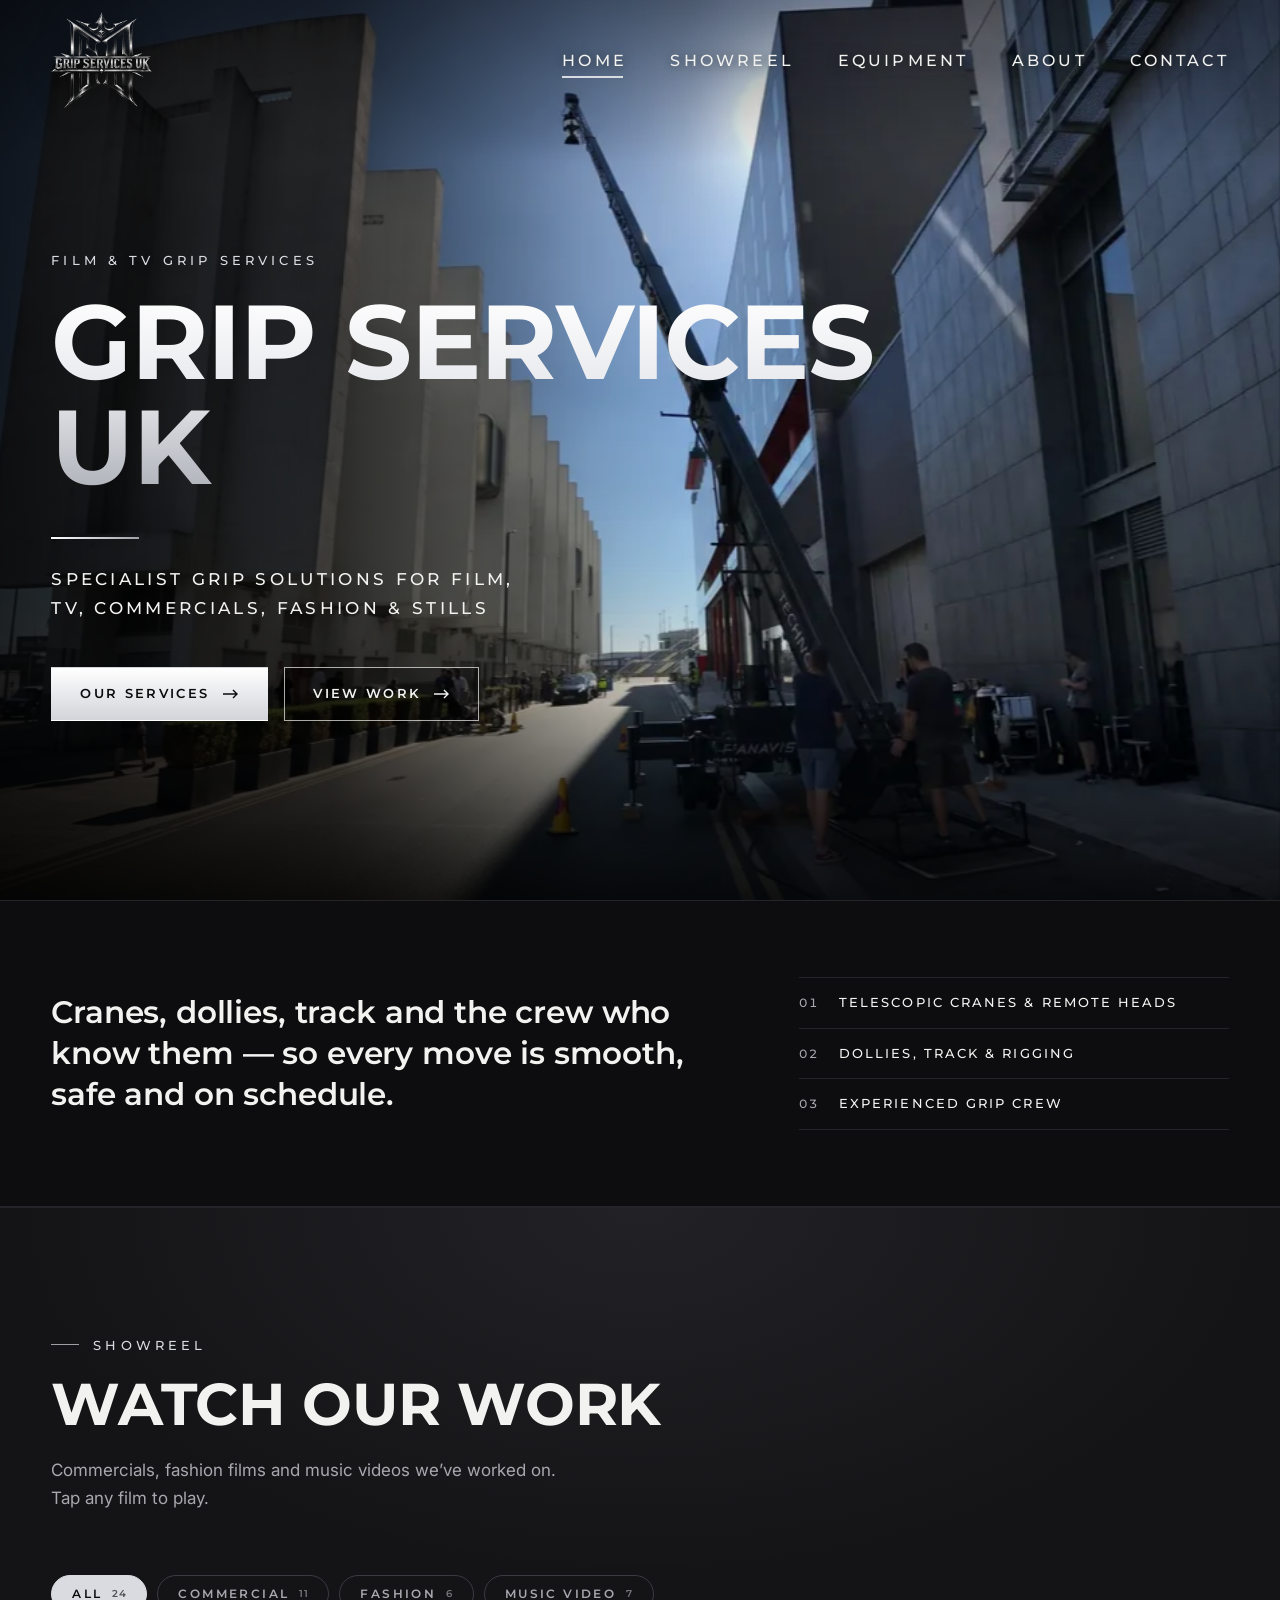
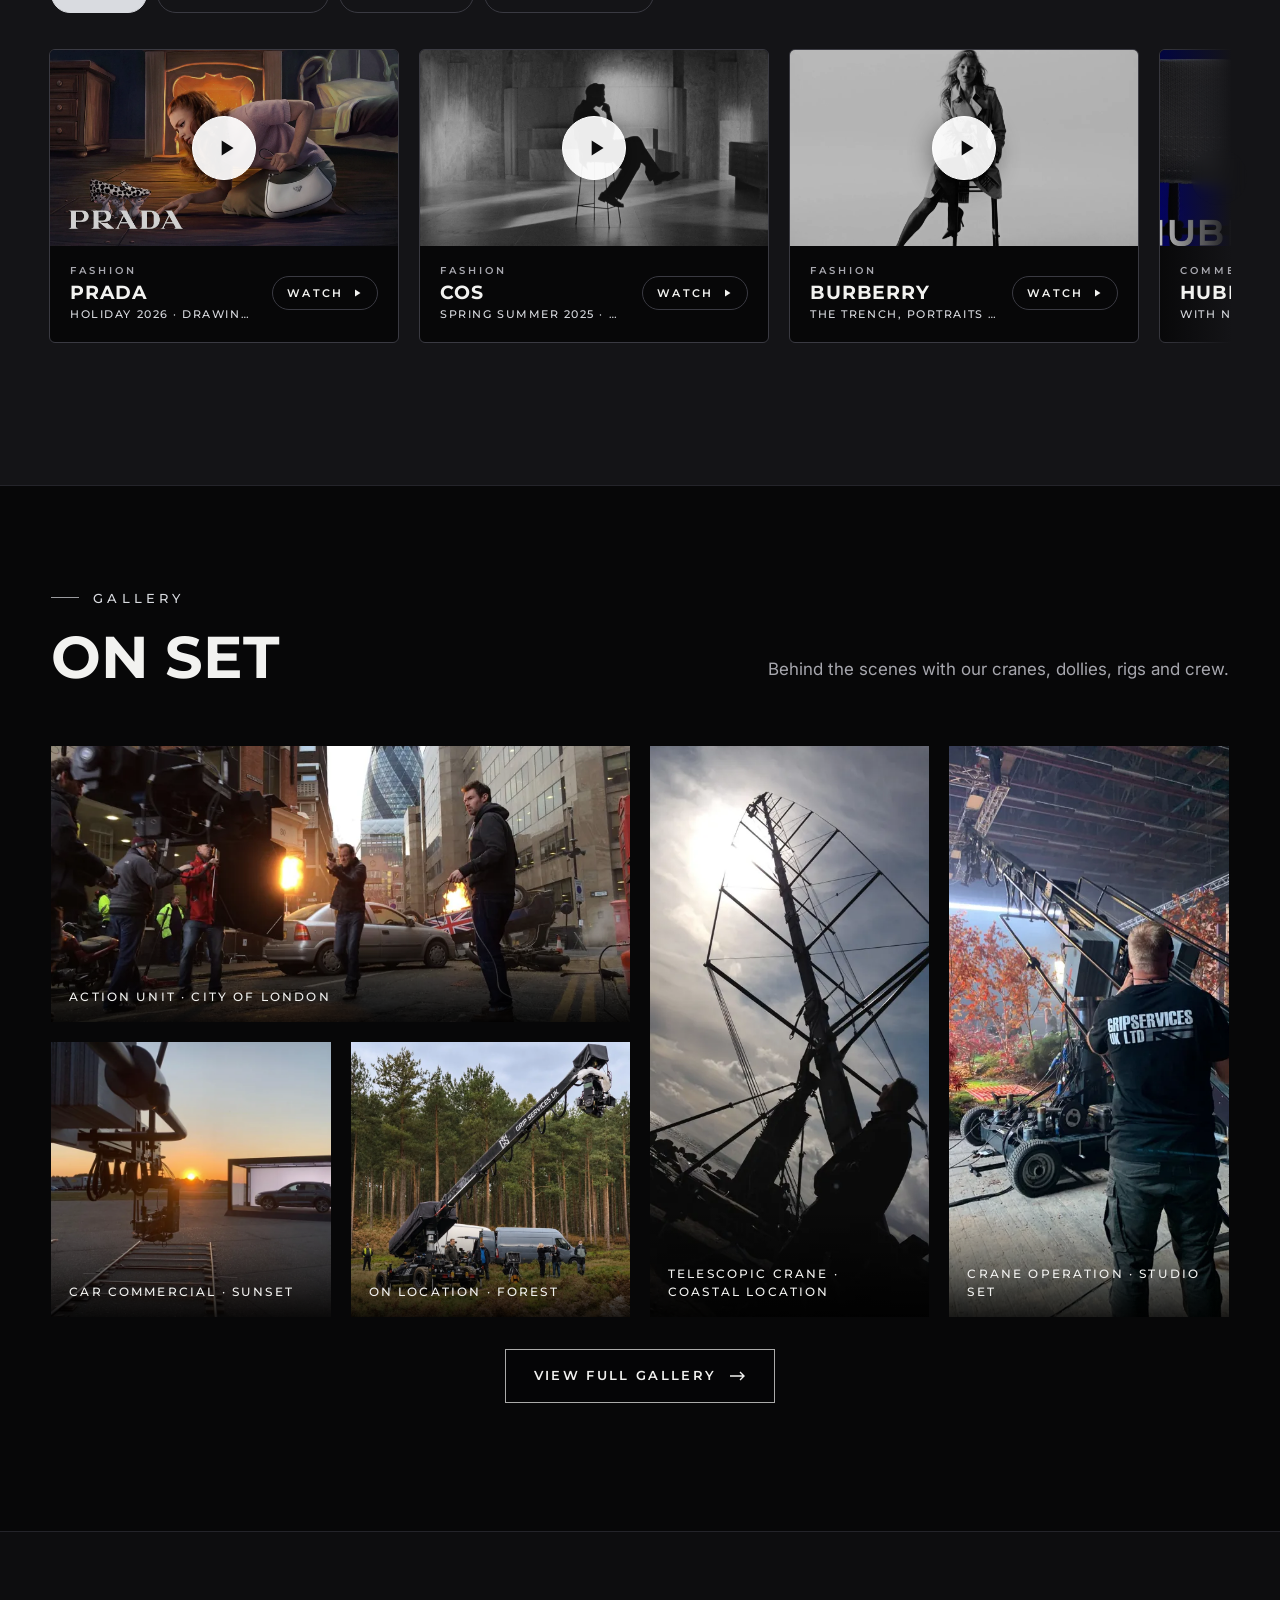
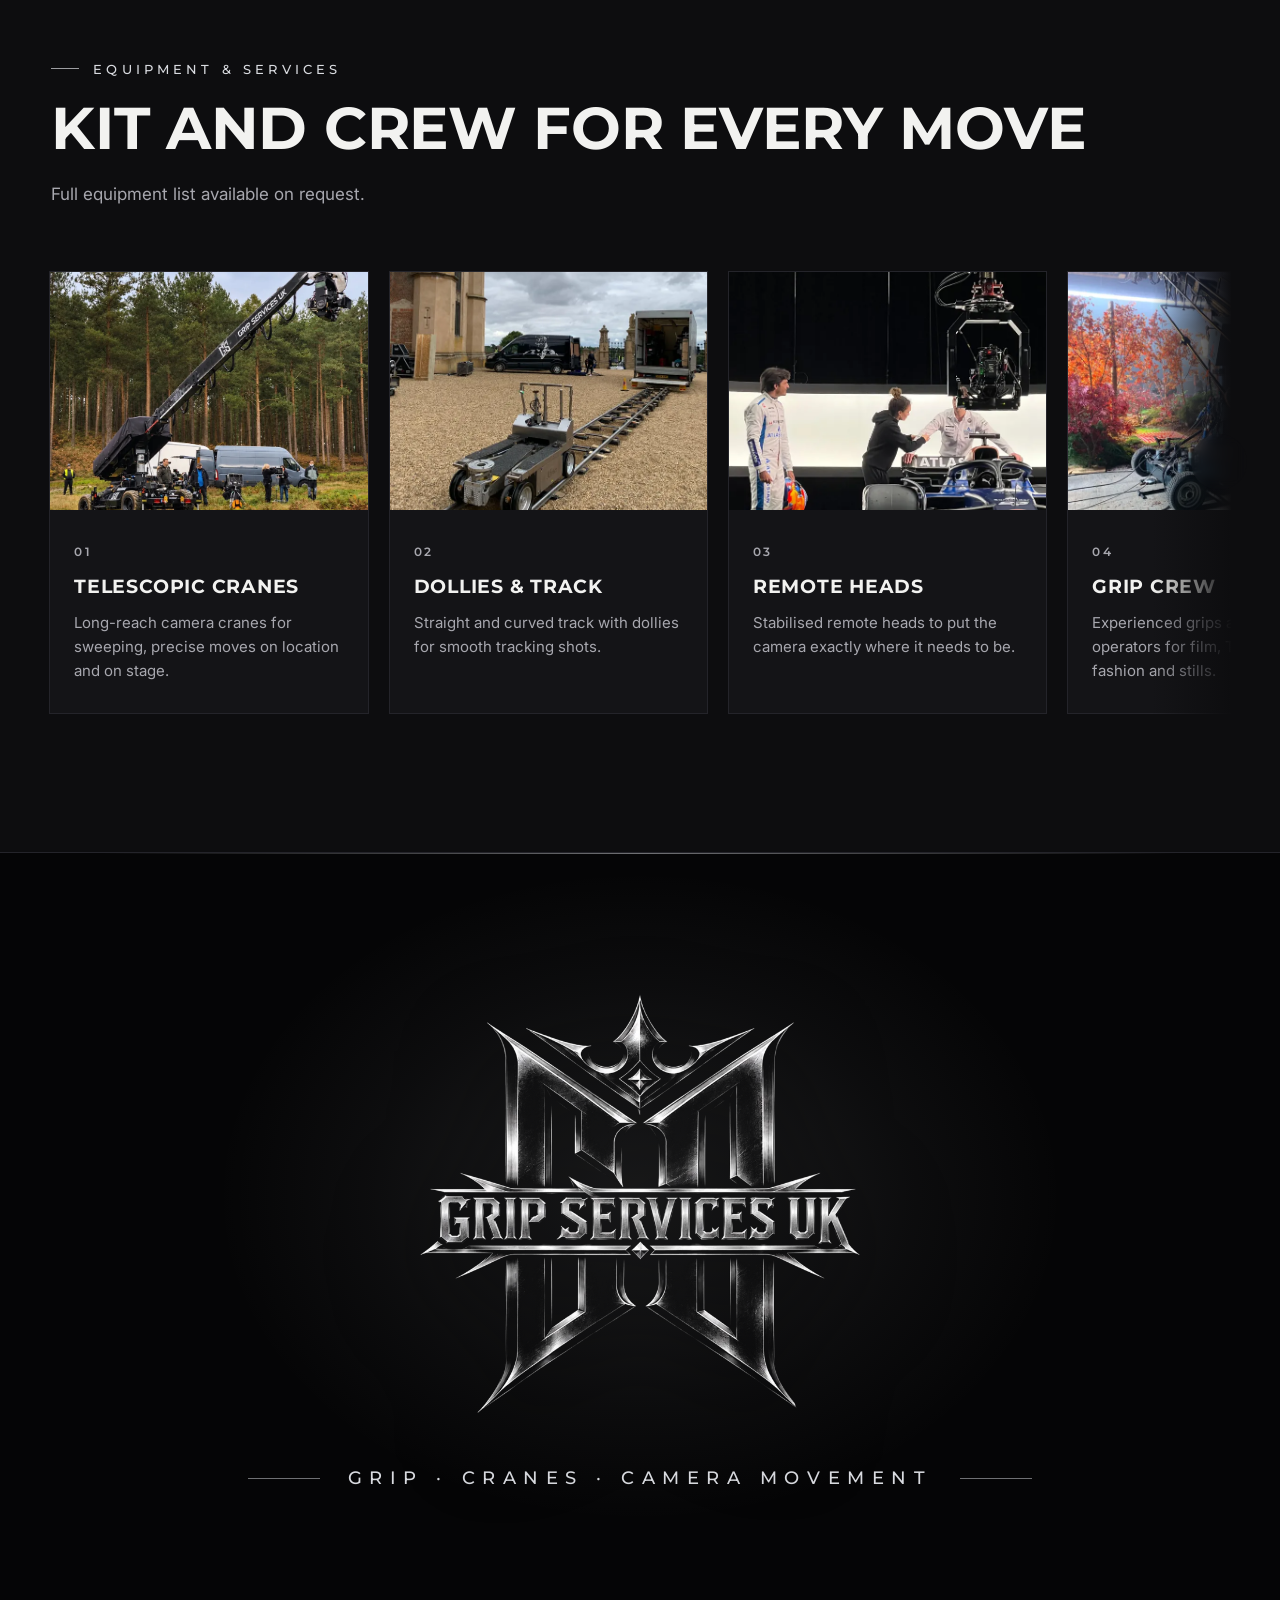
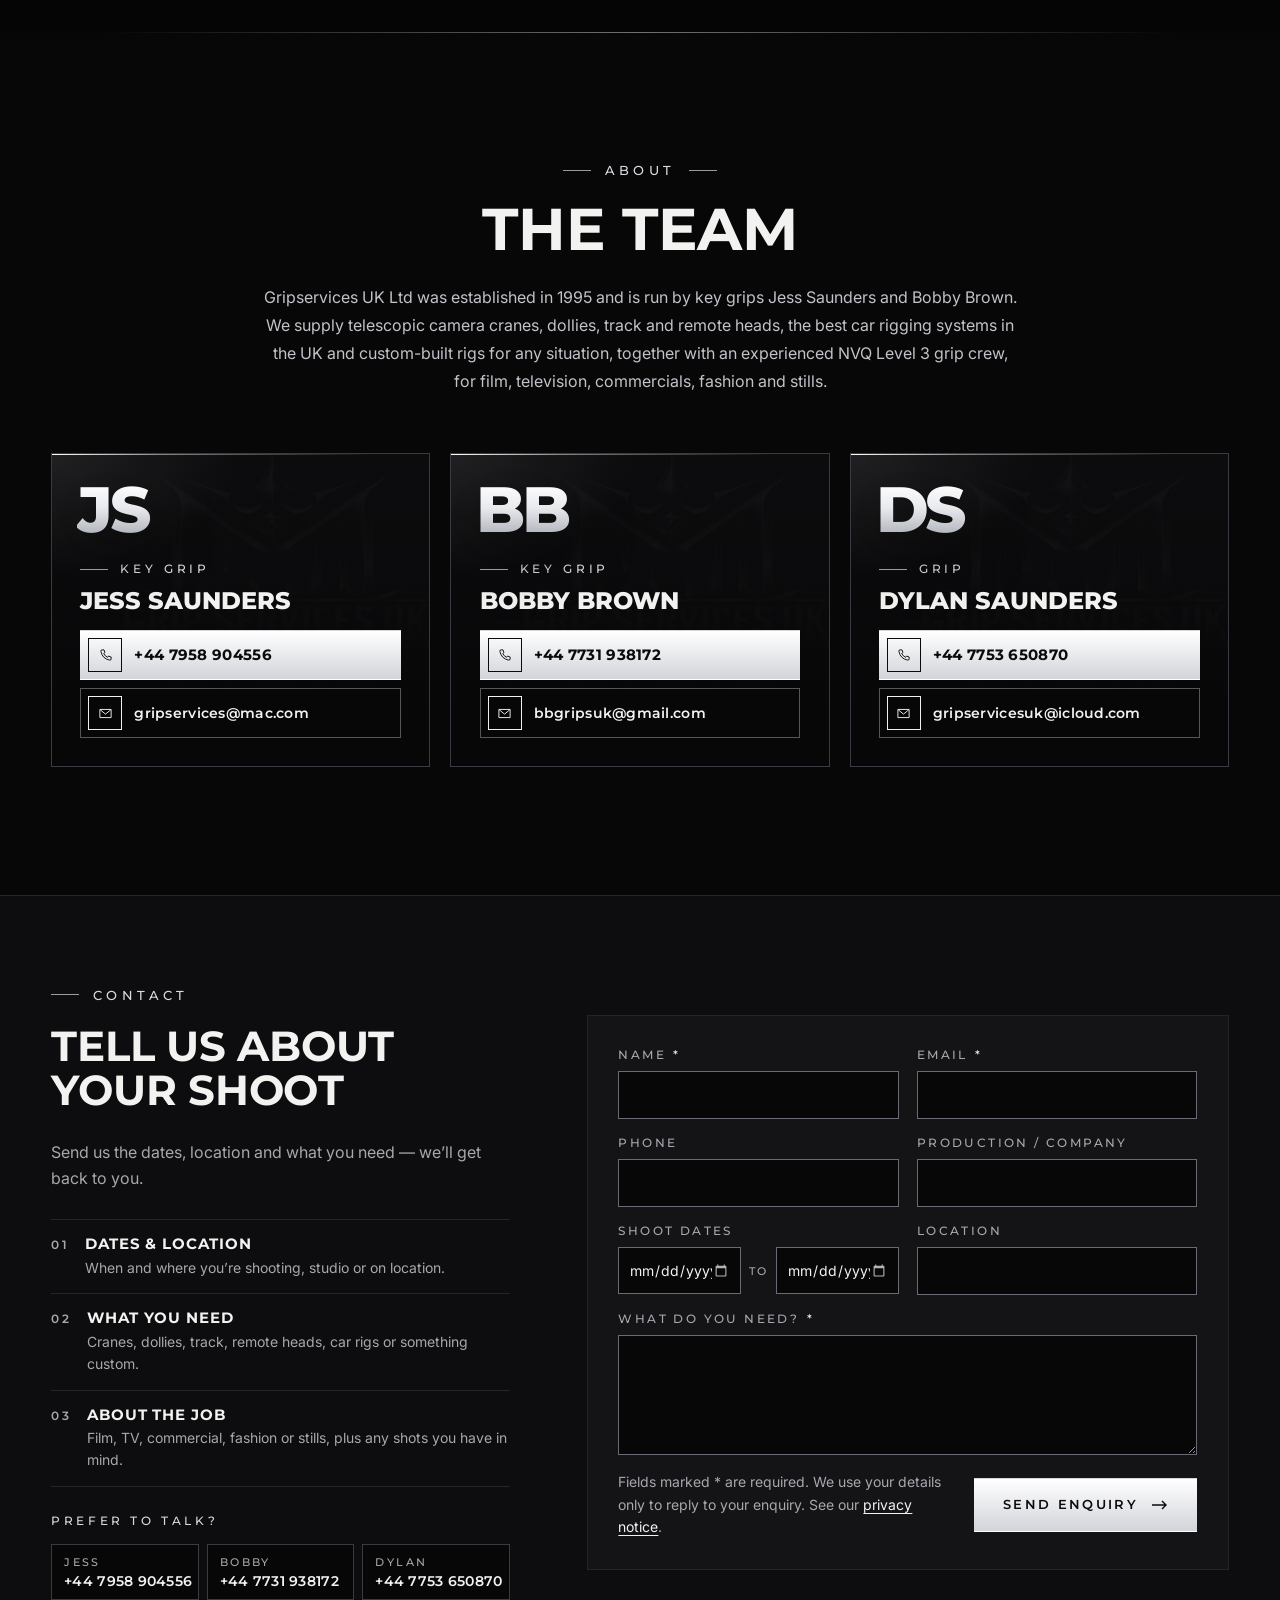
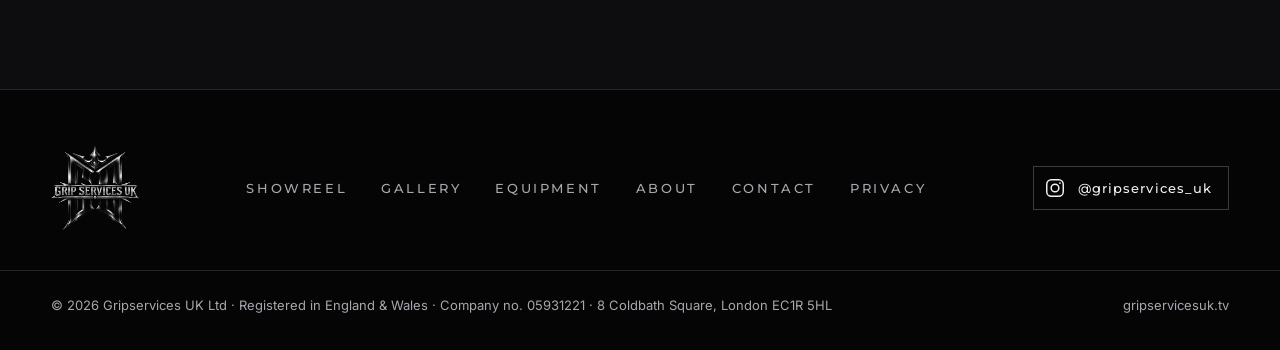
==== index.html @ 129cb18e "Showreel: add Williams F1, Westlife, Five, Supergrass Co-Authored-By: Claude Opus 5.5 <noreply@anthr" ====
<!doctype html>
<html lang="en-GB">
<head>
<meta charset="utf-8">
<meta name="viewport" content="width=device-width, initial-scale=1">
<title>Grip Services UK | Camera Cranes, Dollies &amp; Grip Crew for Film and TV</title>
<meta name="description" content="Grip Services UK (Gripservices UK Ltd), established 1995: telescopic camera cranes, dollies, track, remote heads, car rigging and custom rigs with an NVQ Level 3 grip crew for film, TV, commercials, fashion and stills.">
<link rel="canonical" href="https://gripservicesuk.tv/">
<meta name="robots" content="index, follow">
<meta name="theme-color" content="#070708">

<meta property="og:type" content="website">
<meta property="og:site_name" content="Grip Services UK">
<meta property="og:locale" content="en_GB">
<meta property="og:title" content="Grip Services UK | Camera Cranes, Dollies &amp; Grip Crew">
<meta property="og:description" content="Specialist grip solutions for film, TV, commercials, fashion &amp; stills.">
<meta property="og:url" content="https://gripservicesuk.tv/">
<meta property="og:image" content="https://gripservicesuk.tv/assets/img/og-image.jpg">
<meta name="twitter:card" content="summary_large_image">

<link rel="icon" type="image/png" sizes="32x32" href="/assets/img/icon-32.png">
<link rel="apple-touch-icon" href="/assets/img/icon-180.png">

<link rel="preconnect" href="https://fonts.googleapis.com">
<link rel="preconnect" href="https://fonts.gstatic.com" crossorigin>
<link href="https://fonts.googleapis.com/css2?family=Montserrat:wght@500;600;700;800&family=Inter:wght@400;500&display=swap" rel="stylesheet">
<link rel="stylesheet" href="/assets/css/style.css?v=20261118a">

<script type="application/ld+json">
{
  "@context": "https://schema.org",
  "@type": "ProfessionalService",
  "@id": "https://gripservicesuk.tv/#business",
  "name": "Grip Services UK",
  "legalName": "Gripservices UK Ltd",
  "alternateName": ["Gripservices UK", "Grip Services UK Ltd"],
  "url": "https://gripservicesuk.tv/",
  "logo": "https://gripservicesuk.tv/assets/img/icon-512.png",
  "image": "https://gripservicesuk.tv/assets/img/og-image.jpg",
  "description": "Established in 1995. Telescopic camera cranes, dollies, track, remote heads, car rigging and custom-built rigs, with an NVQ Level 3 grip crew, for film, television, commercials, fashion and stills.",
  "foundingDate": "1995",
  "email": "gripservices@mac.com",
  "telephone": "+447958904556",
  "address": { "@type": "PostalAddress", "streetAddress": "8 Coldbath Square", "addressLocality": "London", "postalCode": "EC1R 5HL", "addressCountry": "GB" },
  "areaServed": { "@type": "Country", "name": "United Kingdom" },
  "knowsAbout": ["Film grip", "Camera cranes", "Telescopic cranes", "Camera dollies", "Dolly track", "Remote heads", "Key grip"],
  "sameAs": ["https://www.instagram.com/gripservices_uk/"],
  "employee": [
    { "@type": "Person", "name": "Jess Saunders", "jobTitle": "Key grip", "telephone": "+447958904556", "email": "gripservices@mac.com" },
    { "@type": "Person", "name": "Bobby Brown", "jobTitle": "Key grip", "telephone": "+447731938172", "email": "bbgripsuk@gmail.com" },
    { "@type": "Person", "name": "Dylan Saunders", "jobTitle": "Grip", "telephone": "+447753650870", "email": "gripservicesuk@icloud.com" }
  ]
}
</script>
</head>
<body>

<a class="skip" href="#main">Skip to content</a>

<header class="site-header" id="top">
  <div class="wrap header-inner">
    <a class="brand" href="#home" aria-label="Grip Services UK — home">
      <img src="/assets/img/logo-320.webp" width="84" height="80" alt="Grip Services UK logo">
    </a>
    <button class="nav-toggle" type="button" aria-expanded="false" aria-controls="site-nav" aria-label="Open menu">
      <span></span><span></span><span></span>
    </button>
    <nav class="site-nav" id="site-nav" aria-label="Main">
      <a href="#home" class="is-active" aria-current="true">Home</a>
      <a href="#showreel">Showreel</a>
      <a href="#equipment">Equipment</a>
      <a href="#about">About</a>
      <a href="#contact">Contact</a>
    </nav>
  </div>
</header>

<main id="main">

  <!-- HERO -->
  <section class="hero" id="home">
    <picture class="hero-media">
      <source media="(max-width: 700px)" srcset="/assets/img/crane-street-sm.webp">
      <source media="(max-width: 1300px)" srcset="/assets/img/crane-street-wide-sm.webp">
      <img src="/assets/img/crane-street-wide.webp" alt="Telescopic camera crane set up on a city street" width="2400" height="1340" fetchpriority="high">
    </picture>
    <div class="hero-shade" aria-hidden="true"></div>
    <div class="wrap hero-content">
      <p class="eyebrow">Film &amp; TV grip services</p>
      <h1>Grip Services <br>UK</h1>
      <span class="rule" aria-hidden="true"></span>
      <p class="hero-sub">Specialist grip solutions for film, TV, commercials, fashion &amp; stills</p>
      <div class="actions">
        <a class="btn btn-solid" href="#equipment">Our services <svg viewBox="0 0 16 10" aria-hidden="true"><path d="M0 5h14M10 1l4 4-4 4"/></svg></a>
        <a class="btn btn-line" href="#showreel">View work <svg viewBox="0 0 16 10" aria-hidden="true"><path d="M0 5h14M10 1l4 4-4 4"/></svg></a>
      </div>
    </div>
  </section>

  <!-- INTRO -->
  <section class="intro">
    <div class="wrap intro-inner">
      <p class="intro-lead">Cranes, dollies, track and the crew who know them — so every move is smooth, safe and on schedule.</p>
      <ul class="intro-points">
        <li><span>01</span>Telescopic cranes &amp; remote heads</li>
        <li><span>02</span>Dollies, track &amp; rigging</li>
        <li><span>03</span>Experienced grip crew</li>
      </ul>
    </div>
  </section>

  <!-- SHOWREEL (videos) -->
  <section class="section showreel" id="showreel">
    <div class="wrap">
      <div class="section-head split">
        <div>
          <p class="eyebrow">Showreel</p>
          <h2>Watch our work</h2>
        </div>
        <p class="muted">Commercials, fashion films and music videos we’ve worked on. Tap any film to play.</p>
      </div>

      <!-- VIDEO WORK: one <button class="work-item"> per YouTube video, in any order.
           data-cat = commercial | fashion | music (sets which tab it shows under; a tab with no videos is hidden).
           data-yt = YouTube ID (the part after youtu.be/). Thumbnail: https://i.ytimg.com/vi/ID/maxresdefault.jpg
           saved as 1280x720 .webp in /assets/img/work/. Keep the small work-cat-tag text in line with data-cat. -->
      <div class="work-tabs" role="tablist" aria-label="Filter videos">
        <button type="button" role="tab" aria-selected="true" data-filter="all">All <span class="n"></span></button>
        <button type="button" role="tab" aria-selected="false" data-filter="commercial">Commercial <span class="n"></span></button>
        <button type="button" role="tab" aria-selected="false" data-filter="fashion">Fashion <span class="n"></span></button>
        <button type="button" role="tab" aria-selected="false" data-filter="music">Music video <span class="n"></span></button>
      </div>
      <div class="carousel work-carousel" data-carousel>
      <div class="carousel-nav" hidden>
        <button class="carousel-btn" type="button" data-dir="-1" aria-label="Previous videos"><svg viewBox="0 0 16 16" aria-hidden="true"><path d="M10 3 5 8l5 5"/></svg></button>
        <button class="carousel-btn" type="button" data-dir="1" aria-label="More videos"><svg viewBox="0 0 16 16" aria-hidden="true"><path d="m6 3 5 5-5 5"/></svg></button>
      </div>
      <div class="cards work-grid work-grid-tabs" tabindex="0" aria-label="Videos">
        <button class="work-item" type="button" data-cat="fashion" data-yt="jTiRRC-I1So" aria-label="Play: Prada, Holiday 2026 · Drawing Prada">
          <span class="work-thumb"><img src="/assets/img/work/prada-holiday-2026.webp" alt="" loading="lazy" width="1280" height="720"><span class="work-play" aria-hidden="true"><svg viewBox="0 0 24 24"><path d="M8 5v14l11-7z"/></svg></span></span>
          <span class="work-meta"><span class="work-cat-tag">Fashion</span><span class="work-client">Prada</span><span class="work-title">Holiday 2026 · Drawing Prada</span><span class="work-watch" aria-hidden="true">Watch <svg viewBox="0 0 24 24"><path d="M8 5v14l11-7z"/></svg></span></span>
        </button>
        <button class="work-item" type="button" data-cat="fashion" data-yt="bSE3TYKSnmc" aria-label="Play: COS Spring Summer 2025 with Adrien Brody">
          <span class="work-thumb"><img src="/assets/img/work/cos-ss25.webp" alt="" loading="lazy" width="1280" height="720"><span class="work-play" aria-hidden="true"><svg viewBox="0 0 24 24"><path d="M8 5v14l11-7z"/></svg></span></span>
          <span class="work-meta"><span class="work-cat-tag">Fashion</span><span class="work-client">COS</span><span class="work-title">Spring Summer 2025 · with Adrien Brody</span><span class="work-watch" aria-hidden="true">Watch <svg viewBox="0 0 24 24"><path d="M8 5v14l11-7z"/></svg></span></span>
        </button>
        <button class="work-item" type="button" data-cat="fashion" data-yt="Z9XfKGj6HPg" aria-label="Play: Burberry, The Trench, Portraits of an Icon">
          <span class="work-thumb"><img src="/assets/img/work/burberry-trench.webp" alt="" loading="lazy" width="1280" height="720"><span class="work-play" aria-hidden="true"><svg viewBox="0 0 24 24"><path d="M8 5v14l11-7z"/></svg></span></span>
          <span class="work-meta"><span class="work-cat-tag">Fashion</span><span class="work-client">Burberry</span><span class="work-title">The Trench, Portraits of an Icon</span><span class="work-watch" aria-hidden="true">Watch <svg viewBox="0 0 24 24"><path d="M8 5v14l11-7z"/></svg></span></span>
        </button>
        <button class="work-item" type="button" data-cat="commercial" data-yt="bgBDmvWV8uM" aria-label="Play: Hublot, with Novak Djokovic">
          <span class="work-thumb"><img src="/assets/img/work/hublot-djokovic.webp" alt="" loading="lazy" width="1280" height="720"><span class="work-play" aria-hidden="true"><svg viewBox="0 0 24 24"><path d="M8 5v14l11-7z"/></svg></span></span>
          <span class="work-meta"><span class="work-cat-tag">Commercial</span><span class="work-client">Hublot</span><span class="work-title">with Novak Djokovic</span><span class="work-watch" aria-hidden="true">Watch <svg viewBox="0 0 24 24"><path d="M8 5v14l11-7z"/></svg></span></span>
        </button>
        <button class="work-item" type="button" data-cat="commercial" data-yt="u5wRBoVRy_c" aria-label="Play: Audi, Future is an attitude · with Stella McCartney">
          <span class="work-thumb"><img src="/assets/img/work/audi-stella-mccartney.webp" alt="" loading="lazy" width="1280" height="720"><span class="work-play" aria-hidden="true"><svg viewBox="0 0 24 24"><path d="M8 5v14l11-7z"/></svg></span></span>
          <span class="work-meta"><span class="work-cat-tag">Commercial</span><span class="work-client">Audi</span><span class="work-title">Future is an attitude · with Stella McCartney</span><span class="work-watch" aria-hidden="true">Watch <svg viewBox="0 0 24 24"><path d="M8 5v14l11-7z"/></svg></span></span>
        </button>
        <button class="work-item" type="button" data-cat="commercial" data-yt="TVCoSiMNfsg" aria-label="Play: Williams F1, FW47 livery reveal">
          <span class="work-thumb"><img src="/assets/img/work/williams-f1-fw47.webp" alt="" loading="lazy" width="1280" height="720"><span class="work-play" aria-hidden="true"><svg viewBox="0 0 24 24"><path d="M8 5v14l11-7z"/></svg></span></span>
          <span class="work-meta"><span class="work-cat-tag">Commercial</span><span class="work-client">Williams F1</span><span class="work-title">FW47 livery reveal</span><span class="work-watch" aria-hidden="true">Watch <svg viewBox="0 0 24 24"><path d="M8 5v14l11-7z"/></svg></span></span>
        </button>
        <button class="work-item" type="button" data-cat="music" data-yt="23g5HBOg3Ic" aria-label="Play: Ed Sheeran, Celestial · with Pokémon">
          <span class="work-thumb"><img src="/assets/img/work/ed-sheeran-celestial.webp" alt="" loading="lazy" width="1280" height="720"><span class="work-play" aria-hidden="true"><svg viewBox="0 0 24 24"><path d="M8 5v14l11-7z"/></svg></span></span>
          <span class="work-meta"><span class="work-cat-tag">Music video</span><span class="work-client">Ed Sheeran</span><span class="work-title">Celestial · with Pokémon</span><span class="work-watch" aria-hidden="true">Watch <svg viewBox="0 0 24 24"><path d="M8 5v14l11-7z"/></svg></span></span>
        </button>
        <button class="work-item" type="button" data-cat="commercial" data-yt="XqGmVnqs5oI" aria-label="Play: John Smith’s, Showstopper">
          <span class="work-thumb"><img src="/assets/img/work/john-smiths-showstopper.webp" alt="" loading="lazy" width="1280" height="720"><span class="work-play" aria-hidden="true"><svg viewBox="0 0 24 24"><path d="M8 5v14l11-7z"/></svg></span></span>
          <span class="work-meta"><span class="work-cat-tag">Commercial</span><span class="work-client">John Smith’s</span><span class="work-title">Showstopper</span><span class="work-watch" aria-hidden="true">Watch <svg viewBox="0 0 24 24"><path d="M8 5v14l11-7z"/></svg></span></span>
        </button>
        <button class="work-item" type="button" data-cat="music" data-yt="PXatLOWjr-k" aria-label="Play: Travis, Why Does It Always Rain On Me?">
          <span class="work-thumb"><img src="/assets/img/work/travis-rain.webp" alt="" loading="lazy" width="1280" height="720"><span class="work-play" aria-hidden="true"><svg viewBox="0 0 24 24"><path d="M8 5v14l11-7z"/></svg></span></span>
          <span class="work-meta"><span class="work-cat-tag">Music video</span><span class="work-client">Travis</span><span class="work-title">Why Does It Always Rain On Me?</span><span class="work-watch" aria-hidden="true">Watch <svg viewBox="0 0 24 24"><path d="M8 5v14l11-7z"/></svg></span></span>
        </button>
        <button class="work-item" type="button" data-cat="commercial" data-yt="g8XCBBa_usM" aria-label="Play: O2, Unwrap the magic of Christmas">
          <span class="work-thumb"><img src="/assets/img/work/o2-christmas.webp" alt="" loading="lazy" width="1280" height="720"><span class="work-play" aria-hidden="true"><svg viewBox="0 0 24 24"><path d="M8 5v14l11-7z"/></svg></span></span>
          <span class="work-meta"><span class="work-cat-tag">Commercial</span><span class="work-client">O2</span><span class="work-title">Unwrap the magic of Christmas</span><span class="work-watch" aria-hidden="true">Watch <svg viewBox="0 0 24 24"><path d="M8 5v14l11-7z"/></svg></span></span>
        </button>
        <button class="work-item" type="button" data-cat="fashion" data-yt="x01GwK1XZl4" aria-label="Play: Gucci, The Exquisite Gucci Campaign">
          <span class="work-thumb"><img src="/assets/img/work/gucci-exquisite.webp" alt="" loading="lazy" width="1280" height="720"><span class="work-play" aria-hidden="true"><svg viewBox="0 0 24 24"><path d="M8 5v14l11-7z"/></svg></span></span>
          <span class="work-meta"><span class="work-cat-tag">Fashion</span><span class="work-client">Gucci</span><span class="work-title">The Exquisite Gucci Campaign</span><span class="work-watch" aria-hidden="true">Watch <svg viewBox="0 0 24 24"><path d="M8 5v14l11-7z"/></svg></span></span>
        </button>
        <button class="work-item" type="button" data-cat="commercial" data-yt="Hbib-A6NpW8" aria-label="Play: Virgin Atlantic, Your airline’s either got it or it hasn’t">
          <span class="work-thumb"><img src="/assets/img/work/virgin-atlantic-2011.webp" alt="" loading="lazy" width="1280" height="720"><span class="work-play" aria-hidden="true"><svg viewBox="0 0 24 24"><path d="M8 5v14l11-7z"/></svg></span></span>
          <span class="work-meta"><span class="work-cat-tag">Commercial</span><span class="work-client">Virgin Atlantic</span><span class="work-title">Got it or it hasn’t · 2011</span><span class="work-watch" aria-hidden="true">Watch <svg viewBox="0 0 24 24"><path d="M8 5v14l11-7z"/></svg></span></span>
        </button>
        <button class="work-item" type="button" data-cat="music" data-yt="zKEWdRPRf3I" aria-label="Play: Fatboy Slim, Sunset (Bird of Prey)">
          <span class="work-thumb"><img src="/assets/img/work/fatboy-slim-sunset.webp" alt="" loading="lazy" width="1280" height="720"><span class="work-play" aria-hidden="true"><svg viewBox="0 0 24 24"><path d="M8 5v14l11-7z"/></svg></span></span>
          <span class="work-meta"><span class="work-cat-tag">Music video</span><span class="work-client">Fatboy Slim</span><span class="work-title">Sunset (Bird of Prey)</span><span class="work-watch" aria-hidden="true">Watch <svg viewBox="0 0 24 24"><path d="M8 5v14l11-7z"/></svg></span></span>
        </button>
        <button class="work-item" type="button" data-cat="commercial" data-yt="gIqwUV-qOiU" aria-label="Play: Virgin Atlantic, Still red hot · 25 years">
          <span class="work-thumb"><img src="/assets/img/work/virgin-atlantic-25.webp" alt="" loading="lazy" width="1280" height="720"><span class="work-play" aria-hidden="true"><svg viewBox="0 0 24 24"><path d="M8 5v14l11-7z"/></svg></span></span>
          <span class="work-meta"><span class="work-cat-tag">Commercial</span><span class="work-client">Virgin Atlantic</span><span class="work-title">Still red hot · 25 years</span><span class="work-watch" aria-hidden="true">Watch <svg viewBox="0 0 24 24"><path d="M8 5v14l11-7z"/></svg></span></span>
        </button>
        <button class="work-item" type="button" data-cat="music" data-yt="YdJc7-ZEuT0" aria-label="Play: Liam Gallagher, Wall of Glass">
          <span class="work-thumb"><img src="/assets/img/work/liam-gallagher-wall-of-glass.webp" alt="" loading="lazy" width="1280" height="720"><span class="work-play" aria-hidden="true"><svg viewBox="0 0 24 24"><path d="M8 5v14l11-7z"/></svg></span></span>
          <span class="work-meta"><span class="work-cat-tag">Music video</span><span class="work-client">Liam Gallagher</span><span class="work-title">Wall of Glass</span><span class="work-watch" aria-hidden="true">Watch <svg viewBox="0 0 24 24"><path d="M8 5v14l11-7z"/></svg></span></span>
        </button>
        <button class="work-item" type="button" data-cat="commercial" data-yt="nwYvfGtCcGA" aria-label="Play: Range Rover, Range Rover Sport SVR launch film">
          <span class="work-thumb"><img src="/assets/img/work/range-rover-svr.webp" alt="" loading="lazy" width="1280" height="720"><span class="work-play" aria-hidden="true"><svg viewBox="0 0 24 24"><path d="M8 5v14l11-7z"/></svg></span></span>
          <span class="work-meta"><span class="work-cat-tag">Commercial</span><span class="work-client">Range Rover</span><span class="work-title">Range Rover Sport SVR launch film</span><span class="work-watch" aria-hidden="true">Watch <svg viewBox="0 0 24 24"><path d="M8 5v14l11-7z"/></svg></span></span>
        </button>
        <button class="work-item" type="button" data-cat="fashion" data-yt="ldjSIUs8LCY" aria-label="Play: BOSS, Fall/Winter 2024 · with David Beckham">
          <span class="work-thumb"><img src="/assets/img/work/boss-fw24-beckham.webp" alt="" loading="lazy" width="1280" height="720"><span class="work-play" aria-hidden="true"><svg viewBox="0 0 24 24"><path d="M8 5v14l11-7z"/></svg></span></span>
          <span class="work-meta"><span class="work-cat-tag">Fashion</span><span class="work-client">BOSS</span><span class="work-title">Fall/Winter 2024 · with David Beckham</span><span class="work-watch" aria-hidden="true">Watch <svg viewBox="0 0 24 24"><path d="M8 5v14l11-7z"/></svg></span></span>
        </button>
        <button class="work-item" type="button" data-cat="commercial" data-yt="OAjIKCKULx0" aria-label="Play: Jaguar, XJL · Driver">
          <span class="work-thumb"><img src="/assets/img/work/jaguar-xjl.webp" alt="" loading="lazy" width="1280" height="720"><span class="work-play" aria-hidden="true"><svg viewBox="0 0 24 24"><path d="M8 5v14l11-7z"/></svg></span></span>
          <span class="work-meta"><span class="work-cat-tag">Commercial</span><span class="work-client">Jaguar</span><span class="work-title">XJL · Driver</span><span class="work-watch" aria-hidden="true">Watch <svg viewBox="0 0 24 24"><path d="M8 5v14l11-7z"/></svg></span></span>
        </button>
        <button class="work-item" type="button" data-cat="music" data-yt="Q8w81AAK7to" aria-label="Play: Supergrass, Moving">
          <span class="work-thumb"><img src="/assets/img/work/supergrass-moving.webp" alt="" loading="lazy" width="1280" height="720"><span class="work-play" aria-hidden="true"><svg viewBox="0 0 24 24"><path d="M8 5v14l11-7z"/></svg></span></span>
          <span class="work-meta"><span class="work-cat-tag">Music video</span><span class="work-client">Supergrass</span><span class="work-title">Moving</span><span class="work-watch" aria-hidden="true">Watch <svg viewBox="0 0 24 24"><path d="M8 5v14l11-7z"/></svg></span></span>
        </button>
        <button class="work-item" type="button" data-cat="commercial" data-yt="6KMd5sAOv98" aria-label="Play: Vodafone, The Chase · with Martin Freeman">
          <span class="work-thumb"><img src="/assets/img/work/vodafone-martin-freeman.webp" alt="" loading="lazy" width="1280" height="720"><span class="work-play" aria-hidden="true"><svg viewBox="0 0 24 24"><path d="M8 5v14l11-7z"/></svg></span></span>
          <span class="work-meta"><span class="work-cat-tag">Commercial</span><span class="work-client">Vodafone</span><span class="work-title">The Chase · with Martin Freeman</span><span class="work-watch" aria-hidden="true">Watch <svg viewBox="0 0 24 24"><path d="M8 5v14l11-7z"/></svg></span></span>
        </button>
        <button class="work-item" type="button" data-cat="fashion" data-yt="z1pikpEDIj8" aria-label="Play: H&amp;M, Holiday 2023 · with Milla Jovovich">
          <span class="work-thumb"><img src="/assets/img/work/hm-holiday-2023.webp" alt="" loading="lazy" width="1280" height="720"><span class="work-play" aria-hidden="true"><svg viewBox="0 0 24 24"><path d="M8 5v14l11-7z"/></svg></span></span>
          <span class="work-meta"><span class="work-cat-tag">Fashion</span><span class="work-client">H&amp;M</span><span class="work-title">Holiday 2023 · with Milla Jovovich</span><span class="work-watch" aria-hidden="true">Watch <svg viewBox="0 0 24 24"><path d="M8 5v14l11-7z"/></svg></span></span>
        </button>
        <button class="work-item" type="button" data-cat="music" data-yt="GfvnAzG2YUs" aria-label="Play: Westlife, Mandy">
          <span class="work-thumb"><img src="/assets/img/work/westlife-mandy.webp" alt="" loading="lazy" width="1280" height="720"><span class="work-play" aria-hidden="true"><svg viewBox="0 0 24 24"><path d="M8 5v14l11-7z"/></svg></span></span>
          <span class="work-meta"><span class="work-cat-tag">Music video</span><span class="work-client">Westlife</span><span class="work-title">Mandy</span><span class="work-watch" aria-hidden="true">Watch <svg viewBox="0 0 24 24"><path d="M8 5v14l11-7z"/></svg></span></span>
        </button>
        <button class="work-item" type="button" data-cat="music" data-yt="IMlXFE6u1jw" aria-label="Play: Five, If Ya Gettin’ Down">
          <span class="work-thumb"><img src="/assets/img/work/five-if-ya-gettin-down.webp" alt="" loading="lazy" width="1280" height="720"><span class="work-play" aria-hidden="true"><svg viewBox="0 0 24 24"><path d="M8 5v14l11-7z"/></svg></span></span>
          <span class="work-meta"><span class="work-cat-tag">Music video</span><span class="work-client">Five</span><span class="work-title">If Ya Gettin’ Down</span><span class="work-watch" aria-hidden="true">Watch <svg viewBox="0 0 24 24"><path d="M8 5v14l11-7z"/></svg></span></span>
        </button>
        <button class="work-item" type="button" data-cat="commercial" data-yt="-Jadj9IB9xw" aria-label="Play: ITV, Drama vs Reality · The Phone Call">
          <span class="work-thumb"><img src="/assets/img/work/itv-drama-vs-reality.webp" alt="" loading="lazy" width="1280" height="720"><span class="work-play" aria-hidden="true"><svg viewBox="0 0 24 24"><path d="M8 5v14l11-7z"/></svg></span></span>
          <span class="work-meta"><span class="work-cat-tag">Commercial</span><span class="work-client">ITV</span><span class="work-title">Drama vs Reality · The Phone Call</span><span class="work-watch" aria-hidden="true">Watch <svg viewBox="0 0 24 24"><path d="M8 5v14l11-7z"/></svg></span></span>
        </button>
      </div>
      </div>
    </div>
  </section>

  <!-- ON SET (photos) -->
  <section class="section onset" id="on-set">
    <div class="wrap">
      <div class="section-head split">
        <div>
          <p class="eyebrow">Gallery</p>
          <h2>On set</h2>
        </div>
        <p class="muted">Behind the scenes with our cranes, dollies, rigs and crew.</p>
      </div>
      <div class="gallery">
        <figure class="g-wide"><a href="/assets/img/london-action.webp" data-lightbox><img src="/assets/img/london-action-sm.webp" alt="Action sequence being filmed on a City of London street" loading="lazy" width="900" height="675"></a><figcaption>Action unit · City of London</figcaption></figure>
        <figure class="g-tall"><a href="/assets/img/crane-beach.webp" data-lightbox><img src="/assets/img/crane-beach-sm.webp" alt="Telescopic crane being rigged on a beach" loading="lazy" width="675" height="900"></a><figcaption>Telescopic crane · coastal location</figcaption></figure>
        <figure class="g-tall"><a href="/assets/img/crew-studio.webp" data-lightbox><img src="/assets/img/crew-studio-sm.webp" alt="Grip Services UK crew member operating a crane on a studio set" loading="lazy" width="675" height="900"></a><figcaption>Crane operation · studio set</figcaption></figure>
        <figure><a href="/assets/img/sunset-commercial.webp" data-lightbox><img src="/assets/img/sunset-commercial-sm.webp" alt="Remote head over dolly track at sunset on a car commercial" loading="lazy" width="900" height="675"></a><figcaption>Car commercial · sunset</figcaption></figure>
        <figure><a href="/assets/img/crane-forest.webp" data-lightbox><img src="/assets/img/crane-forest-sm.webp" alt="Grip Services UK crane on location in a forest" loading="lazy" width="842" height="900"></a><figcaption>On location · forest</figcaption></figure>
      </div>
      <div class="gallery-more"><a class="btn btn-line" href="/gallery">View full gallery <svg viewBox="0 0 16 10" aria-hidden="true"><path d="M0 5h14M10 1l4 4-4 4"/></svg></a></div>
    </div>
  </section>

  <!-- EQUIPMENT -->
  <section class="section section-alt" id="equipment">
    <div class="wrap">
      <div class="section-head split">
        <div>
          <p class="eyebrow">Equipment &amp; services</p>
          <h2>Kit and crew for every move</h2>
        </div>
        <p class="muted">Full equipment list available on request.</p>
      </div>
      <div class="carousel" data-carousel>
      <div class="carousel-nav" hidden>
        <button class="carousel-btn" type="button" data-dir="-1" aria-label="Previous items"><svg viewBox="0 0 16 16" aria-hidden="true"><path d="M10 3 5 8l5 5"/></svg></button>
        <button class="carousel-btn" type="button" data-dir="1" aria-label="More items"><svg viewBox="0 0 16 16" aria-hidden="true"><path d="m6 3 5 5-5 5"/></svg></button>
      </div>
      <div class="cards" tabindex="0" aria-label="Equipment and services">
        <article class="card">
          <div class="card-media"><img src="/assets/img/crane-forest-sm.webp" alt="" loading="lazy" width="842" height="900"></div>
          <div class="card-body"><span class="num">01</span><h3>Telescopic cranes</h3><p>Long-reach camera cranes for sweeping, precise moves on location and on stage.</p></div>
        </article>
        <article class="card">
          <div class="card-media"><img src="/assets/img/dolly-track-sm.webp" alt="Camera dolly on track at a stately home location" loading="lazy" width="675" height="900" style="object-position: 50% 78%;"></div>
          <div class="card-body"><span class="num">02</span><h3>Dollies &amp; track</h3><p>Straight and curved track with dollies for smooth tracking shots.</p></div>
        </article>
        <article class="card">
          <div class="card-media"><img src="/assets/img/remote-head-sm.webp" alt="Stabilised remote head with cinema camera on a studio shoot" loading="lazy" width="675" height="900" style="object-position: 80% 22%;"></div>
          <div class="card-body"><span class="num">03</span><h3>Remote heads</h3><p>Stabilised remote heads to put the camera exactly where it needs to be.</p></div>
        </article>
        <article class="card">
          <div class="card-media"><img src="/assets/img/crew-studio-sm.webp" alt="" loading="lazy" width="675" height="900"></div>
          <div class="card-body"><span class="num">04</span><h3>Grip crew</h3><p>Experienced grips and crane operators for film, TV, commercials, fashion and stills.</p></div>
        </article>
        <article class="card">
          <div class="card-media"><video src="/assets/video/custom-rig.mp4" autoplay muted loop playsinline preload="metadata" aria-hidden="true"></video><button class="video-open" type="button" data-video="/assets/video/custom-rig.mp4" aria-label="Play custom-built rigging video"><span><svg viewBox="0 0 24 24" aria-hidden="true"><path d="M8 5v14l11-7z"/></svg></span></button></div>
          <div class="card-body"><span class="num">05</span><h3>Custom-built rigging</h3><p>Bespoke rigs designed and built for any situation, on stage or on location.</p></div>
        </article>
      </div>
      </div>
    </div>
  </section>

  <!-- CREST -->
  <section class="crest" aria-label="Grip Services UK">
    <img src="/assets/img/logo-720.webp" alt="Grip Services UK logo" width="757" height="720" loading="lazy">
    <p>Grip · Cranes · Camera movement</p>
  </section>

  <!-- ABOUT -->
  <section class="section" id="about">
    <div class="wrap">
      <div class="section-head split">
        <div>
          <p class="eyebrow">About</p>
          <h2>The team</h2>
        </div>
        <p class="muted about-text">Gripservices UK Ltd was established in 1995 and is run by key grips Jess Saunders and Bobby Brown. We supply telescopic camera cranes, dollies, track and remote heads, the best car rigging systems in the UK and custom-built rigs for any situation, together with an experienced NVQ Level 3 grip crew, for film, television, commercials, fashion and stills.</p>
      </div>
      <div class="team">
        <!-- PORTRAIT SWAP: when a real portrait is available, change the <img> src inside .member-media
             to the portrait (e.g. /assets/img/jess-saunders.webp, ideally 900x1100 or larger) and add the
             class "has-portrait" to the <article>. That hides the monogram and shows the photo in full. -->
        <article class="member">
          <div class="member-media" aria-hidden="true"><img src="/assets/img/logo-720.webp" alt="" loading="lazy" width="757" height="720"></div>
          <p class="monogram" aria-hidden="true">JS</p>
          <div class="member-body">
            <p class="role">Key grip</p>
            <h3>Jess Saunders</h3>
            <div class="member-actions">
              <a class="reach reach-solid" href="tel:+447958904556"><span class="reach-icon"><svg viewBox="0 0 24 24" aria-hidden="true" focusable="false"><path d="M6.6 3h3l1.5 4.2-2 1.5a12.5 12.5 0 0 0 6.2 6.2l1.5-2 4.2 1.5v3a2 2 0 0 1-2.2 2A17.6 17.6 0 0 1 4.6 5.2 2 2 0 0 1 6.6 3z"/></svg></span><span class="reach-text"><span class="reach-label">Call</span><span class="reach-value">+44 7958 904556</span></span></a>
              <a class="reach" href="mailto:gripservices@mac.com"><span class="reach-icon"><svg viewBox="0 0 24 24" aria-hidden="true" focusable="false"><rect x="3" y="5.5" width="18" height="13"/><path d="M3.5 6l8.5 7 8.5-7"/></svg></span><span class="reach-text"><span class="reach-label">Email</span><span class="reach-value">gripservices@mac.com</span></span></a>
            </div>
          </div>
        </article>
        <!-- PORTRAIT SWAP: as above (e.g. /assets/img/bobby-brown.webp + class "has-portrait"). -->
        <article class="member">
          <div class="member-media" aria-hidden="true"><img src="/assets/img/logo-720.webp" alt="" loading="lazy" width="757" height="720"></div>
          <p class="monogram" aria-hidden="true">BB</p>
          <div class="member-body">
            <p class="role">Key grip</p>
            <h3>Bobby Brown</h3>
            <div class="member-actions">
              <a class="reach reach-solid" href="tel:+447731938172"><span class="reach-icon"><svg viewBox="0 0 24 24" aria-hidden="true" focusable="false"><path d="M6.6 3h3l1.5 4.2-2 1.5a12.5 12.5 0 0 0 6.2 6.2l1.5-2 4.2 1.5v3a2 2 0 0 1-2.2 2A17.6 17.6 0 0 1 4.6 5.2 2 2 0 0 1 6.6 3z"/></svg></span><span class="reach-text"><span class="reach-label">Call</span><span class="reach-value">+44 7731 938172</span></span></a>
              <a class="reach" href="mailto:bbgripsuk@gmail.com"><span class="reach-icon"><svg viewBox="0 0 24 24" aria-hidden="true" focusable="false"><rect x="3" y="5.5" width="18" height="13"/><path d="M3.5 6l8.5 7 8.5-7"/></svg></span><span class="reach-text"><span class="reach-label">Email</span><span class="reach-value">bbgripsuk@gmail.com</span></span></a>
            </div>
          </div>
        </article>
        <!-- PORTRAIT SWAP: as above (e.g. /assets/img/dylan-saunders.webp + class "has-portrait"). -->
        <article class="member">
          <div class="member-media" aria-hidden="true"><img src="/assets/img/logo-720.webp" alt="" loading="lazy" width="757" height="720"></div>
          <p class="monogram" aria-hidden="true">DS</p>
          <div class="member-body">
            <p class="role">Grip</p>
            <h3>Dylan Saunders</h3>
            <div class="member-actions">
              <a class="reach reach-solid" href="tel:+447753650870"><span class="reach-icon"><svg viewBox="0 0 24 24" aria-hidden="true" focusable="false"><path d="M6.6 3h3l1.5 4.2-2 1.5a12.5 12.5 0 0 0 6.2 6.2l1.5-2 4.2 1.5v3a2 2 0 0 1-2.2 2A17.6 17.6 0 0 1 4.6 5.2 2 2 0 0 1 6.6 3z"/></svg></span><span class="reach-text"><span class="reach-label">Call</span><span class="reach-value">+44 7753 650870</span></span></a>
              <a class="reach" href="mailto:gripservicesuk@icloud.com"><span class="reach-icon"><svg viewBox="0 0 24 24" aria-hidden="true" focusable="false"><rect x="3" y="5.5" width="18" height="13"/><path d="M3.5 6l8.5 7 8.5-7"/></svg></span><span class="reach-text"><span class="reach-label">Email</span><span class="reach-value">gripservicesuk@icloud.com</span></span></a>
            </div>
          </div>
        </article>
      </div>
    </div>
  </section>

  <!-- CONTACT -->
  <section class="section section-alt" id="contact">
    <div class="wrap contact">
      <div class="contact-info">
        <p class="eyebrow">Contact</p>
        <h2>Tell us about your shoot</h2>
        <p class="muted">Send us the dates, location and what you need — we’ll get back to you.</p>
        <ol class="enquiry-steps">
          <li><span>01</span><div><h3>Dates &amp; location</h3><p>When and where you’re shooting, studio or on location.</p></div></li>
          <li><span>02</span><div><h3>What you need</h3><p>Cranes, dollies, track, remote heads, car rigs or something custom.</p></div></li>
          <li><span>03</span><div><h3>About the job</h3><p>Film, TV, commercial, fashion or stills, plus any shots you have in mind.</p></div></li>
        </ol>
        <div class="quick-call">
          <p class="quick-call-title">Prefer to talk?</p>
          <ul>
            <li><span>Jess</span><a href="tel:+447958904556">+44 7958 904556</a></li>
            <li><span>Bobby</span><a href="tel:+447731938172">+44 7731 938172</a></li>
            <li><span>Dylan</span><a href="tel:+447753650870">+44 7753 650870</a></li>
          </ul>
        </div>
      </div>

      <!-- Enquiries are emailed straight to gripservices@mac.com via FormSubmit (formsubmit.co) -->
      <form class="form" name="enquiry" method="POST" action="https://formsubmit.co/gripservices@mac.com">
        <input type="hidden" name="_subject" value="New website enquiry - Grip Services UK">
        <input type="hidden" name="_cc" value="bbgripsuk@gmail.com">
        <input type="hidden" name="_next" value="https://gripservicesuk.tv/thank-you">
        <input type="hidden" name="_template" value="table">
        <input type="hidden" name="_captcha" value="false">
        <p class="hp" aria-hidden="true"><label>Leave this empty <input type="text" name="_honey" tabindex="-1" autocomplete="off"></label></p>
        <div class="field"><label for="f-name">Name <span class="req" aria-hidden="true">*</span></label><input id="f-name" name="name" type="text" autocomplete="name" required></div>
        <div class="field"><label for="f-email">Email <span class="req" aria-hidden="true">*</span></label><input id="f-email" name="email" type="email" autocomplete="email" required></div>
        <div class="field"><label for="f-phone">Phone</label><input id="f-phone" name="phone" type="tel" autocomplete="tel"></div>
        <div class="field"><label for="f-prod">Production / company</label><input id="f-prod" name="production" type="text"></div>
        <fieldset class="field date-range"><legend>Shoot dates</legend><div class="date-pair"><label class="sr-only" for="f-dates-from">Shoot start date</label><input id="f-dates-from" name="shoot_start" type="date"><span class="date-sep" aria-hidden="true">to</span><label class="sr-only" for="f-dates-to">Shoot end date</label><input id="f-dates-to" name="shoot_end" type="date"></div></fieldset>
        <div class="field"><label for="f-loc">Location</label><input id="f-loc" name="location" type="text"></div>
        <div class="field full"><label for="f-msg">What do you need? <span class="req" aria-hidden="true">*</span></label><textarea id="f-msg" name="message" rows="4" required></textarea></div>
        <div class="full form-foot">
          <p class="small muted">Fields marked * are required. We use your details only to reply to your enquiry. See our <a href="/privacy">privacy notice</a>.</p>
          <button class="btn btn-solid" type="submit">Send enquiry <svg viewBox="0 0 16 10" aria-hidden="true"><path d="M0 5h14M10 1l4 4-4 4"/></svg></button>
        </div>
      </form>
    </div>
  </section>

</main>

<footer class="site-footer">
  <div class="wrap footer-inner">
    <a class="brand" href="#home" aria-label="Grip Services UK — back to top"><img src="/assets/img/logo-320.webp" width="84" height="80" alt="Grip Services UK logo"></a>
    <nav aria-label="Footer">
      <a href="#showreel">Showreel</a><a href="/gallery">Gallery</a><a href="#equipment">Equipment</a><a href="#about">About</a><a href="#contact">Contact</a><a href="/privacy">Privacy</a>
    </nav>
    <a class="social" href="https://www.instagram.com/gripservices_uk/" target="_blank" rel="noopener" aria-label="Grip Services UK on Instagram"><svg viewBox="0 0 24 24" aria-hidden="true" focusable="false"><rect x="3" y="3" width="18" height="18" rx="5"/><circle cx="12" cy="12" r="4.2"/><circle cx="17.4" cy="6.6" r="1" class="dot"/></svg><span>@gripservices_uk</span></a>
  </div>
  <div class="wrap legal">
    <p>© <span data-year>2026</span> Gripservices UK Ltd · Registered in England &amp; Wales · Company no. 05931221 · 8 Coldbath Square, London EC1R 5HL</p>
    <p>gripservicesuk.tv</p>
  </div>
</footer>

<div class="lightbox" role="dialog" aria-modal="true" aria-label="Image viewer" hidden>
  <button class="lightbox-close" type="button" aria-label="Close image"><svg viewBox="0 0 18 18" aria-hidden="true"><path d="M2 2l14 14M16 2L2 16"/></svg></button>
  <figure><img alt=""><figcaption></figcaption></figure>
</div>

<div class="video-viewer" role="dialog" aria-modal="true" aria-label="Video" hidden><button class="lightbox-close" type="button" aria-label="Close video">×</button><video controls playsinline></video></div>

<script src="/assets/js/main.js?v=20261118a" defer></script>
</body>
</html>
---- assets/css/style.css ----
/* Grip Services UK — main stylesheet */
:root {
  --bg: #070708;
  --bg-2: #0D0D0F;
  --bg-3: #141417;
  --line: #24242A;
  --line-2: #3A3A42;
  --field: #6A6A75;
  --text: #F2F2F0;
  --muted: #A7A7AE;
  --silver: #D9DBE0;
  --chrome: linear-gradient(180deg, #FFFFFF 0%, #E9EAEE 45%, #A9ACB4 100%);
  --head: 'Montserrat', 'Helvetica Neue', Arial, sans-serif;
  --body: 'Inter', 'Helvetica Neue', Arial, sans-serif;
  --wrap: 1600px;
  --pad: clamp(20px, 4vw, 56px);
  --header-h: 120px;
  --header-h-sm: 80px;
  --ease: cubic-bezier(.22, .61, .36, 1);
}

*, *::before, *::after { box-sizing: border-box; }
html { scroll-padding-top: calc(var(--header-h-sm) + 12px); -webkit-text-size-adjust: 100%; }
body { margin: 0; background: var(--bg); color: var(--text); font: 400 17px/1.65 var(--body); -webkit-font-smoothing: antialiased; -moz-osx-font-smoothing: grayscale; overflow-x: hidden; }
img { display: block; max-width: 100%; height: auto; }
a { color: inherit; }
h1, h2, h3 { font-family: var(--head); margin: 0; line-height: 1.05; }
p { margin: 0; }
::selection { background: var(--silver); color: #0B0B0C; }
.wrap { max-width: var(--wrap); margin: 0 auto; padding: 0 var(--pad); }
.muted { color: var(--muted); }
.small { font-size: 14px; line-height: 1.6; }
.skip { position: absolute; left: -999px; top: 8px; background: #fff; color: #000; padding: 12px 18px; z-index: 200; font: 600 13px var(--head); letter-spacing: .12em; text-transform: uppercase; text-decoration: none; }
.skip:focus { left: 8px; }
:focus-visible { outline: 2px solid #fff; outline-offset: 3px; }

.eyebrow { display: flex; align-items: center; gap: 14px; font: 500 13px/1.4 var(--head); letter-spacing: .32em; text-transform: uppercase; color: var(--silver); margin-bottom: 20px; }
.section-head .eyebrow::before, .contact-info .eyebrow::before { content: ""; width: 28px; height: 1px; background: var(--silver); opacity: .7; }
.rule { display: block; width: 88px; height: 2px; background: linear-gradient(90deg, #fff, #9EA1A9); margin: 34px 0 26px; }

/* ---------- Header ---------- */
.site-header { position: fixed; inset: 0 0 auto 0; z-index: 50; }
/* Background lives on a pseudo-element so the blur never traps the fixed mobile menu */
.site-header::before { content: ""; position: absolute; inset: 0; background: rgba(7,7,8,.86); -webkit-backdrop-filter: blur(12px); backdrop-filter: blur(12px); border-bottom: 1px solid var(--line); opacity: 0; transition: opacity .35s ease; }
.site-header.scrolled::before { opacity: 1; }
.header-inner { position: relative; display: flex; align-items: center; justify-content: space-between; height: var(--header-h); transition: height .35s var(--ease); }
.site-header.scrolled .header-inner { height: var(--header-h-sm); }
.brand { position: relative; z-index: 2; display: block; flex: 0 0 auto; }
.brand img { height: 96px; width: auto; filter: drop-shadow(0 4px 14px rgba(0,0,0,.7)); transition: height .35s var(--ease), opacity .2s ease; }
.brand:hover img { opacity: .88; }
.site-header.scrolled .brand img { height: 66px; }
.site-nav { display: flex; gap: clamp(26px, 3.4vw, 56px); }
.site-nav a { font: 500 16px var(--head); letter-spacing: .2em; text-transform: uppercase; text-decoration: none; color: var(--text); padding: 12px 0; position: relative; text-shadow: 0 1px 12px rgba(0,0,0,.6); }
.site-nav a::after { content: ""; position: absolute; left: 0; right: .24em; bottom: 4px; height: 2px; background: var(--silver); transform: scaleX(0); transform-origin: left; transition: transform .35s var(--ease); }
.site-nav a:hover::after, .site-nav a.is-active::after { transform: scaleX(1); }
.nav-toggle { display: none; background: none; border: 0; width: 48px; height: 48px; padding: 12px; margin-right: -12px; cursor: pointer; }
.nav-toggle span { display: block; height: 2px; background: var(--text); margin: 5px 0; transition: transform .3s var(--ease), opacity .2s ease; }

/* ---------- Buttons ---------- */
.btn { display: inline-flex; align-items: center; justify-content: center; gap: 14px; min-height: 54px; padding: 16px 28px; font: 600 13px/1.2 var(--head); letter-spacing: .18em; text-transform: uppercase; text-decoration: none; border: 1px solid transparent; border-radius: 0; cursor: pointer; transition: background .3s ease, color .3s ease, border-color .3s ease, box-shadow .3s ease; }
.btn svg { width: 16px; height: 10px; flex: 0 0 auto; fill: none; stroke: currentColor; stroke-width: 1.4; transition: transform .3s var(--ease); }
.btn:hover svg, .btn:focus-visible svg { transform: translateX(5px); }
.btn-solid { background: linear-gradient(180deg, #FFFFFF, #D2D4DA); color: #0B0B0C; }
.btn-solid:hover { background: linear-gradient(180deg, #FFFFFF, #F1F2F4); box-shadow: 0 10px 34px rgba(217,219,224,.16); }
.btn-line { border-color: rgba(242,242,240,.7); color: var(--text); background: rgba(0,0,0,.25); }
.btn-line:hover { background: var(--text); border-color: var(--text); color: #0B0B0C; }

/* ---------- Hero ---------- */
.hero { position: relative; min-height: 100vh; min-height: 100svh; display: flex; align-items: center; overflow: hidden; background: #000; }
.hero-media img { position: absolute; top: 0; right: 0; width: 100%; height: 100%; object-fit: cover; object-position: 50% 30%; animation: hero-settle 2.4s var(--ease) both; }
.hero-shade { position: absolute; inset: 0; background:
  linear-gradient(90deg, rgba(0,0,0,.86) 0%, rgba(0,0,0,.66) 26%, rgba(0,0,0,.22) 46%, rgba(0,0,0,0) 64%),
  linear-gradient(180deg, rgba(0,0,0,.4) 0%, rgba(0,0,0,0) 18%, rgba(0,0,0,0) 78%, rgba(0,0,0,.75) 100%); }
.hero-content { position: relative; width: 100%; padding-top: calc(var(--header-h) + 24px); padding-bottom: 72px; }
.hero-content > * { animation: rise .9s var(--ease) both; }
.hero-content > :nth-child(2) { animation-delay: .08s; }
.hero-content > :nth-child(3) { animation-delay: .18s; }
.hero-content > :nth-child(4) { animation-delay: .26s; }
.hero-content > :nth-child(5) { animation-delay: .36s; }
.hero h1 { font-weight: 700; font-size: clamp(46px, 8.2vw, 124px); line-height: 1; letter-spacing: -.01em; text-transform: uppercase; padding-bottom: .04em;
  background: var(--chrome); -webkit-background-clip: text; background-clip: text; color: transparent; -webkit-text-fill-color: transparent; }
.hero-sub { max-width: 480px; font: 500 clamp(14px, 1.3vw, 18px)/1.75 var(--head); letter-spacing: .2em; text-transform: uppercase; color: var(--text); }
.actions { display: flex; flex-wrap: wrap; gap: 16px; margin-top: 44px; }
@keyframes rise { from { opacity: 0; transform: translateY(22px); } to { opacity: 1; transform: none; } }
@keyframes hero-settle { from { opacity: 0; transform: scale(1.05); } to { opacity: 1; transform: none; } }
@keyframes fade { from { opacity: 0; } to { opacity: 1; } }

/* ---------- Intro ---------- */
.intro { border-top: 1px solid var(--line); border-bottom: 1px solid var(--line); background: var(--bg-2); }
.intro-inner { display: flex; flex-wrap: wrap; align-items: center; justify-content: space-between; gap: 36px 72px; padding-top: clamp(48px, 6vw, 76px); padding-bottom: clamp(48px, 6vw, 76px); }
.intro-lead { flex: 1 1 460px; max-width: 720px; font: 600 clamp(22px, 2.4vw, 32px)/1.32 var(--head); letter-spacing: -.005em; }
.intro-points { flex: 0 1 430px; list-style: none; margin: 0; padding: 0; }
.intro-points li { display: flex; gap: 20px; align-items: baseline; padding: 15px 0; border-bottom: 1px solid var(--line); font: 500 13px/1.5 var(--head); letter-spacing: .16em; text-transform: uppercase; }
.intro-points li:first-child { border-top: 1px solid var(--line); }
.intro-points span { color: var(--muted); font-size: 12px; font-variant-numeric: tabular-nums; }

/* ---------- Sections ---------- */
.section { padding: clamp(80px, 10vw, 148px) 0; }
.section-alt { background: var(--bg-2); border-top: 1px solid var(--line); border-bottom: 1px solid var(--line); }
.section-head { margin-bottom: clamp(36px, 4.5vw, 64px); }
.section-head.split { display: flex; flex-wrap: wrap; justify-content: space-between; align-items: flex-end; gap: 20px 48px; }
.section-head.split > .muted { max-width: 520px; padding-bottom: 6px; }
.section h2 { font-weight: 700; font-size: clamp(34px, 4.6vw, 64px); text-transform: uppercase; letter-spacing: -.005em; }

/* ---------- Showreel ---------- */
.reel { position: relative; aspect-ratio: 21 / 9; overflow: hidden; background: #000; margin-bottom: 20px; }
.reel::after { content: ""; position: absolute; inset: 0; background: linear-gradient(180deg, rgba(0,0,0,.15) 0%, rgba(0,0,0,0) 45%, rgba(0,0,0,.8) 100%); pointer-events: none; }
.reel img { width: 100%; height: 100%; object-fit: cover; object-position: center 60%; transition: transform 1.6s var(--ease); }
.reel:hover img { transform: scale(1.025); }
.reel-play { position: absolute; z-index: 2; left: 50%; top: 50%; transform: translate(-50%, -50%); width: 96px; height: 96px; border-radius: 50%; border: 1px solid rgba(255,255,255,.85); background: rgba(0,0,0,.4); cursor: pointer; display: grid; place-items: center; transition: background .3s ease, transform .3s var(--ease); }
.reel-play[hidden] { display: none; }
.reel-play:hover { background: #fff; transform: translate(-50%, -50%) scale(1.06); }
.reel-play svg { width: 30px; height: 30px; fill: #fff; margin-left: 4px; transition: fill .3s ease; }
.reel-play:hover svg { fill: #000; }
.reel-label { position: absolute; z-index: 1; left: clamp(18px, 2.4vw, 32px); bottom: clamp(16px, 2vw, 26px); font: 600 13px var(--head); letter-spacing: .24em; text-transform: uppercase; }
.reel-soon { color: var(--silver); font-weight: 500; }
.reel iframe { position: absolute; z-index: 3; inset: 0; width: 100%; height: 100%; border: 0; }

.gallery { display: grid; grid-template-columns: repeat(4, minmax(0, 1fr)); grid-auto-rows: clamp(220px, 21.5vw, 300px); gap: 20px; }
.gallery figure { margin: 0; position: relative; overflow: hidden; background: var(--bg-3); }
.gallery .g-wide { grid-column: span 2; }
.gallery .g-tall { grid-row: span 2; }
.gallery a { display: block; height: 100%; cursor: zoom-in; }
.gallery a:focus-visible { outline-offset: -4px; }
.gallery img { width: 100%; height: 100%; object-fit: cover; transition: transform 1.2s var(--ease), filter .5s ease; filter: saturate(.92); }
.gallery figure:hover img, .gallery a:focus-visible img { transform: scale(1.045); filter: saturate(1.05); }
.gallery figcaption { position: absolute; left: 0; right: 0; bottom: 0; padding: 56px 18px 16px; background: linear-gradient(180deg, transparent, rgba(0,0,0,.86)); font: 500 12px/1.5 var(--head); letter-spacing: .18em; text-transform: uppercase; pointer-events: none; }
.gallery figure::after { content: ""; position: absolute; inset: 0; border: 1px solid rgba(255,255,255,0); transition: border-color .4s ease; pointer-events: none; }
.gallery figure:hover::after { border-color: rgba(255,255,255,.35); }

/* ---------- Equipment ---------- */
.cards { display: grid; grid-template-columns: repeat(4, minmax(0, 1fr)); gap: 20px; }
.card { display: flex; flex-direction: column; background: var(--bg-3); border: 1px solid var(--line); transition: border-color .35s ease, transform .45s var(--ease), box-shadow .45s ease; }
.card:hover { border-color: #55555F; transform: translateY(-4px); box-shadow: 0 24px 48px rgba(0,0,0,.5); }
.card-media { overflow: hidden; aspect-ratio: 4 / 3; background: #000; }
.card-media img { width: 100%; height: 100%; object-fit: cover; transition: transform 1.2s var(--ease); }
.card:hover .card-media img { transform: scale(1.05); }
.card-body { padding: 26px 24px 30px; }
.card .num { font: 600 12px var(--head); letter-spacing: .2em; color: var(--muted); }
.card h3 { font-size: 19px; font-weight: 700; text-transform: uppercase; letter-spacing: .04em; line-height: 1.2; margin: 12px 0 12px; }
.card p { color: var(--muted); font-size: 15px; line-height: 1.6; }

/* ---------- Crest ---------- */
.crest { position: relative; overflow: hidden; padding: clamp(88px, 11vw, 160px) var(--pad); text-align: center; background:
  radial-gradient(46% 58% at 50% 44%, rgba(217,219,224,.13) 0%, rgba(217,219,224,.04) 46%, rgba(217,219,224,0) 72%),
  #050506; }
.crest::before, .crest::after { content: ""; position: absolute; left: 0; right: 0; height: 1px; background: linear-gradient(90deg, rgba(217,219,224,0) 8%, rgba(217,219,224,.5) 50%, rgba(217,219,224,0) 92%); }
.crest::before { top: 0; }
.crest::after { bottom: 0; }
.crest img { width: min(440px, 72vw); margin: 0 auto; filter: drop-shadow(0 28px 50px rgba(0,0,0,.85)); }
.crest p { display: flex; align-items: center; justify-content: center; gap: 28px; margin-top: clamp(32px, 4vw, 52px); font: 500 clamp(12px, 1.4vw, 18px)/1.6 var(--head); letter-spacing: .42em; text-transform: uppercase; color: var(--silver); }
.crest p::before, .crest p::after { content: ""; flex: 0 1 72px; height: 1px; background: var(--silver); opacity: .5; }

/* ---------- Team ---------- */
.team { display: grid; grid-template-columns: repeat(2, minmax(0, 1fr)); gap: 20px; }
.member { position: relative; isolation: isolate; overflow: hidden; display: flex; flex-direction: column; justify-content: space-between; gap: 40px; min-height: clamp(480px, 40vw, 620px); padding: clamp(26px, 3vw, 46px); background: var(--bg-3); border: 1px solid var(--line-2); transition: border-color .35s ease, transform .45s var(--ease), box-shadow .45s ease; }
.member:hover, .member:focus-within { border-color: #7A7A86; transform: translateY(-6px); box-shadow: 0 30px 60px rgba(0,0,0,.6); }
.member-media { position: absolute; inset: 0; z-index: -2; }
.member-media img { width: 100%; height: 100%; object-fit: cover; filter: grayscale(1) contrast(1.08); opacity: .5; transition: transform 1.6s var(--ease), opacity .5s ease; }
.member:hover .member-media img { transform: scale(1.05); opacity: .62; }
.member::before { content: ""; position: absolute; inset: 0; z-index: -1; background:
  radial-gradient(70% 55% at 0% 0%, rgba(217,219,224,.10) 0%, rgba(217,219,224,0) 70%),
  linear-gradient(180deg, rgba(7,7,8,.62) 0%, rgba(7,7,8,.74) 42%, rgba(7,7,8,.95) 74%, #070708 100%); }
.member::after { content: ""; position: absolute; left: 0; right: 0; top: 0; height: 1px; background: linear-gradient(90deg, #fff 0%, rgba(217,219,224,.55) 30%, rgba(217,219,224,0) 85%); }
.monogram { font: 800 clamp(112px, 15vw, 232px)/.8 var(--head); letter-spacing: -.055em; margin-left: -.05em; padding-bottom: .04em; -webkit-user-select: none; user-select: none;
  background: var(--chrome); -webkit-background-clip: text; background-clip: text; color: transparent; -webkit-text-fill-color: transparent; filter: drop-shadow(0 18px 30px rgba(0,0,0,.6)); }
.member h3 { font-size: clamp(30px, 3.5vw, 52px); font-weight: 800; text-transform: uppercase; letter-spacing: 0; line-height: 1; }
.role { display: flex; align-items: center; gap: 12px; color: var(--silver); font: 500 12px/1.4 var(--head); letter-spacing: .32em; text-transform: uppercase; }
.member .role { margin-bottom: 16px; }
.member .role::before { content: ""; width: 28px; height: 1px; background: var(--silver); opacity: .7; }
.member-actions { display: flex; flex-wrap: wrap; gap: 12px; margin-top: clamp(26px, 2.6vw, 38px); }
.reach { flex: 1 1 auto; display: flex; align-items: center; gap: 14px; min-height: 68px; padding: 12px 16px 12px 12px; text-decoration: none; color: var(--text); border: 1px solid rgba(217,219,224,.38); background: rgba(7,7,8,.6); transition: background .3s ease, color .3s ease, border-color .3s ease, box-shadow .3s ease; }
.reach-icon { flex: 0 0 auto; display: grid; place-items: center; width: 42px; height: 42px; border: 1px solid currentColor; }
.reach-icon svg, .direct-icon svg { width: 18px; height: 18px; fill: none; stroke: currentColor; stroke-width: 1.5; stroke-linejoin: round; }
.reach-text { display: flex; flex-direction: column; gap: 3px; min-width: 0; }
.reach-label { font: 500 11px/1.3 var(--head); letter-spacing: .28em; text-transform: uppercase; color: var(--muted); transition: color .3s ease; }
.reach-value { font: 600 16px/1.3 var(--head); letter-spacing: .01em; white-space: nowrap; }
.reach-solid { background: linear-gradient(180deg, #FFFFFF, #D2D4DA); border-color: transparent; color: #0B0B0C; }
.reach-solid .reach-label { color: #3A3A42; }
.reach-solid .reach-value { font-size: 18px; font-weight: 700; }
.reach:hover { background: var(--text); border-color: var(--text); color: #0B0B0C; }
.reach:hover .reach-label { color: #3A3A42; }
.reach-solid:hover { background: linear-gradient(180deg, #FFFFFF, #F1F2F4); box-shadow: 0 10px 34px rgba(217,219,224,.2); }
/* Real portrait mode: add class "has-portrait" to .member once a photo is in .member-media */
.member.has-portrait .monogram { visibility: hidden; }
.member.has-portrait .member-media img { filter: none; opacity: 1; object-position: 50% 20%; }
.member.has-portrait::before { background: linear-gradient(180deg, rgba(7,7,8,.1) 0%, rgba(7,7,8,.25) 40%, rgba(7,7,8,.92) 76%, #070708 100%); }

/* ---------- Contact ---------- */
.contact { display: grid; grid-template-columns: minmax(0, 5fr) minmax(0, 7fr); gap: 64px clamp(40px, 6vw, 96px); align-items: start; }
.contact-info h2 { margin-bottom: 26px; }
.contact-info > .muted { max-width: 460px; font-size: 18px; }
.direct { display: grid; gap: 16px; margin-top: clamp(40px, 4vw, 56px); padding-top: clamp(40px, 4vw, 56px); border-top: 1px solid var(--line); }
@media (min-width: 640px) and (max-width: 1100px) { .direct { grid-template-columns: repeat(2, minmax(0, 1fr)); } }
.direct-card { position: relative; padding: 26px 28px 12px; border: 1px solid var(--line-2); background: linear-gradient(155deg, #17171B 0%, var(--bg) 100%); transition: border-color .35s ease; }
.direct-card::before { content: ""; position: absolute; left: -1px; top: -1px; width: 96px; height: 1px; background: linear-gradient(90deg, #fff, rgba(217,219,224,0)); }
.direct-card:hover, .direct-card:focus-within { border-color: #6A6A75; }
.direct-head { display: flex; align-items: center; gap: 18px; }
.direct-mono { flex: 0 0 auto; display: grid; place-items: center; width: 58px; height: 58px; border: 1px solid var(--line-2); background: var(--bg); font: 800 21px/1 var(--head); letter-spacing: -.02em; color: var(--silver); }
.direct-card h3 { font-size: clamp(20px, 1.7vw, 24px); font-weight: 700; text-transform: uppercase; letter-spacing: .04em; line-height: 1.15; }
.direct-card .role { margin-top: 8px; color: var(--muted); letter-spacing: .26em; }
.direct-links { list-style: none; margin: 22px 0 0; padding: 0; }
.direct-links li { border-top: 1px solid var(--line); }
.direct-link { display: flex; align-items: center; gap: 16px; min-height: 60px; padding: 10px 0; text-decoration: none; color: var(--text); }
.direct-icon { flex: 0 0 auto; display: grid; place-items: center; width: 38px; height: 38px; border: 1px solid var(--line-2); color: var(--silver); transition: background .3s ease, color .3s ease, border-color .3s ease; }
.direct-value { flex: 1 1 auto; min-width: 0; font-size: 16px; color: var(--silver); overflow-wrap: anywhere; transition: color .3s ease; }
.direct-tel .direct-value { font: 700 clamp(21px, 1.9vw, 27px)/1.2 var(--head); letter-spacing: .02em; color: var(--text); font-variant-numeric: tabular-nums; }
.direct-link .go { flex: 0 0 auto; width: 16px; height: 10px; fill: none; stroke: var(--muted); stroke-width: 1.4; transition: transform .3s var(--ease), stroke .3s ease; }
.direct-link:hover .direct-icon, .direct-link:focus-visible .direct-icon { background: var(--text); border-color: var(--text); color: #0B0B0C; }
.direct-link:hover .direct-value { color: #fff; }
.direct-link:hover .go, .direct-link:focus-visible .go { transform: translateX(5px); stroke: #fff; }
@media (min-width: 1101px) { .form { position: sticky; top: calc(var(--header-h-sm) + 28px); } .form .field textarea { min-height: 200px; } }
.form { display: grid; grid-template-columns: repeat(2, minmax(0, 1fr)); gap: 22px 20px; align-content: start; padding: clamp(24px, 3vw, 40px); background: var(--bg-3); border: 1px solid var(--line); }
.form .full { grid-column: 1 / -1; }
.field { display: flex; flex-direction: column; gap: 9px; min-width: 0; }
.field label { font: 500 12px var(--head); letter-spacing: .2em; text-transform: uppercase; color: var(--muted); }
.field .req { color: var(--text); margin-left: 2px; }
.field input, .field textarea { width: 100%; background: var(--bg); border: 1px solid var(--field); color: var(--text); font: 400 16px/1.5 var(--body); padding: 13px 16px; border-radius: 0; -webkit-appearance: none; appearance: none; resize: vertical; transition: border-color .2s ease, box-shadow .2s ease; }
.field textarea { min-height: 140px; }
.field input:hover, .field textarea:hover { border-color: var(--muted); }
.field input:focus, .field textarea:focus { outline: none; border-color: #fff; box-shadow: 0 0 0 1px #fff; }
.field input:-webkit-autofill { -webkit-text-fill-color: var(--text); box-shadow: 0 0 0 100px var(--bg) inset; caret-color: var(--text); }
.hp { position: absolute; left: -9999px; }
.form a { color: var(--text); text-underline-offset: 3px; }
.form-foot { display: flex; flex-wrap: wrap; align-items: center; justify-content: space-between; gap: 18px 28px; }
.form-foot p { flex: 1 1 260px; max-width: 380px; }

/* ---------- Footer ---------- */
.site-footer { background: #050506; border-top: 1px solid var(--line); padding: 56px 0 34px; }
main > .section-alt:last-child { border-bottom: 0; }
.footer-inner { display: flex; flex-wrap: wrap; justify-content: space-between; align-items: center; gap: 28px; }
.site-footer .brand img { height: 84px; filter: none; }
.footer-inner nav { display: flex; flex-wrap: wrap; gap: 6px 34px; }
.footer-inner nav a { font: 500 13px var(--head); letter-spacing: .2em; text-transform: uppercase; text-decoration: none; color: var(--muted); padding: 8px 0; transition: color .25s ease; }
.footer-inner nav a:hover { color: var(--text); }
.legal { display: flex; flex-wrap: wrap; justify-content: space-between; gap: 8px 24px; margin-top: 40px; padding-top: 24px; border-top: 1px solid var(--line); color: var(--muted); font-size: 13px; line-height: 1.6; }

/* ---------- Lightbox ---------- */
.lightbox { position: fixed; inset: 0; z-index: 100; background: rgba(0,0,0,.95); display: grid; place-items: center; padding: 72px 24px 32px; cursor: zoom-out; animation: fade .3s ease both; }
.lightbox[hidden] { display: none; }
.lightbox figure { margin: 0; display: grid; justify-items: center; gap: 16px; max-width: 100%; }
.lightbox img { max-width: 100%; max-height: calc(100vh - 170px); max-height: calc(100svh - 170px); width: auto; cursor: default; box-shadow: 0 30px 80px rgba(0,0,0,.8); animation: rise .45s var(--ease) both; }
.lightbox figcaption { font: 500 12px/1.5 var(--head); letter-spacing: .2em; text-transform: uppercase; color: var(--silver); text-align: center; cursor: default; }
.lightbox-close { position: absolute; top: 14px; right: 16px; width: 52px; height: 52px; display: grid; place-items: center; background: rgba(255,255,255,.06); border: 1px solid rgba(255,255,255,.35); border-radius: 50%; color: #fff; cursor: pointer; transition: background .25s ease, color .25s ease; }
.lightbox-close:hover { background: #fff; color: #000; }
.lightbox-close svg { width: 18px; height: 18px; fill: none; stroke: currentColor; stroke-width: 1.6; }

/* ---------- Scroll reveal (classes are added by main.js, so content shows without JS) ---------- */
.reveal { opacity: 0; transform: translateY(26px); }
.reveal.is-in { opacity: 1; transform: none; transition: opacity .9s var(--ease) var(--d, 0s), transform .9s var(--ease) var(--d, 0s); }

/* ---------- Simple pages ---------- */
.page { min-height: 100vh; min-height: 100svh; padding: calc(var(--header-h-sm) + clamp(56px, 8vw, 96px)) 0 clamp(72px, 9vw, 120px); }
.page .wrap { max-width: 860px; }
.page h1 { font-size: clamp(34px, 4.6vw, 60px); font-weight: 700; text-transform: uppercase; margin-bottom: 30px; }
.page h2 { font-size: 18px; font-weight: 700; letter-spacing: .08em; text-transform: uppercase; line-height: 1.3; margin: 44px 0 12px; padding-top: 28px; border-top: 1px solid var(--line); }
.page p, .page li { color: var(--muted); max-width: 720px; }
.page p strong { color: var(--text); font-weight: 500; }
.page a { color: var(--text); text-underline-offset: 3px; }
.page .updated { margin-top: 48px; font-size: 14px; }
.site-header .btn { min-height: 46px; padding: 12px 20px; text-decoration: none; }

.notice { position: relative; min-height: 100vh; min-height: 100svh; display: grid; place-items: center; text-align: center; padding: 64px var(--pad); background:
  radial-gradient(50% 46% at 50% 34%, rgba(217,219,224,.12) 0%, rgba(217,219,224,.03) 50%, rgba(217,219,224,0) 75%), #050506; }
.notice-inner { display: grid; justify-items: center; animation: rise .9s var(--ease) both; }
.notice img { width: min(250px, 58vw); filter: drop-shadow(0 24px 44px rgba(0,0,0,.85)); }
.notice .eyebrow { margin: 40px 0 16px; }
.notice h1 { font-size: clamp(32px, 4.6vw, 56px); font-weight: 700; text-transform: uppercase; background: var(--chrome); -webkit-background-clip: text; background-clip: text; color: transparent; -webkit-text-fill-color: transparent; padding-bottom: .05em; }
.notice .rule { margin: 26px 0 22px; width: 64px; }
.notice p.muted { max-width: 440px; margin-bottom: 38px; }

/* ---------- Responsive ---------- */
@media (max-width: 1100px) {
  .cards { grid-template-columns: repeat(2, minmax(0, 1fr)); }
  .contact { grid-template-columns: 1fr; }
}
@media (max-width: 900px) {
  :root { --header-h: 96px; }
  .brand img { height: 76px; }
  .gallery { grid-template-columns: repeat(2, minmax(0, 1fr)); grid-auto-rows: clamp(180px, 34vw, 280px); gap: 16px; }
  .team { grid-template-columns: 1fr; }
  .member { min-height: 0; }
  .hero { align-items: flex-end; }
  .hero-media img { width: 100%; top: 56px; height: calc(100% - 56px); object-position: 45% top; }
  .hero-shade { background:
    linear-gradient(180deg, #000 0%, #000 56px, rgba(0,0,0,.25) 150px, rgba(0,0,0,.2) 36%, rgba(0,0,0,.82) 62%, #000 100%); }
  .hero-content { padding-bottom: 56px; }
}
@media (max-width: 760px) {
  :root { --header-h: 84px; --header-h-sm: 68px; }
  .brand img { height: 66px; }
  .site-header.scrolled .brand img { height: 52px; }
  .nav-toggle { display: block; position: relative; z-index: 2; }
  .site-nav { position: fixed; inset: 0; z-index: 1; background: rgba(5,5,6,.98); flex-direction: column; align-items: center; justify-content: center; gap: 14px; opacity: 0; visibility: hidden; transition: opacity .3s ease, visibility 0s linear .3s; }
  .site-nav a { font-size: 18px; padding: 14px 6px; text-shadow: none; }
  .nav-open { overflow: hidden; }
  .nav-open .site-nav { opacity: 1; visibility: visible; transition: opacity .3s ease, visibility 0s; }
  .nav-open .nav-toggle span:nth-child(1) { transform: translateY(7px) rotate(45deg); }
  .nav-open .nav-toggle span:nth-child(2) { opacity: 0; }
  .nav-open .nav-toggle span:nth-child(3) { transform: translateY(-7px) rotate(-45deg); }
  .rule { margin: 26px 0 22px; }
  .actions { margin-top: 34px; }
  .crest p { letter-spacing: .26em; gap: 0; }
  .crest p::before, .crest p::after { display: none; }
  .site-footer .brand img { height: 72px; }
  .site-header .btn { letter-spacing: .14em; padding: 10px 16px; }
}
@media (max-width: 560px) {
  body { font-size: 16px; }
  .eyebrow { font-size: 12px; letter-spacing: .28em; }
  .gallery { grid-template-columns: 1fr; grid-auto-rows: auto; }
  .gallery .g-wide { grid-column: auto; }
  .gallery .g-tall { grid-row: auto; }
  .gallery figure { aspect-ratio: 4 / 3; }
  .gallery figure.g-tall { aspect-ratio: 4 / 5; }
  .reel { aspect-ratio: 4 / 3; }
  .cards { grid-template-columns: 1fr; }
  .card-media { aspect-ratio: 16 / 10; }
  .actions .btn, .form .btn, .notice .btn { width: 100%; }
  .form { grid-template-columns: 1fr; }
  .member { padding: 26px 20px 20px; gap: 32px; }
  .direct-card { padding: 22px 20px 8px; }
  .direct-link { gap: 14px; }
  .contact-info > .muted { font-size: 17px; }
  .footer-inner nav { gap: 2px 26px; }
}
@media (prefers-reduced-motion: no-preference) {
  html { scroll-behavior: smooth; }
}
@media (prefers-reduced-motion: reduce) {
  *, *::before, *::after { transition: none !important; animation: none !important; }
  .reveal { opacity: 1; transform: none; }
}
@media (max-width: 380px) {
  .reach-value { white-space: normal; overflow-wrap: anywhere; }
  .reach-solid .reach-value { font-size: 17px; }
}

/* ---------- Equipment carousel ---------- */
.carousel { position: relative; }
.carousel .cards { display: flex; gap: 20px; overflow-x: auto; scroll-snap-type: x mandatory; scroll-behavior: smooth; padding: 8px 2px 10px; margin: -8px -2px 0; scrollbar-width: none; overscroll-behavior-x: contain; }
.carousel .cards::-webkit-scrollbar { display: none; }
.carousel .cards:focus-visible { outline: 2px solid var(--silver); outline-offset: 4px; }
.carousel .card { flex: 0 0 calc((100% - 60px) / 4); scroll-snap-align: start; min-width: 0; }
.card-media video { width: 100%; height: 100%; object-fit: cover; display: block; background: #000; }
.carousel-nav { display: flex; justify-content: flex-end; gap: 10px; margin: -24px 0 20px; }
.carousel-nav[hidden] { display: none; }
.carousel-btn { width: 48px; height: 48px; border-radius: 50%; border: 1px solid rgba(217,219,224,.45); background: rgba(255,255,255,.02); color: var(--text); display: grid; place-items: center; cursor: pointer; transition: background .25s ease, color .25s ease, border-color .25s ease, opacity .25s ease; }
.carousel-btn svg { width: 16px; height: 16px; fill: none; stroke: currentColor; stroke-width: 1.6; }
.carousel-btn:hover:not(:disabled) { background: var(--text); color: #0B0B0C; border-color: var(--text); }
.carousel-btn:disabled { opacity: .3; cursor: default; }
@media (max-width: 1100px) { .carousel .card { flex-basis: calc((100% - 40px) / 3); } }
@media (max-width: 900px) { .carousel .card { flex-basis: calc((100% - 20px) / 2); } }
@media (max-width: 560px) { .carousel .card { flex-basis: 84%; } .carousel-nav { margin-top: 0; } }
@media (prefers-reduced-motion: reduce) { .carousel .cards { scroll-behavior: auto; } }

/* Team cards without portraits: logo watermark instead of a photo */
.member:not(.has-portrait) .member-media img { object-fit: contain; object-position: 105% 50%; filter: grayscale(1); opacity: .09; }
.member:not(.has-portrait):hover .member-media img { opacity: .14; transform: scale(1.03); }

/* ---------- Carousel v2: side arrows + peek ---------- */
.carousel .card { flex-basis: calc((100% - 60px) / 3.5); }
.carousel-nav { position: absolute; inset: 0; margin: 0; pointer-events: none; display: block; }
.carousel-nav[hidden] { display: none; }
.carousel-btn { position: absolute; top: calc(var(--media-h, 220px) / 2 - 28px); width: 56px; height: 56px; pointer-events: auto; background: rgba(7,7,8,.78); border-color: rgba(217,219,224,.6); backdrop-filter: blur(6px); box-shadow: 0 10px 30px rgba(0,0,0,.6); z-index: 3; }
.carousel-btn[data-dir="-1"] { left: -18px; }
.carousel-btn[data-dir="1"] { right: -18px; }
.carousel-btn:disabled { opacity: 0; pointer-events: none; }
.carousel-btn svg { width: 18px; height: 18px; }
.carousel::after { content: ""; position: absolute; top: 0; right: 0; bottom: 10px; width: 80px; background: linear-gradient(90deg, rgba(14,14,16,0), var(--bg-2)); pointer-events: none; opacity: var(--fade-end, 1); transition: opacity .3s ease; }
@media (max-width: 1100px) { .carousel .card { flex-basis: calc((100% - 40px) / 2.5); } }
@media (max-width: 760px) { .carousel .card { flex-basis: 80%; } .carousel-btn { width: 46px; height: 46px; top: calc(var(--media-h, 200px) / 2 - 23px); } .carousel-btn[data-dir="-1"] { left: 4px; } .carousel-btn[data-dir="1"] { right: 4px; } .carousel::after { width: 40px; } }

/* Video card: play badge + full-screen viewer */
.card-media { position: relative; }
.video-open { position: absolute; inset: 0; display: grid; place-items: center; background: linear-gradient(180deg, rgba(0,0,0,0) 40%, rgba(0,0,0,.35)); border: 0; padding: 0; cursor: pointer; color: #fff; }
.video-open span { width: 64px; height: 64px; border-radius: 50%; border: 1px solid rgba(255,255,255,.85); background: rgba(0,0,0,.45); display: grid; place-items: center; transition: background .25s ease, transform .3s var(--ease); }
.video-open svg { width: 22px; height: 22px; fill: currentColor; margin-left: 3px; }
.video-open:hover span { background: rgba(255,255,255,.92); color: #0B0B0C; transform: scale(1.06); }
.video-viewer { position: fixed; inset: 0; z-index: 110; background: rgba(0,0,0,.95); display: grid; place-items: center; padding: 64px 20px 24px; }
.video-viewer[hidden] { display: none; }
.video-viewer video { width: min(1200px, 100%); max-height: calc(100vh - 110px); background: #000; box-shadow: 0 30px 80px rgba(0,0,0,.8); }
.video-viewer .lightbox-close { position: absolute; top: 14px; right: 18px; }

/* Three team members */
.team { grid-template-columns: repeat(3, minmax(0, 1fr)); }
.member { min-height: clamp(440px, 34vw, 560px); }
.team .reach { flex: 1 1 100%; }
@media (max-width: 1100px) { .team { grid-template-columns: repeat(2, minmax(0, 1fr)); } }
@media (max-width: 700px) { .team { grid-template-columns: 1fr; } }

/* ---------- Team cards: compact ---------- */
.member { min-height: 0; gap: 22px; justify-content: flex-start; padding: clamp(24px, 2.2vw, 32px); }
.monogram { font-size: clamp(56px, 5vw, 78px); line-height: .85; }
.member h3 { font-size: clamp(22px, 1.9vw, 28px); font-weight: 800; }
.member .role { margin-bottom: 10px; }
.member-actions { margin-top: 18px; gap: 8px; }
.team .reach { min-height: 48px; padding: 7px 14px 7px 7px; gap: 12px; }
.team .reach-icon { width: 34px; height: 34px; }
.team .reach-icon svg { width: 15px; height: 15px; }
.team .reach-label { display: none; }
.team .reach-value, .team .reach-solid .reach-value { font: 600 14px/1.3 var(--head); letter-spacing: .02em; overflow: hidden; text-overflow: ellipsis; }
.team .reach-solid .reach-value { font-weight: 700; font-size: 15px; }
.member:not(.has-portrait) .member-media img { object-position: 115% 50%; opacity: .07; }
.member:hover, .member:focus-within { transform: translateY(-4px); }

/* ---------- Contact: guidance + quick call ---------- */
.enquiry-steps { list-style: none; margin: clamp(36px, 4vw, 52px) 0 0; padding: 0; border-top: 1px solid var(--line); }
.enquiry-steps li { display: flex; gap: 20px; padding: 22px 0; border-bottom: 1px solid var(--line); }
.enquiry-steps li > span { flex: 0 0 auto; font: 600 12px/1.9 var(--head); letter-spacing: .2em; color: var(--muted); }
.enquiry-steps h3 { font-size: 17px; font-weight: 700; text-transform: uppercase; letter-spacing: .06em; line-height: 1.3; }
.enquiry-steps p { margin-top: 6px; color: var(--muted); font-size: 15px; line-height: 1.6; }
.quick-call { margin-top: clamp(32px, 3.4vw, 44px); }
.quick-call-title { font: 500 12px/1.4 var(--head); letter-spacing: .3em; text-transform: uppercase; color: var(--silver); margin-bottom: 14px; }
.quick-call ul { list-style: none; margin: 0; padding: 0; display: flex; flex-wrap: wrap; gap: 10px; }
.quick-call li { display: flex; align-items: center; gap: 10px; padding: 10px 14px; border: 1px solid var(--line-2); background: var(--bg); }
.quick-call li span { font: 500 11px var(--head); letter-spacing: .22em; text-transform: uppercase; color: var(--muted); }
.quick-call a { font: 600 15px var(--head); letter-spacing: .02em; color: var(--text); text-decoration: none; white-space: nowrap; }
.quick-call li:hover { border-color: #6A6A75; }
.quick-call a:hover { color: #fff; }
@media (max-width: 560px) { .quick-call ul { flex-direction: column; } .quick-call li { justify-content: space-between; min-height: 52px; } }
.quick-call ul { flex-direction: column; gap: 8px; max-width: 380px; }
.quick-call li { justify-content: space-between; min-height: 50px; }

/* ---------- Contact: fit on one screen ---------- */
#contact { padding-top: clamp(64px, 7vw, 104px); padding-bottom: clamp(64px, 7vw, 104px); }
#contact .contact { align-items: center; }
#contact h2 { font-size: clamp(32px, 3.3vw, 50px); }
#contact .contact-info > .muted { margin-top: 14px; font-size: 16px; }
#contact .enquiry-steps { margin-top: 28px; }
#contact .enquiry-steps li { padding: 14px 0; gap: 16px; }
#contact .enquiry-steps h3 { font-size: 15px; }
#contact .enquiry-steps p { margin-top: 3px; font-size: 14px; }
#contact .quick-call { margin-top: 26px; }
#contact .quick-call ul { max-width: none; flex-direction: row; flex-wrap: wrap; gap: 8px; }
#contact .quick-call li { min-height: 44px; padding: 8px 12px; flex: 1 1 150px; }
#contact .quick-call a { font-size: 14px; }
#contact .form { gap: 16px 18px; padding: clamp(22px, 2.4vw, 32px); }
#contact .field input, #contact .field textarea { padding: 11px 14px; }
@media (min-width: 1101px) { #contact .form { position: static; } #contact .form .field textarea { min-height: 120px; } }
#contact .field textarea { min-height: 110px; }
@media (max-width: 560px) { #contact .quick-call ul { flex-direction: column; } }

/* ---------- About: centred heading + text ---------- */
#about .section-head.split { flex-direction: column; align-items: center; text-align: center; gap: 0; max-width: 820px; margin-left: auto; margin-right: auto; }
#about .section-head .eyebrow { justify-content: center; }
#about .section-head .eyebrow::after { content: ""; width: 28px; height: 1px; background: var(--silver); opacity: .7; }
#about .about-text { max-width: 760px; margin-top: 22px; padding: 0; font-size: clamp(16px, 1.25vw, 19px); line-height: 1.75; color: #C2C2C8; text-wrap: pretty; }
#contact .quick-call ul { flex-wrap: nowrap; }
#contact .quick-call li { flex: 1 1 0; min-width: 0; flex-direction: column; align-items: flex-start; justify-content: center; gap: 4px; padding: 10px 12px; }
#contact .quick-call a { font-size: 13.5px; }
@media (max-width: 560px) { #contact .quick-call ul { flex-direction: column; } #contact .quick-call li { flex-direction: row; justify-content: space-between; align-items: center; } }

/* Footer: Instagram */
.social { display: inline-flex; align-items: center; gap: 12px; padding: 10px 16px 10px 10px; border: 1px solid var(--line-2); color: var(--text); text-decoration: none; font: 500 13px var(--head); letter-spacing: .08em; transition: border-color .25s ease, background .25s ease, color .25s ease; }
.social svg { width: 22px; height: 22px; fill: none; stroke: currentColor; stroke-width: 1.6; }
.social svg .dot { fill: currentColor; stroke: none; }
.social:hover { background: var(--text); border-color: var(--text); color: #0B0B0C; }

/* ---------- Video work grid (YouTube) ---------- */
.work-grid { display: grid; grid-template-columns: repeat(auto-fill, minmax(min(100%, 380px), 1fr)); gap: 20px; margin-bottom: 24px; }
.work-item:only-child { grid-column: 1 / -1; }
.work-item { position: relative; display: block; aspect-ratio: 16 / 9; padding: 0; border: 1px solid var(--line); background: #000; overflow: hidden; cursor: pointer; color: var(--text); text-align: left; }
.work-item img { width: 100%; height: 100%; object-fit: cover; opacity: .82; transition: transform 1.2s var(--ease), opacity .4s ease; }
.work-item::after { content: ""; position: absolute; inset: 0; background: linear-gradient(180deg, rgba(0,0,0,0) 45%, rgba(0,0,0,.82) 100%); pointer-events: none; }
.work-item:hover img, .work-item:focus-visible img { transform: scale(1.03); opacity: 1; }
.work-play { position: absolute; left: 50%; top: 50%; transform: translate(-50%, -50%); z-index: 2; width: 84px; height: 84px; border-radius: 50%; border: 1px solid rgba(255,255,255,.85); background: rgba(0,0,0,.4); display: grid; place-items: center; transition: background .3s ease, transform .3s var(--ease); }
.work-play svg { width: 26px; height: 26px; fill: #fff; margin-left: 4px; transition: fill .3s ease; }
.work-item:hover .work-play { background: rgba(255,255,255,.92); transform: translate(-50%, -50%) scale(1.06); }
.work-item:hover .work-play svg { fill: #0B0B0C; }
.work-meta { position: absolute; left: 22px; right: 22px; bottom: 18px; z-index: 2; display: flex; flex-direction: column; gap: 4px; }
.work-client { font: 700 clamp(18px, 1.6vw, 24px)/1.1 var(--head); text-transform: uppercase; letter-spacing: .04em; }
.work-title { font: 500 12px/1.4 var(--head); letter-spacing: .18em; text-transform: uppercase; color: var(--silver); }
.work-item:not(:only-child) .work-play { width: 64px; height: 64px; }
.video-viewer iframe { width: min(1200px, 100%); aspect-ratio: 16 / 9; height: auto; max-height: calc(100vh - 110px); border: 0; background: #000; box-shadow: 0 30px 80px rgba(0,0,0,.8); }

/* ---------- Gallery page ---------- */
.gallery-page-main .wrap { max-width: var(--wrap); }
.gallery-page-main h1 { font-size: clamp(40px, 5vw, 72px); text-transform: uppercase; }
.gallery-page { columns: 3 320px; column-gap: 20px; margin-top: 8px; }
.gallery-page figure { break-inside: avoid; margin: 0 0 20px; position: relative; overflow: hidden; background: var(--bg-3); border: 1px solid var(--line); }
.gallery-page img { width: 100%; height: auto; display: block; transition: transform 1s var(--ease); }
.gallery-page figure:hover img { transform: scale(1.03); }
.gallery-page figcaption { position: absolute; left: 0; right: 0; bottom: 0; padding: 48px 16px 14px; background: linear-gradient(180deg, transparent, rgba(0,0,0,.82)); font: 500 12px/1.5 var(--head); letter-spacing: .18em; text-transform: uppercase; pointer-events: none; }
.gallery-more { display: flex; justify-content: center; margin-top: 32px; }
.header-actions { display: flex; gap: 10px; flex-wrap: wrap; }
@media (max-width: 560px) { .header-actions .btn-line { display: none; } }
.work-item:only-child { aspect-ratio: 21 / 9; } .work-item:only-child img { object-position: 50% 40%; }

/* Showreel v3: videos in their own band, clearly different from the photo gallery */
.showreel { background: var(--bg-3); border-top: 1px solid var(--line); border-bottom: 1px solid var(--line); position: relative; }
.showreel::before { content: ""; position: absolute; inset: 0; pointer-events: none; background: radial-gradient(70% 60% at 50% 0%, rgba(217,219,224,.07), transparent 70%); }
.showreel .wrap { position: relative; }
.onset { padding-top: clamp(64px, 8vw, 112px); }

.work-tabs { display: flex; flex-wrap: wrap; gap: 10px; margin: 0 0 clamp(24px, 3vw, 36px); }
.work-tabs[hidden], .work-tabs button[hidden] { display: none; }
.work-tabs button { appearance: none; display: inline-flex; align-items: center; gap: 10px; padding: 12px 20px; border: 1px solid var(--line-2); border-radius: 999px; background: transparent; cursor: pointer; font: 600 12px/1 var(--head); letter-spacing: .2em; text-transform: uppercase; color: var(--muted); transition: color .25s ease, background .25s ease, border-color .25s ease; }
.work-tabs button:hover { color: var(--text); border-color: var(--silver); }
.work-tabs button[aria-selected="true"] { background: var(--silver); border-color: var(--silver); color: #0B0B0C; }
.work-tabs .n { font-size: 10px; letter-spacing: .05em; opacity: .65; }

.work-grid.work-grid-tabs { grid-template-columns: repeat(auto-fill, minmax(min(100%, 340px), 1fr)); gap: clamp(16px, 2vw, 28px); margin: 0; }
.work-grid-tabs .work-item, .work-grid-tabs .work-item:only-child { grid-column: auto; aspect-ratio: auto; display: flex; flex-direction: column; background: var(--bg); border: 1px solid var(--line-2); border-radius: 6px; overflow: hidden; transition: border-color .3s ease, transform .4s var(--ease), box-shadow .4s ease; }
.work-grid-tabs .work-item[hidden] { display: none; }
.work-grid-tabs .work-item::after { display: none; }
.work-grid-tabs .work-item:hover, .work-grid-tabs .work-item:focus-visible { border-color: var(--silver); transform: translateY(-4px); box-shadow: 0 18px 40px rgba(0,0,0,.5); }
.work-thumb { position: relative; display: block; aspect-ratio: 16 / 9; overflow: hidden; background: #000; }
.work-thumb::after { content: ""; position: absolute; inset: 0; background: rgba(0,0,0,.18); transition: background .3s ease; }
.work-item:hover .work-thumb::after { background: rgba(0,0,0,0); }
.work-grid-tabs .work-item img { width: 100%; height: 100%; object-fit: cover; opacity: 1; }
.work-grid-tabs .work-play { z-index: 2; width: 68px; height: 68px; background: rgba(255,255,255,.92); border-color: #fff; box-shadow: 0 6px 24px rgba(0,0,0,.45); }
.work-grid-tabs .work-play svg { fill: #0B0B0C; }
.work-grid-tabs .work-item:hover .work-play { transform: translate(-50%, -50%) scale(1.1); }
.work-grid-tabs .work-meta { position: relative; left: auto; right: auto; bottom: auto; display: grid; grid-template-columns: 1fr auto; grid-template-areas: "tag watch" "client watch" "title watch"; align-items: center; gap: 4px 16px; padding: 18px 20px 20px; }
.work-cat-tag { grid-area: tag; font: 600 10px/1.4 var(--head); letter-spacing: .3em; text-transform: uppercase; color: var(--muted); }
.work-grid-tabs .work-client { grid-area: client; font-size: clamp(18px, 1.5vw, 22px); }
.work-grid-tabs .work-title { grid-area: title; font-size: 11px; letter-spacing: .14em; }
.work-watch { grid-area: watch; display: inline-flex; align-items: center; gap: 8px; padding: 10px 14px; border: 1px solid var(--line-2); border-radius: 999px; font: 600 11px/1 var(--head); letter-spacing: .2em; text-transform: uppercase; color: var(--text); transition: background .25s ease, color .25s ease, border-color .25s ease; }
.work-watch svg { width: 12px; height: 12px; fill: currentColor; }
.work-item:hover .work-watch { background: var(--silver); border-color: var(--silver); color: #0B0B0C; }
@media (max-width: 520px) { .work-watch { padding: 10px; font-size: 0; gap: 0; } .work-watch svg { width: 14px; height: 14px; } }

/* Video cards: equal height, one-line text, Watch button pinned to the same spot on every card */
.work-grid.work-grid-tabs { align-items: stretch; }
.work-grid-tabs .work-item { height: 100%; }
.work-grid-tabs .work-meta { flex: 1; grid-template-rows: auto auto auto; align-content: center; min-width: 0; }
.work-grid-tabs .work-cat-tag, .work-grid-tabs .work-client, .work-grid-tabs .work-title { min-width: 0; white-space: nowrap; overflow: hidden; text-overflow: ellipsis; }
.work-grid-tabs .work-watch { align-self: center; justify-self: end; }

/* Video carousel: same slide-right behaviour as Equipment */
.carousel .cards.work-grid-tabs { display: flex; gap: 20px; margin: -8px -2px 0; padding: 8px 2px 14px; }
.carousel .cards.work-grid-tabs .work-item { flex: 0 0 calc((100% - 40px) / 3.25); height: auto; scroll-snap-align: start; min-width: 0; }
.carousel .cards.work-grid-tabs .work-item[hidden] { display: none; }
.carousel .cards.work-grid-tabs .work-item:hover, .carousel .cards.work-grid-tabs .work-item:focus-visible { transform: none; }
.showreel .carousel::after { background: linear-gradient(90deg, rgba(20,20,23,0), var(--bg-3)); bottom: 14px; }
@media (max-width: 1100px) { .carousel .cards.work-grid-tabs .work-item { flex-basis: calc((100% - 20px) / 2.2); } }
@media (max-width: 760px) { .carousel .cards.work-grid-tabs .work-item { flex-basis: 84%; } }

/* Carousel arrows: centred on the whole card (image + text), not just the image */
.carousel-btn { top: calc(50% - 28px); }
@media (max-width: 760px) { .carousel-btn { top: calc(50% - 23px); } }

/* Carousels scroll sideways only — no small vertical scroll on hover/trackpad */
.carousel .cards { overflow-y: hidden; }

/* Fade covers the track's 2px overhang (was leaving a thin bright line at the right edge); arrows a touch higher */
.carousel::after { right: -3px; }
.carousel-btn { top: calc(43% - 28px); }
@media (max-width: 760px) { .carousel-btn { top: calc(43% - 23px); } }

.sr-only { position: absolute; width: 1px; height: 1px; padding: 0; margin: -1px; overflow: hidden; clip: rect(0 0 0 0); white-space: nowrap; border: 0; }

/* Shoot dates as a start–end range */
.date-range { border: 0; padding: 0; margin: 0; }
.date-range legend { padding: 0; margin-bottom: 9px; font: 500 12px var(--head); letter-spacing: .2em; text-transform: uppercase; color: var(--muted); }
.date-pair { display: grid; grid-template-columns: 1fr auto 1fr; align-items: center; gap: 10px; }
.date-sep { font: 500 11px var(--head); letter-spacing: .2em; text-transform: uppercase; color: var(--muted); }
.date-pair input { color-scheme: dark; min-width: 0; font-size: 15px; }
.date-pair input::-webkit-calendar-picker-indicator { opacity: .7; cursor: pointer; }
.date-pair input:invalid:not(:focus), .date-pair input[value=""] { color: var(--muted); }
#contact .date-pair input { padding: 11px 10px; font-size: 14px; }
.date-pair { gap: 8px; }
@media (max-width: 380px) { .date-pair { grid-template-columns: 1fr; } .date-sep { display: none; } }
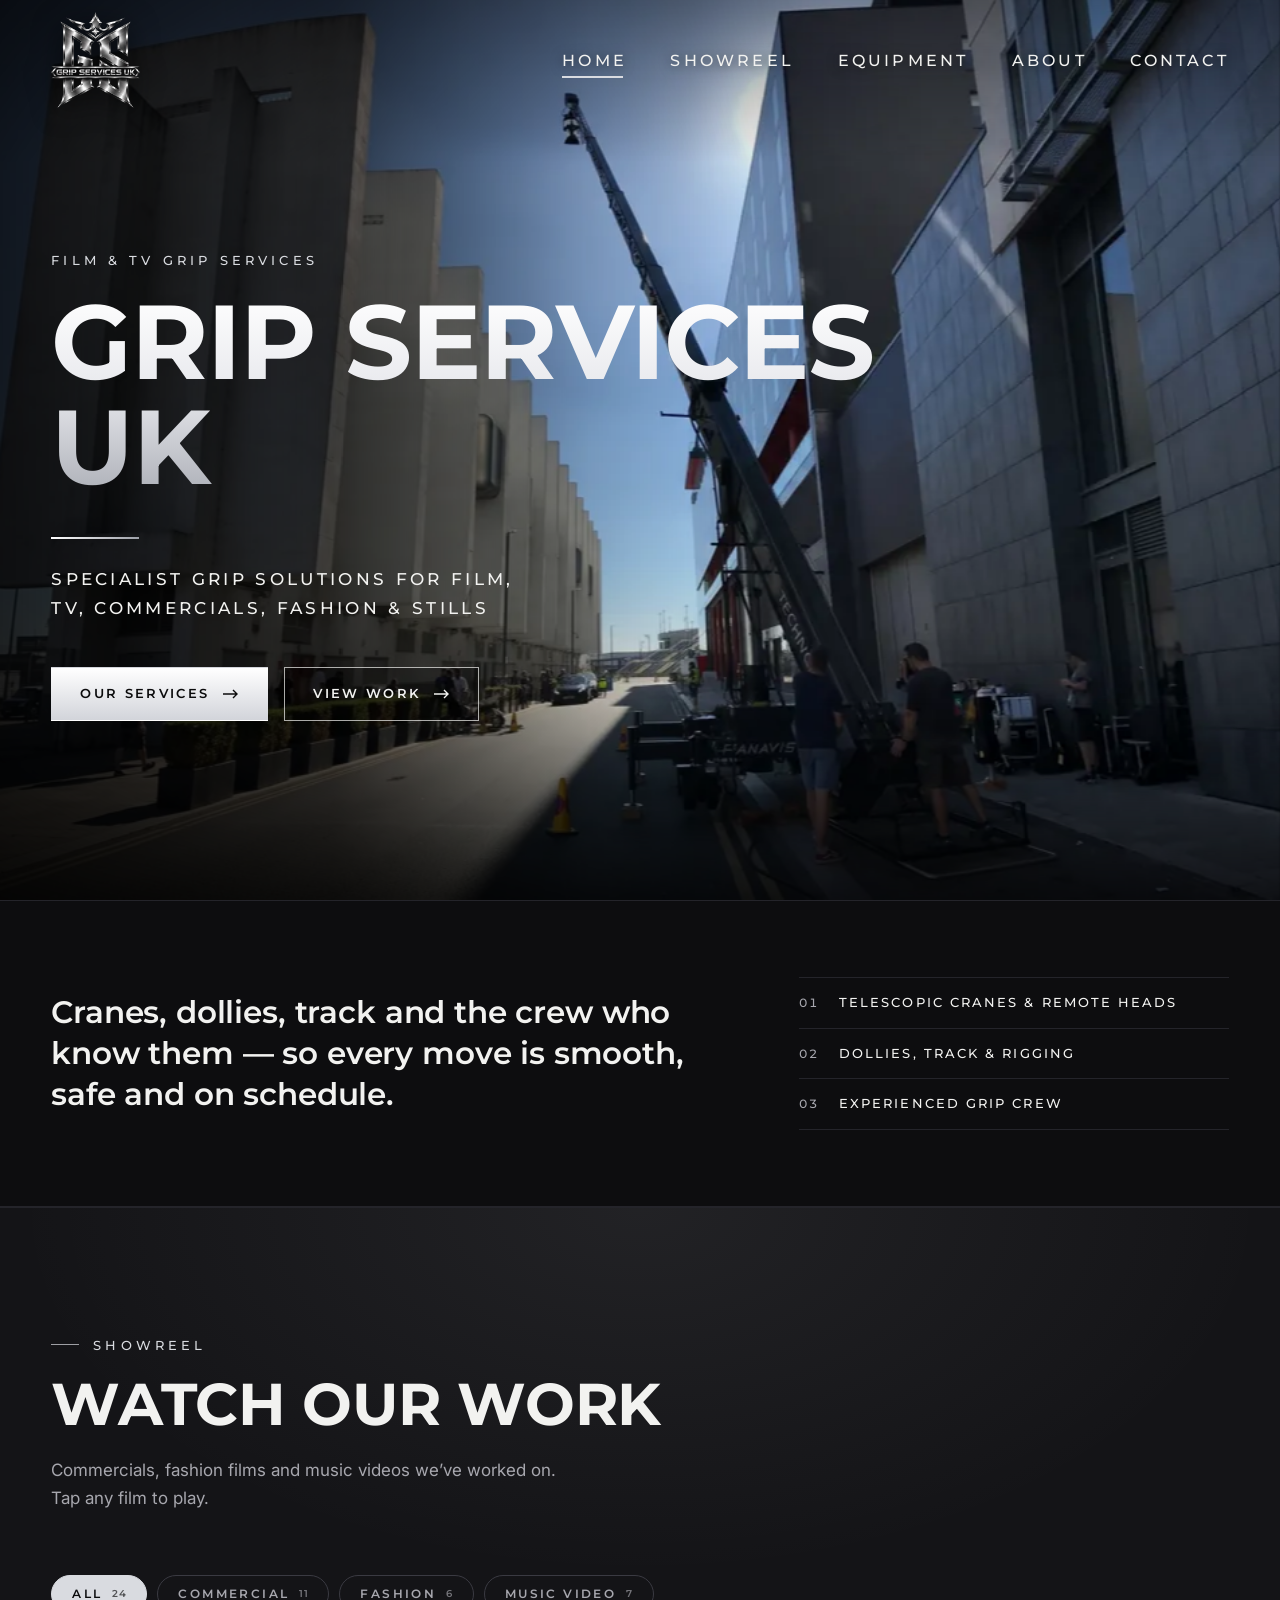
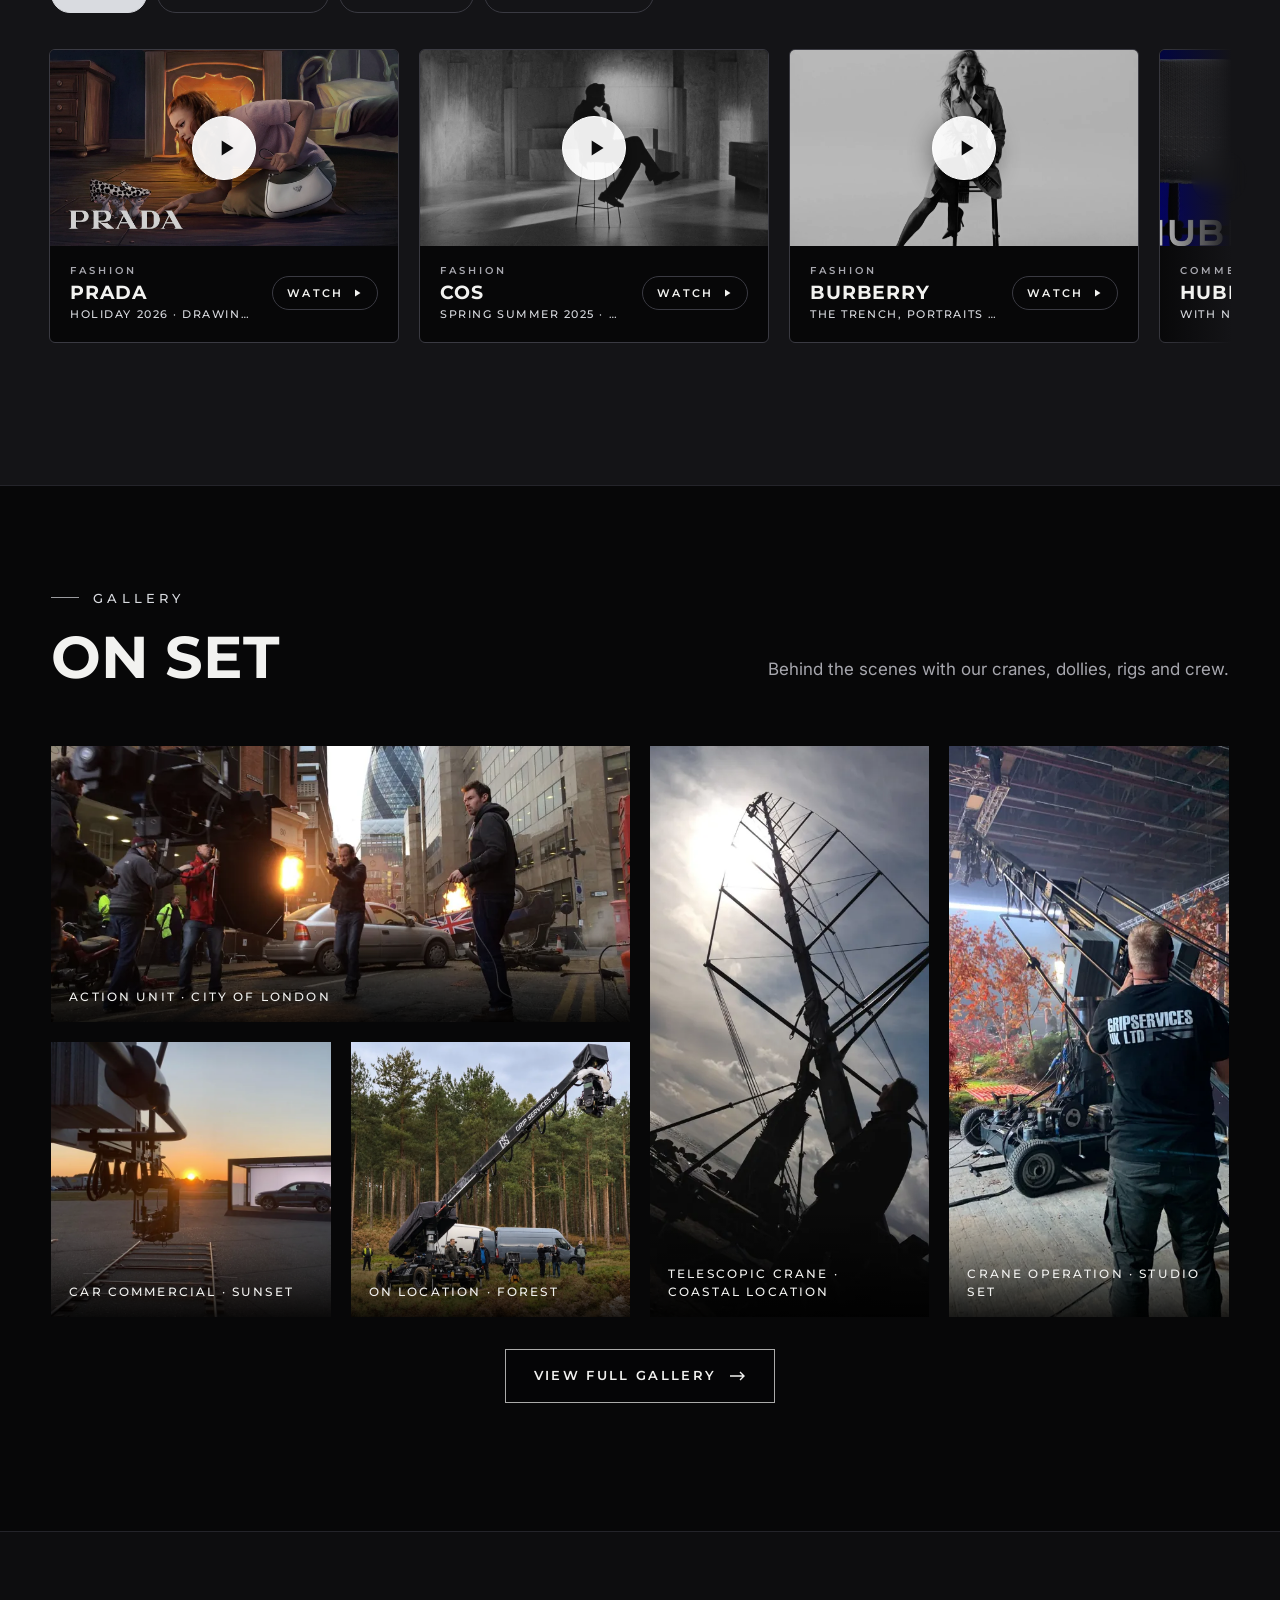
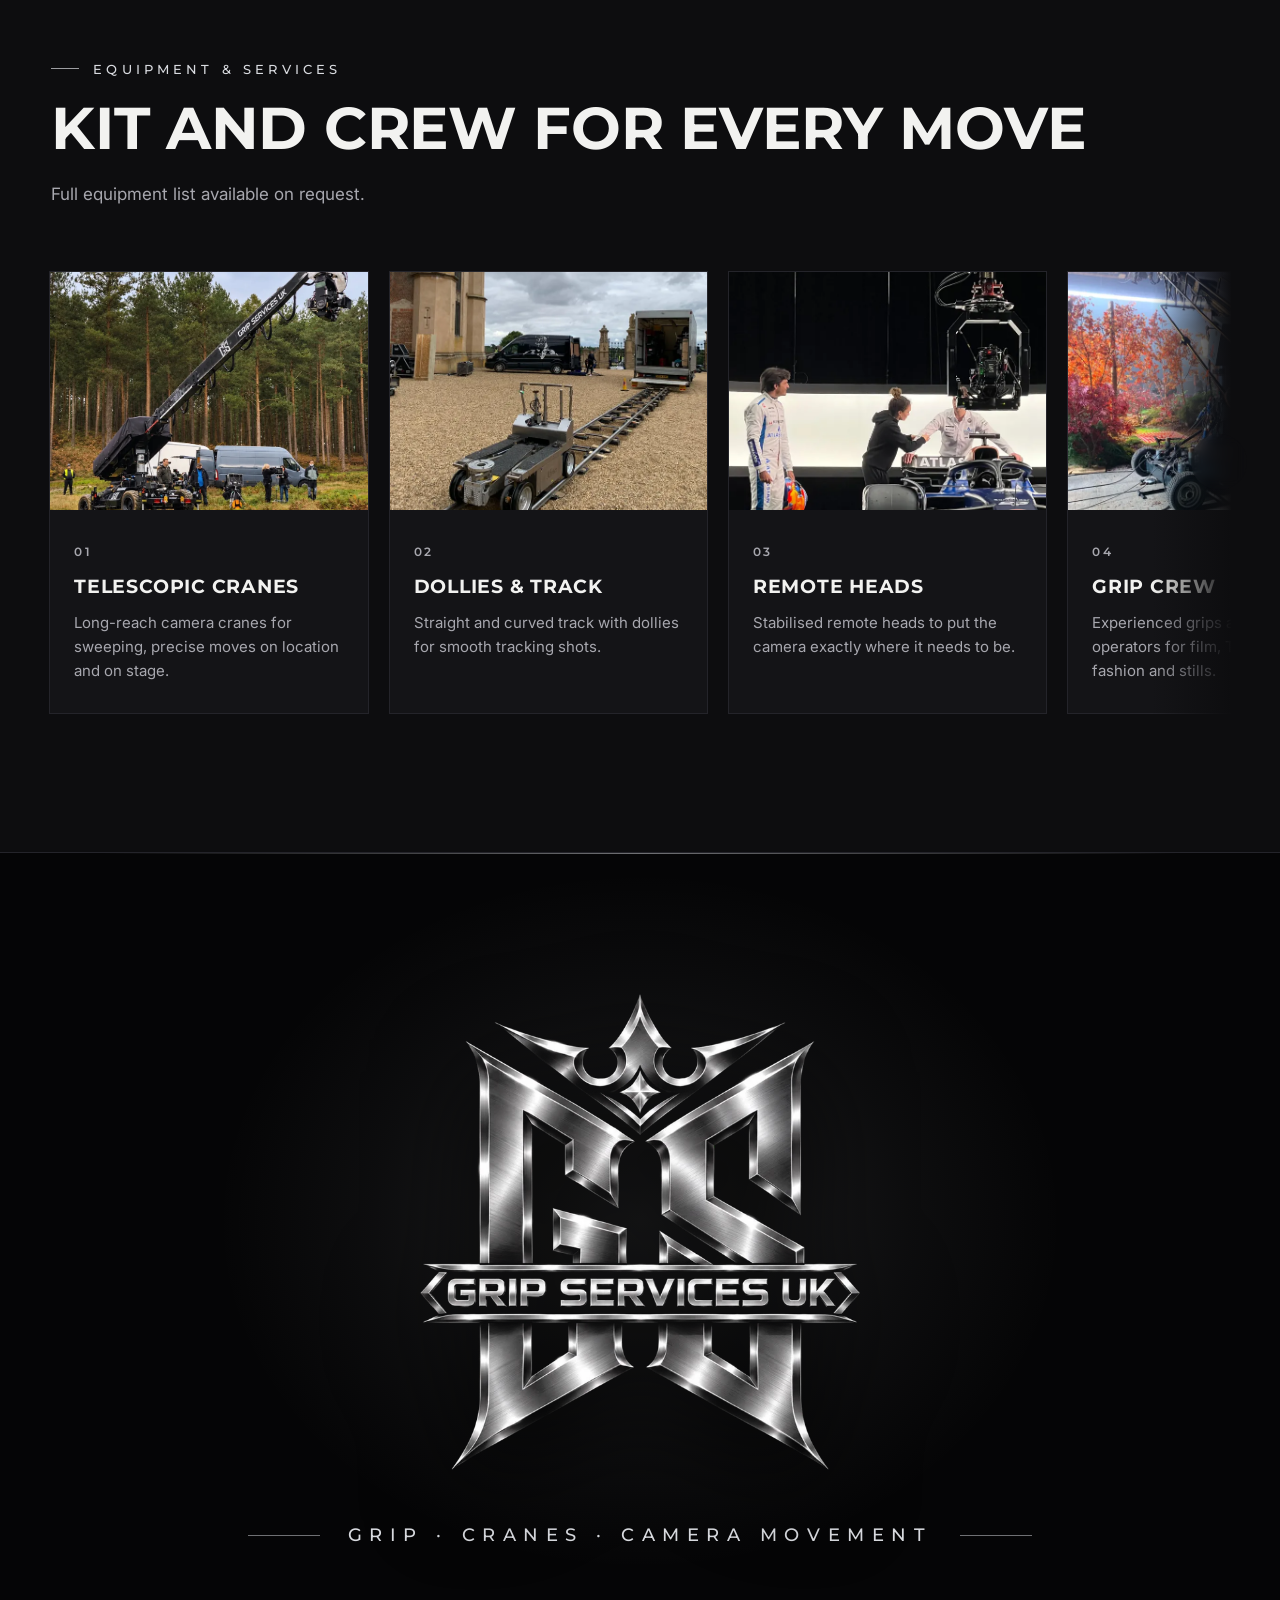
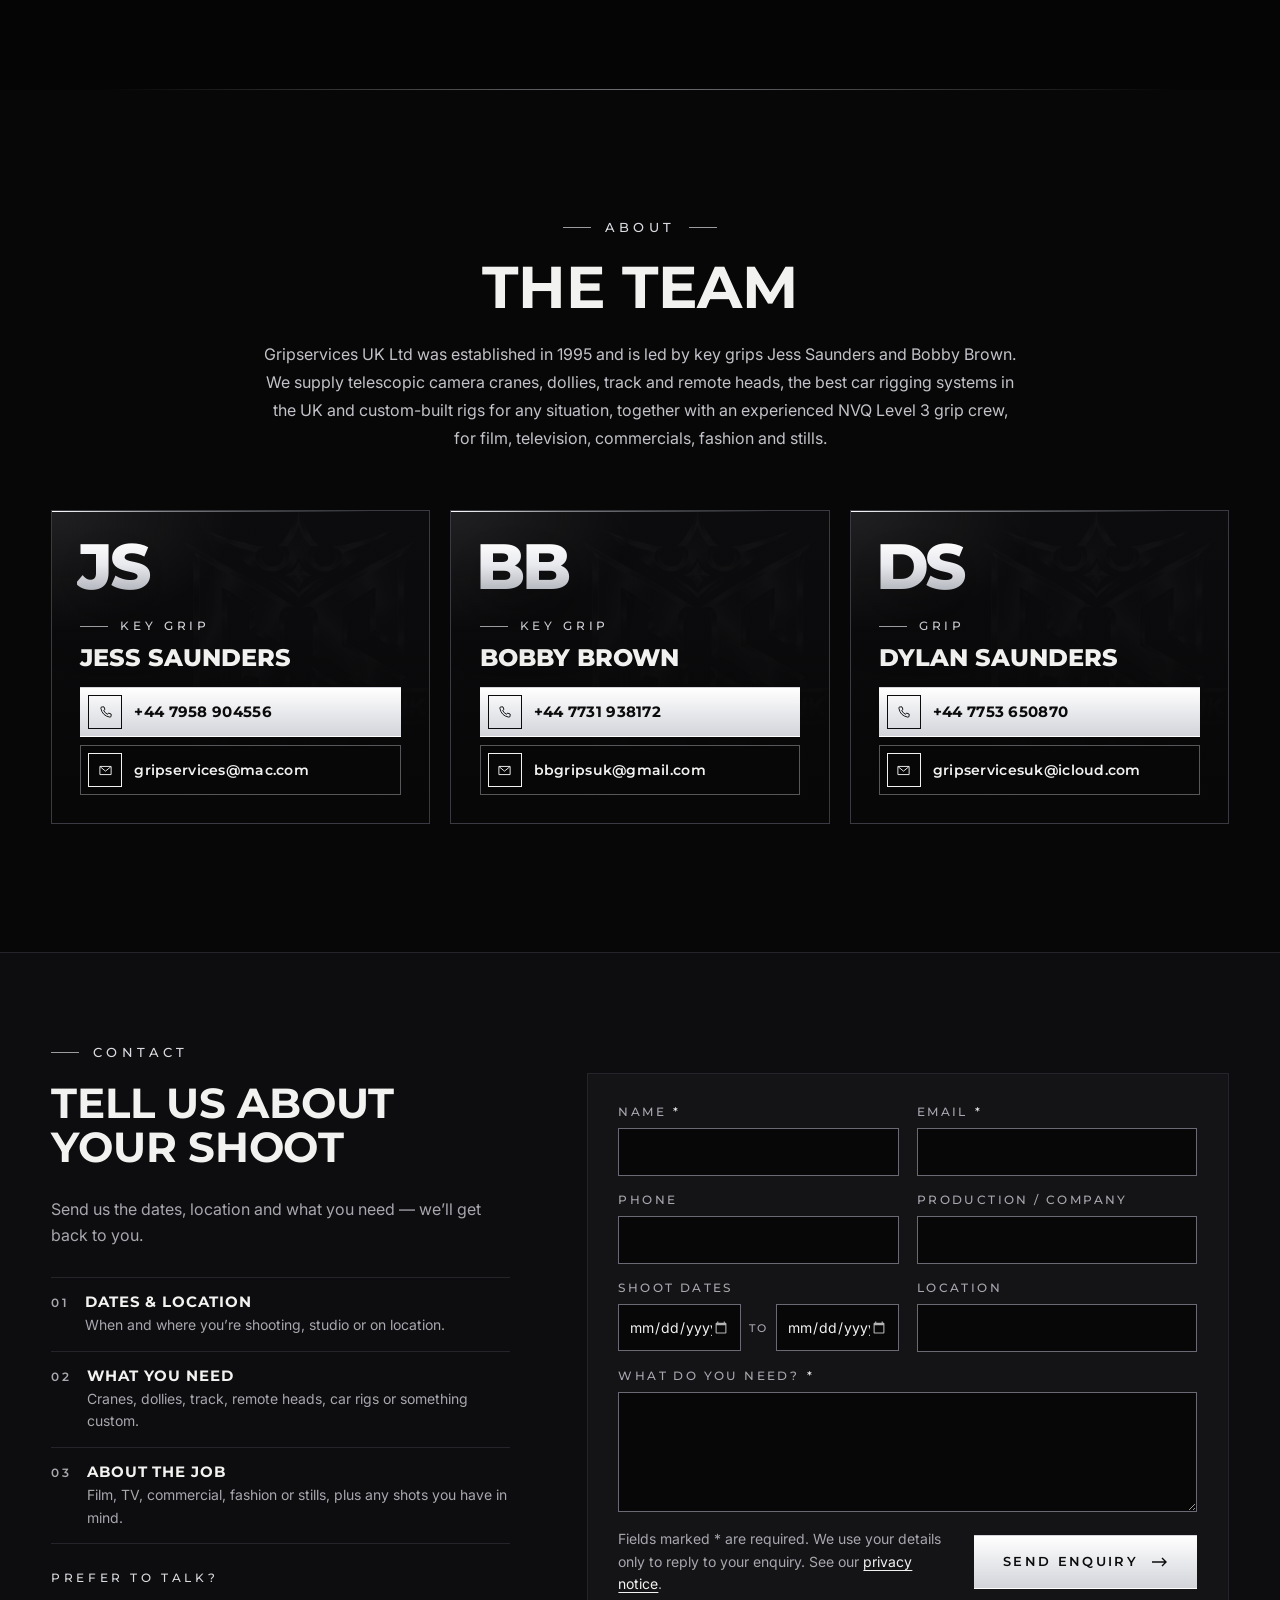
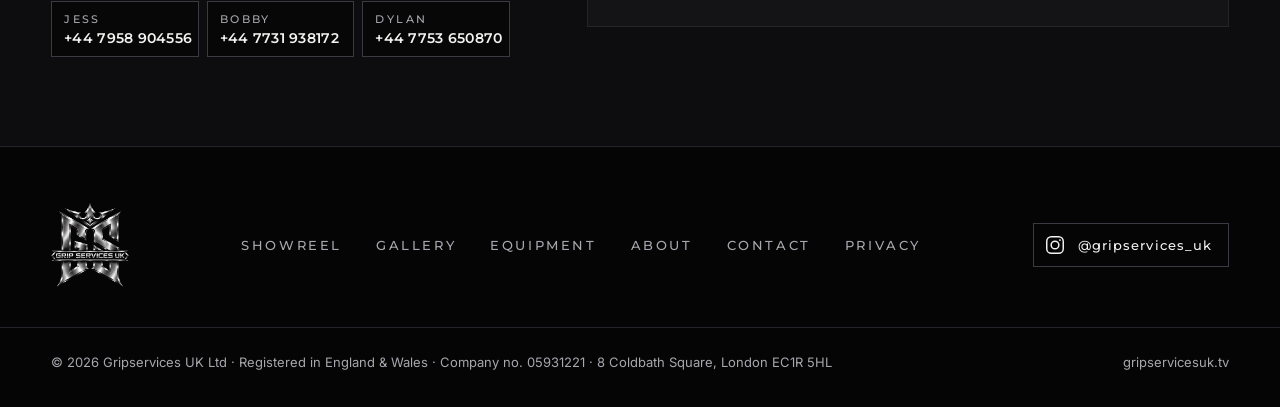
==== commit 6152e558: "New logo (web images, SVG, favicons, share image); About: run by -> led by Co-Authored-By: Claude Op" ====
--- a/index.html
+++ b/index.html
@@ -18,13 +18,13 @@
 <meta property="og:image" content="https://gripservicesuk.tv/assets/img/og-image.jpg">
 <meta name="twitter:card" content="summary_large_image">
 
-<link rel="icon" type="image/png" sizes="32x32" href="/assets/img/icon-32.png">
-<link rel="apple-touch-icon" href="/assets/img/icon-180.png">
+<link rel="icon" type="image/png" sizes="32x32" href="/assets/img/icon-32.png?v=2">
+<link rel="apple-touch-icon" href="/assets/img/icon-180.png?v=2">
 
 <link rel="preconnect" href="https://fonts.googleapis.com">
 <link rel="preconnect" href="https://fonts.gstatic.com" crossorigin>
 <link href="https://fonts.googleapis.com/css2?family=Montserrat:wght@500;600;700;800&family=Inter:wght@400;500&display=swap" rel="stylesheet">
-<link rel="stylesheet" href="/assets/css/style.css?v=20261118a">
+<link rel="stylesheet" href="/assets/css/style.css?v=20261118b">
 
 <script type="application/ld+json">
 {
@@ -60,7 +60,7 @@
 <header class="site-header" id="top">
   <div class="wrap header-inner">
     <a class="brand" href="#home" aria-label="Grip Services UK — home">
-      <img src="/assets/img/logo-320.webp" width="84" height="80" alt="Grip Services UK logo">
+      <img src="/assets/img/logo-320.webp?v=2" width="74" height="80" alt="Grip Services UK logo">
     </a>
     <button class="nav-toggle" type="button" aria-expanded="false" aria-controls="site-nav" aria-label="Open menu">
       <span></span><span></span><span></span>
@@ -301,7 +301,7 @@
 
   <!-- CREST -->
   <section class="crest" aria-label="Grip Services UK">
-    <img src="/assets/img/logo-720.webp" alt="Grip Services UK logo" width="757" height="720" loading="lazy">
+    <img src="/assets/img/logo-720.webp?v=2" alt="Grip Services UK logo" width="666" height="720" loading="lazy">
     <p>Grip · Cranes · Camera movement</p>
   </section>
 
@@ -313,14 +313,14 @@
           <p class="eyebrow">About</p>
           <h2>The team</h2>
         </div>
-        <p class="muted about-text">Gripservices UK Ltd was established in 1995 and is run by key grips Jess Saunders and Bobby Brown. We supply telescopic camera cranes, dollies, track and remote heads, the best car rigging systems in the UK and custom-built rigs for any situation, together with an experienced NVQ Level 3 grip crew, for film, television, commercials, fashion and stills.</p>
+        <p class="muted about-text">Gripservices UK Ltd was established in 1995 and is led by key grips Jess Saunders and Bobby Brown. We supply telescopic camera cranes, dollies, track and remote heads, the best car rigging systems in the UK and custom-built rigs for any situation, together with an experienced NVQ Level 3 grip crew, for film, television, commercials, fashion and stills.</p>
       </div>
       <div class="team">
         <!-- PORTRAIT SWAP: when a real portrait is available, change the <img> src inside .member-media
              to the portrait (e.g. /assets/img/jess-saunders.webp, ideally 900x1100 or larger) and add the
              class "has-portrait" to the <article>. That hides the monogram and shows the photo in full. -->
         <article class="member">
-          <div class="member-media" aria-hidden="true"><img src="/assets/img/logo-720.webp" alt="" loading="lazy" width="757" height="720"></div>
+          <div class="member-media" aria-hidden="true"><img src="/assets/img/logo-720.webp?v=2" alt="" loading="lazy" width="666" height="720"></div>
           <p class="monogram" aria-hidden="true">JS</p>
           <div class="member-body">
             <p class="role">Key grip</p>
@@ -333,7 +333,7 @@
         </article>
         <!-- PORTRAIT SWAP: as above (e.g. /assets/img/bobby-brown.webp + class "has-portrait"). -->
         <article class="member">
-          <div class="member-media" aria-hidden="true"><img src="/assets/img/logo-720.webp" alt="" loading="lazy" width="757" height="720"></div>
+          <div class="member-media" aria-hidden="true"><img src="/assets/img/logo-720.webp?v=2" alt="" loading="lazy" width="666" height="720"></div>
           <p class="monogram" aria-hidden="true">BB</p>
           <div class="member-body">
             <p class="role">Key grip</p>
@@ -346,7 +346,7 @@
         </article>
         <!-- PORTRAIT SWAP: as above (e.g. /assets/img/dylan-saunders.webp + class "has-portrait"). -->
         <article class="member">
-          <div class="member-media" aria-hidden="true"><img src="/assets/img/logo-720.webp" alt="" loading="lazy" width="757" height="720"></div>
+          <div class="member-media" aria-hidden="true"><img src="/assets/img/logo-720.webp?v=2" alt="" loading="lazy" width="666" height="720"></div>
           <p class="monogram" aria-hidden="true">DS</p>
           <div class="member-body">
             <p class="role">Grip</p>
@@ -410,7 +410,7 @@
 
 <footer class="site-footer">
   <div class="wrap footer-inner">
-    <a class="brand" href="#home" aria-label="Grip Services UK — back to top"><img src="/assets/img/logo-320.webp" width="84" height="80" alt="Grip Services UK logo"></a>
+    <a class="brand" href="#home" aria-label="Grip Services UK — back to top"><img src="/assets/img/logo-320.webp?v=2" width="74" height="80" alt="Grip Services UK logo"></a>
     <nav aria-label="Footer">
       <a href="#showreel">Showreel</a><a href="/gallery">Gallery</a><a href="#equipment">Equipment</a><a href="#about">About</a><a href="#contact">Contact</a><a href="/privacy">Privacy</a>
     </nav>
@@ -429,6 +429,6 @@
 
 <div class="video-viewer" role="dialog" aria-modal="true" aria-label="Video" hidden><button class="lightbox-close" type="button" aria-label="Close video">×</button><video controls playsinline></video></div>
 
-<script src="/assets/js/main.js?v=20261118a" defer></script>
+<script src="/assets/js/main.js?v=20261118b" defer></script>
 </body>
 </html>
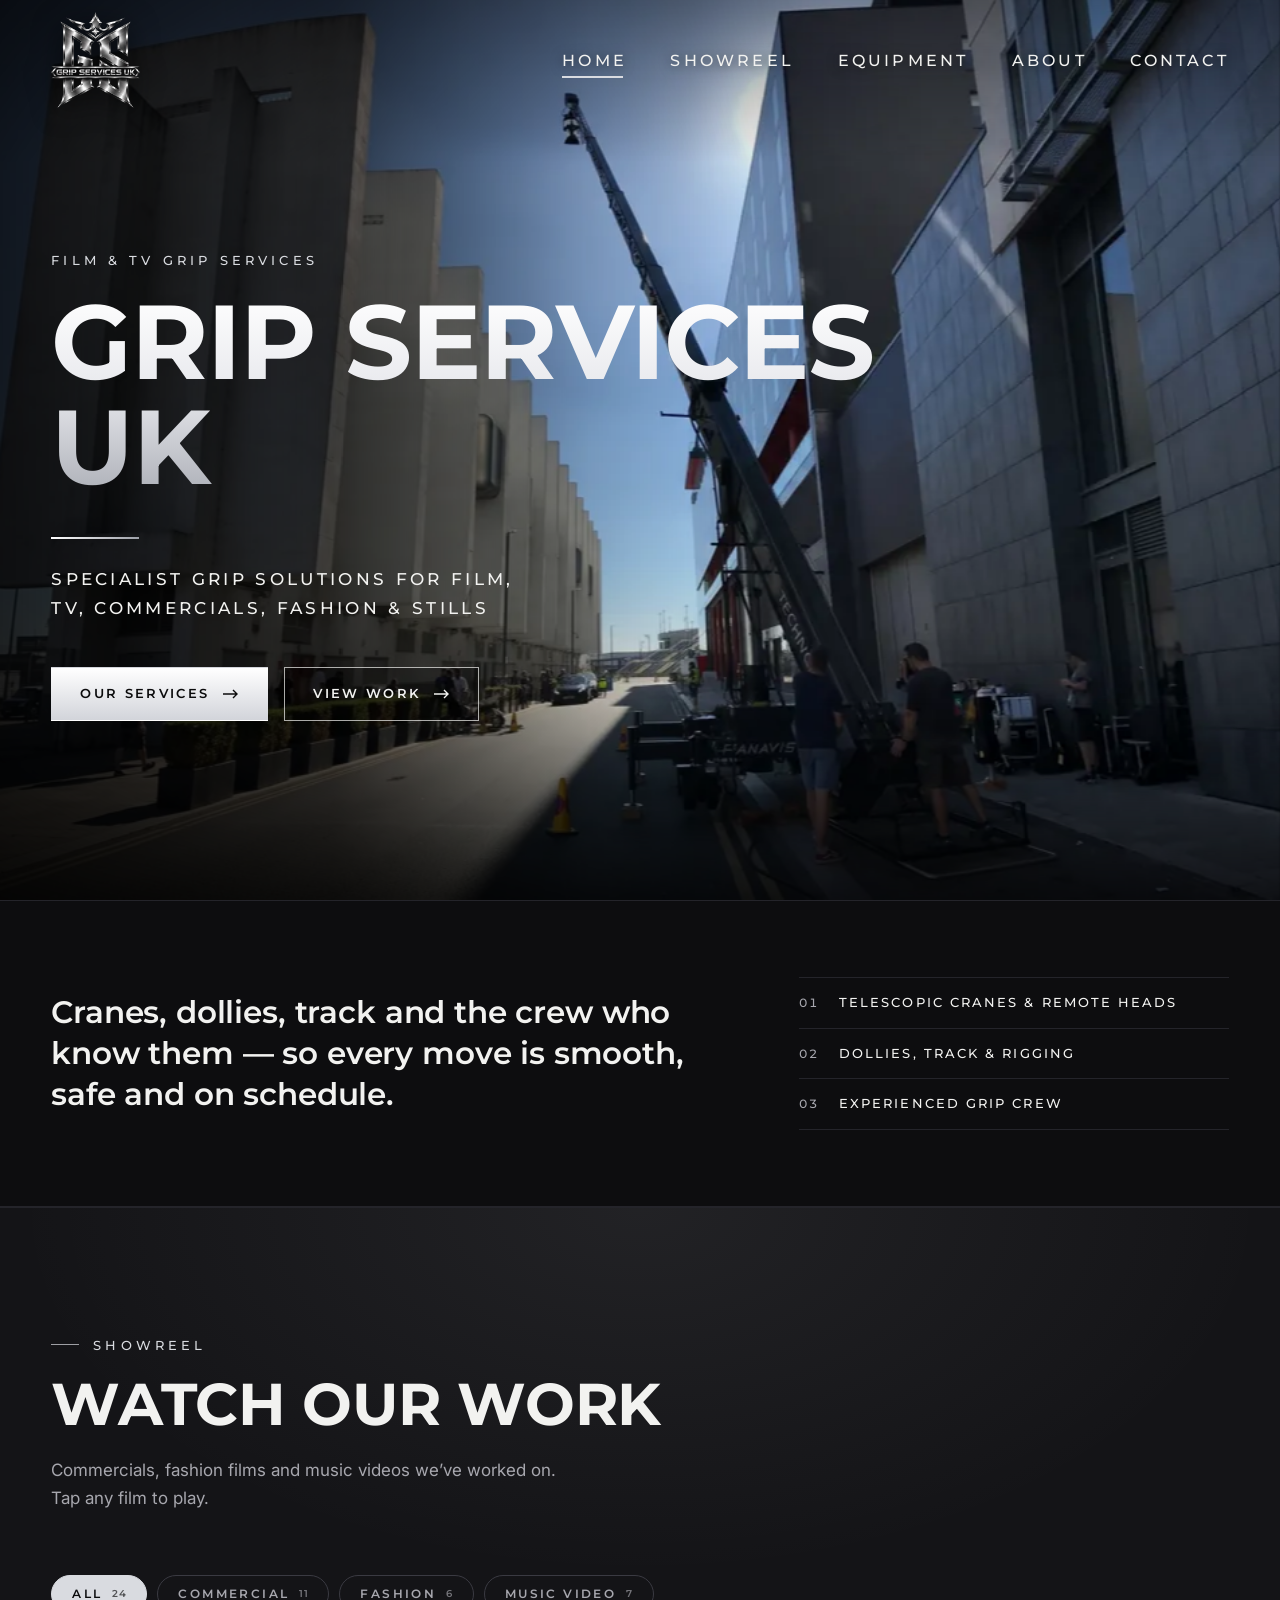
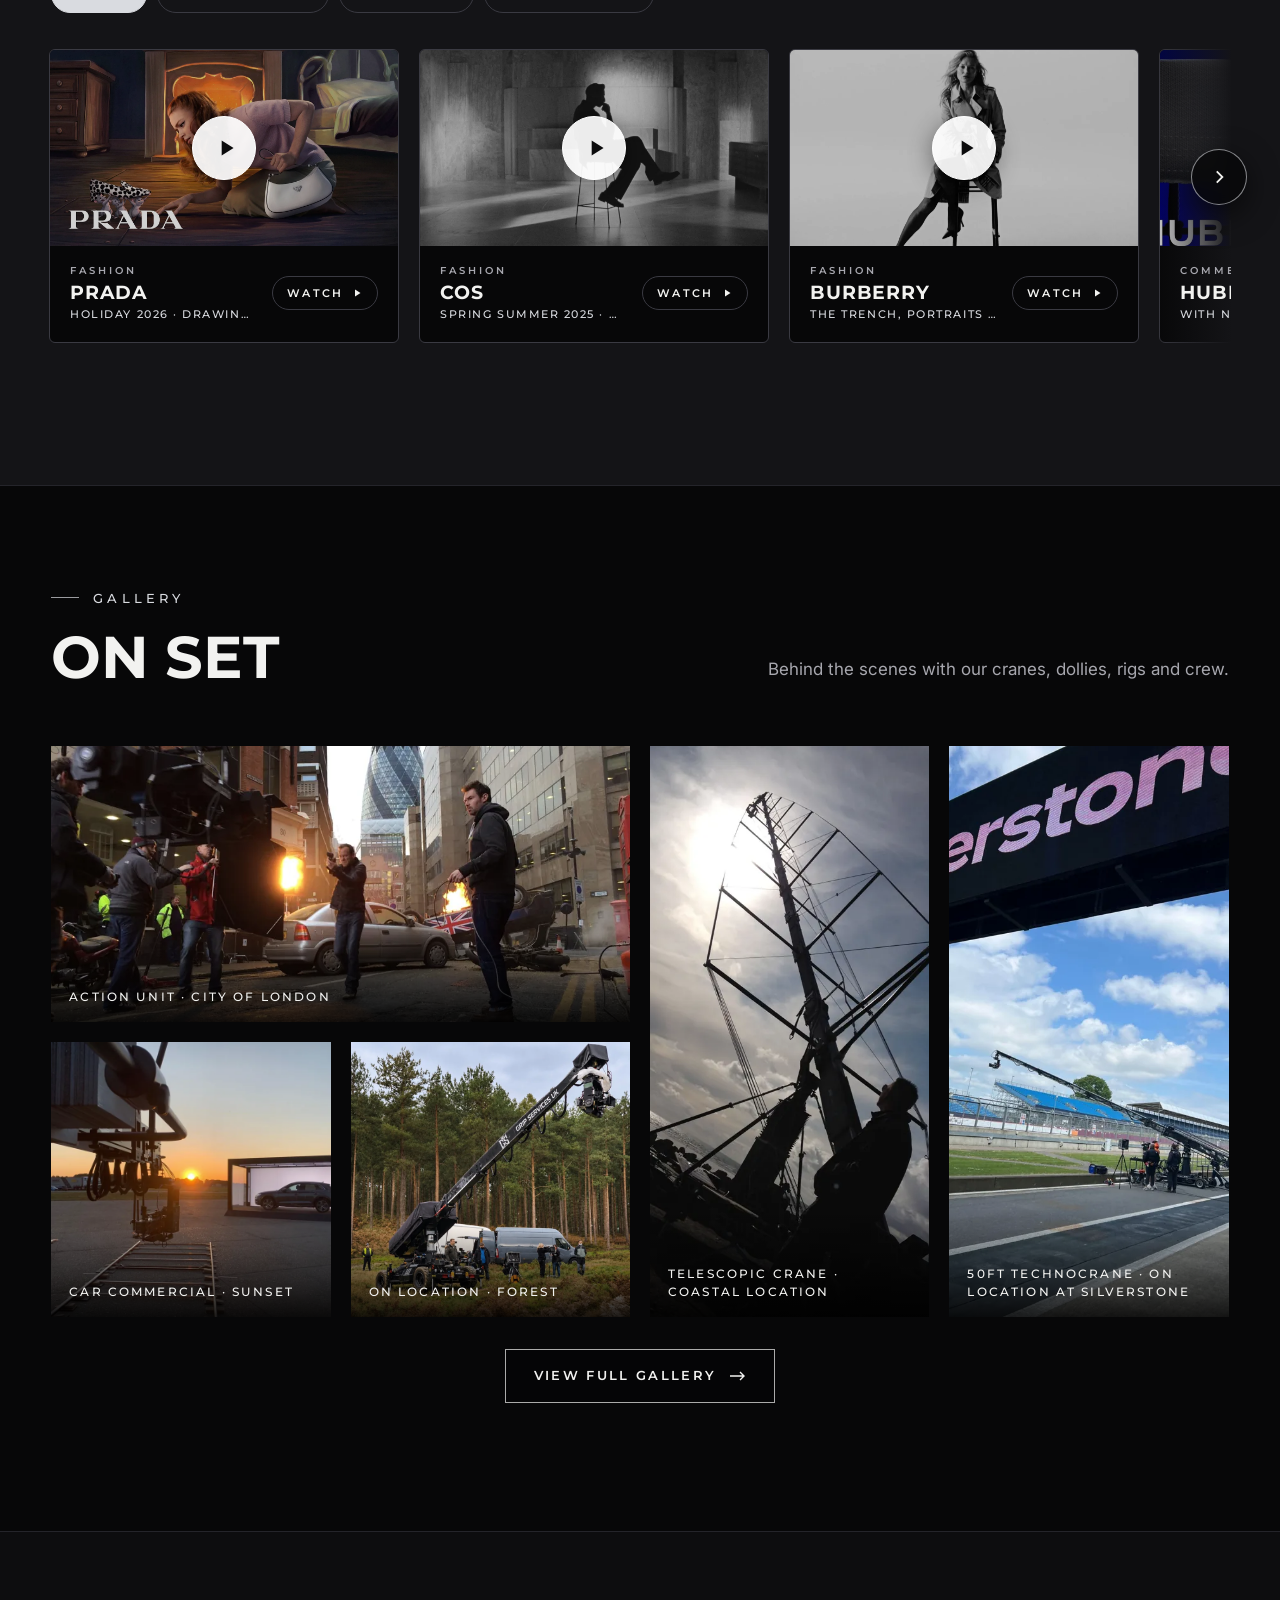
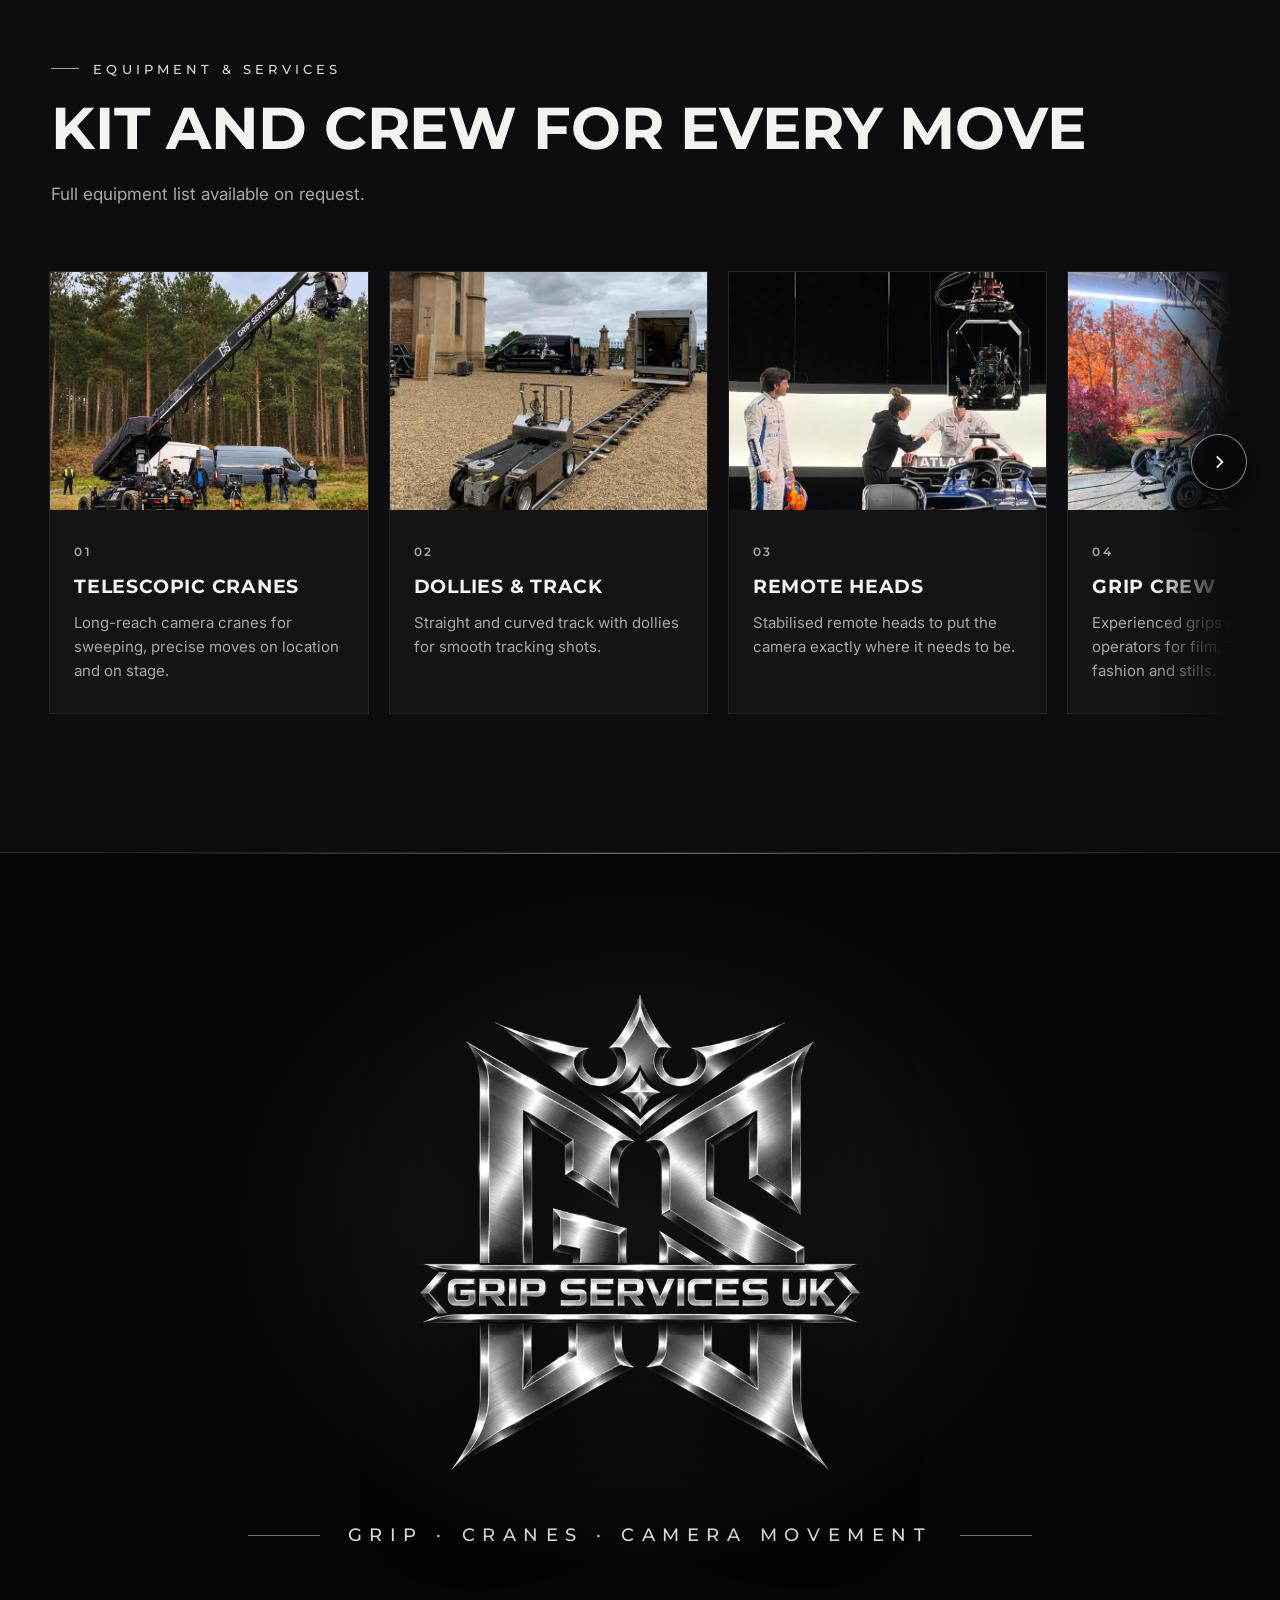
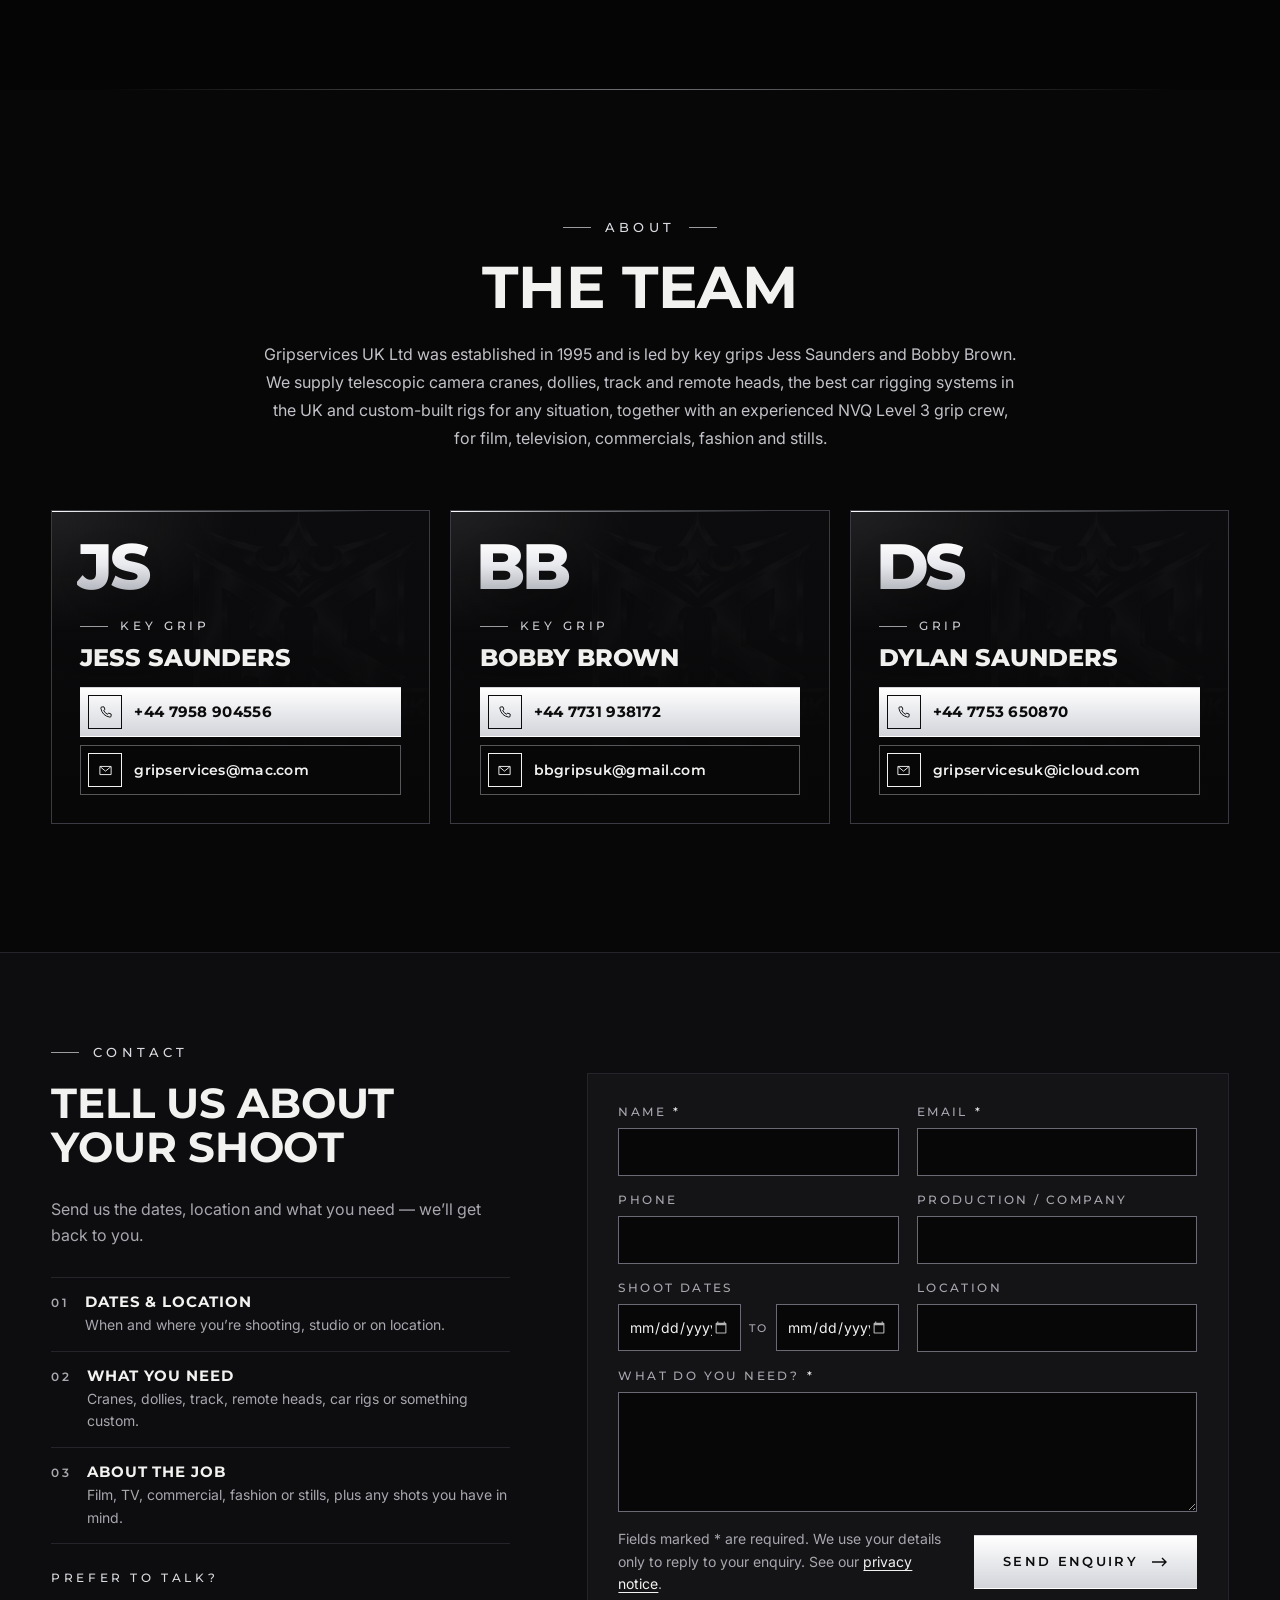
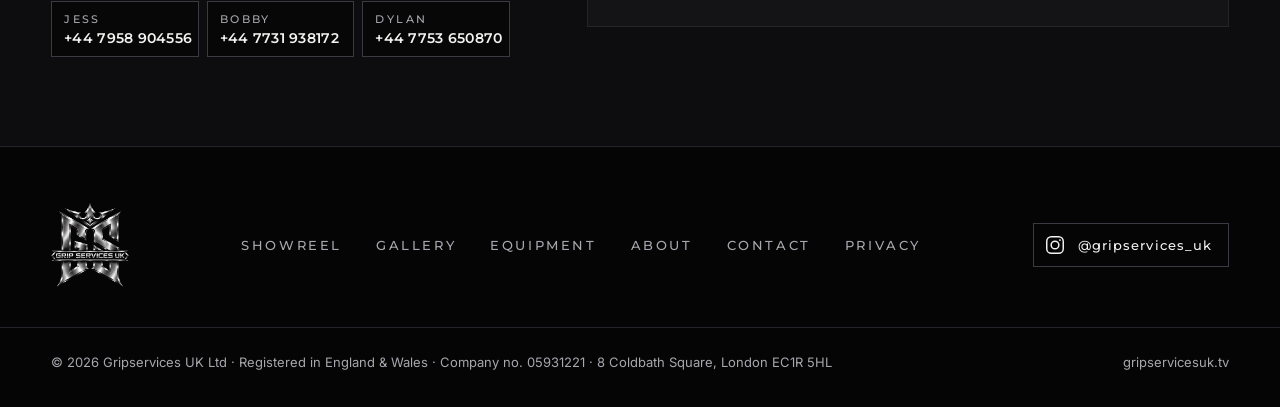
==== commit 23a89500: "On set: Silverstone 50ft Technocrane photo replaces studio crane shot; added to gallery Co-Authored-" ====
--- a/index.html
+++ b/index.html
@@ -18,6 +18,9 @@
 <meta property="og:image" content="https://gripservicesuk.tv/assets/img/og-image.jpg">
 <meta name="twitter:card" content="summary_large_image">
 
+<link rel="icon" href="/favicon.ico" sizes="48x48">
+<link rel="icon" type="image/png" sizes="192x192" href="/assets/img/icon-192.png?v=2">
+<link rel="icon" type="image/png" sizes="96x96" href="/assets/img/icon-96.png?v=2">
 <link rel="icon" type="image/png" sizes="32x32" href="/assets/img/icon-32.png?v=2">
 <link rel="apple-touch-icon" href="/assets/img/icon-180.png?v=2">
 
@@ -26,6 +29,15 @@
 <link href="https://fonts.googleapis.com/css2?family=Montserrat:wght@500;600;700;800&family=Inter:wght@400;500&display=swap" rel="stylesheet">
 <link rel="stylesheet" href="/assets/css/style.css?v=20261118b">
 
+<script type="application/ld+json">
+{
+  "@context": "https://schema.org",
+  "@type": "WebSite",
+  "name": "Grip Services UK",
+  "alternateName": ["Gripservices UK", "Gripservices UK Ltd", "gripservicesuk.tv"],
+  "url": "https://gripservicesuk.tv/"
+}
+</script>
 <script type="application/ld+json">
 {
   "@context": "https://schema.org",
@@ -250,7 +262,7 @@
       <div class="gallery">
         <figure class="g-wide"><a href="/assets/img/london-action.webp" data-lightbox><img src="/assets/img/london-action-sm.webp" alt="Action sequence being filmed on a City of London street" loading="lazy" width="900" height="675"></a><figcaption>Action unit · City of London</figcaption></figure>
         <figure class="g-tall"><a href="/assets/img/crane-beach.webp" data-lightbox><img src="/assets/img/crane-beach-sm.webp" alt="Telescopic crane being rigged on a beach" loading="lazy" width="675" height="900"></a><figcaption>Telescopic crane · coastal location</figcaption></figure>
-        <figure class="g-tall"><a href="/assets/img/crew-studio.webp" data-lightbox><img src="/assets/img/crew-studio-sm.webp" alt="Grip Services UK crew member operating a crane on a studio set" loading="lazy" width="675" height="900"></a><figcaption>Crane operation · studio set</figcaption></figure>
+        <figure class="g-tall"><a href="/assets/img/silverstone-technocrane.webp" data-lightbox><img src="/assets/img/silverstone-technocrane-sm.webp" alt="50ft Technocrane set up in the pit lane at Silverstone race track" loading="lazy" width="675" height="900"></a><figcaption>50ft Technocrane · on location at Silverstone</figcaption></figure>
         <figure><a href="/assets/img/sunset-commercial.webp" data-lightbox><img src="/assets/img/sunset-commercial-sm.webp" alt="Remote head over dolly track at sunset on a car commercial" loading="lazy" width="900" height="675"></a><figcaption>Car commercial · sunset</figcaption></figure>
         <figure><a href="/assets/img/crane-forest.webp" data-lightbox><img src="/assets/img/crane-forest-sm.webp" alt="Grip Services UK crane on location in a forest" loading="lazy" width="842" height="900"></a><figcaption>On location · forest</figcaption></figure>
       </div>
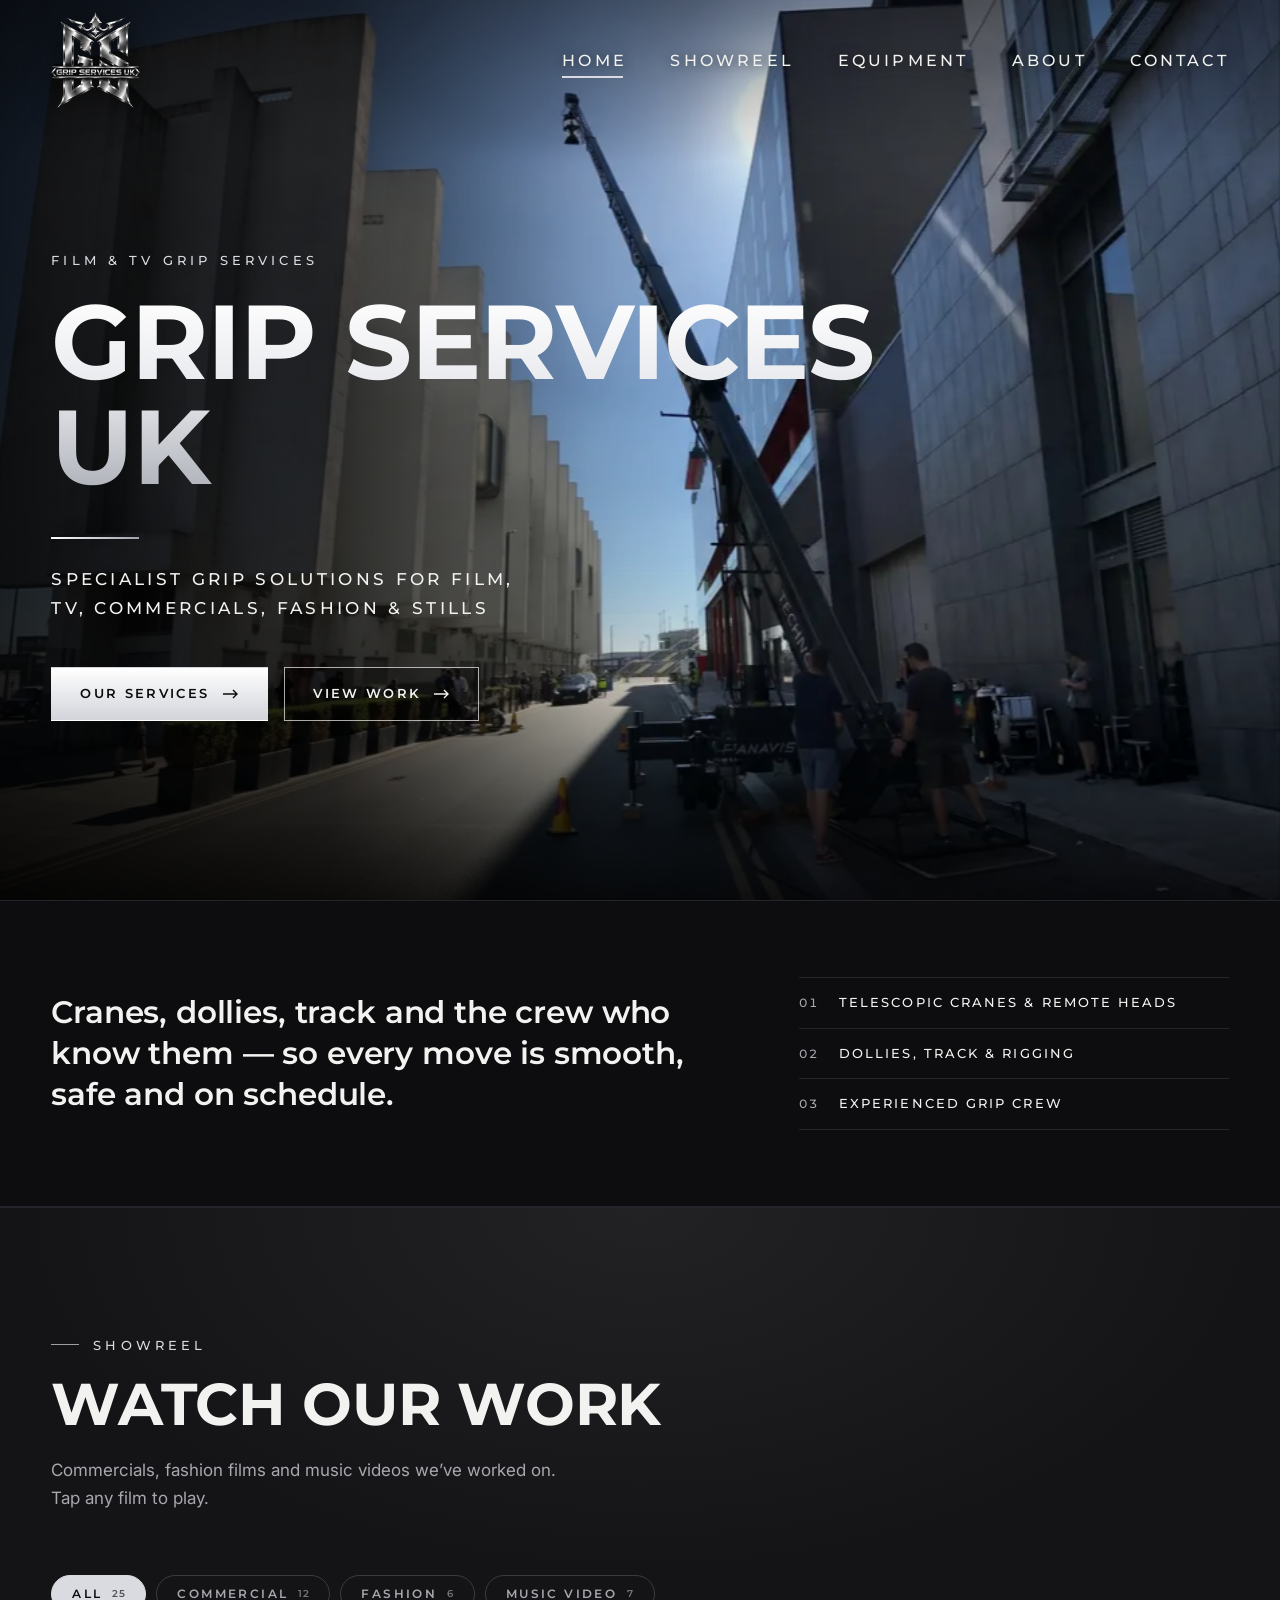
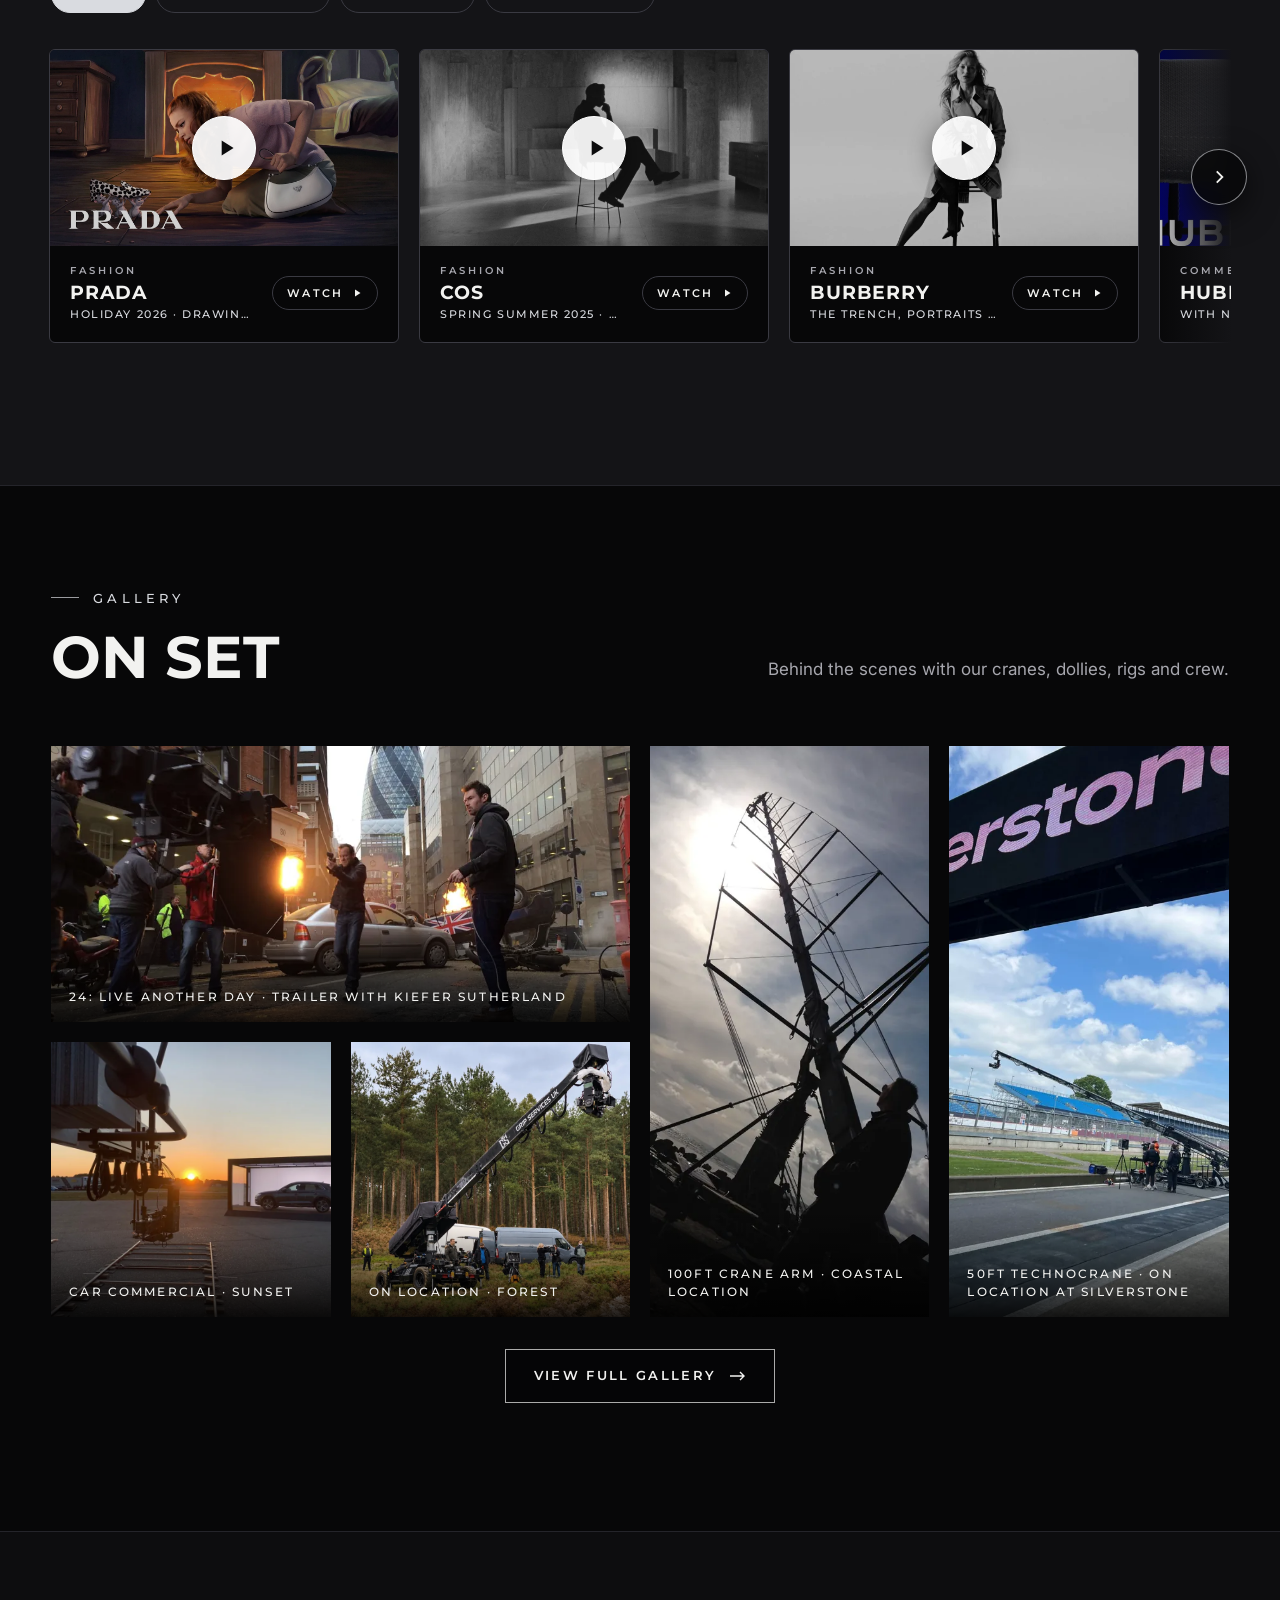
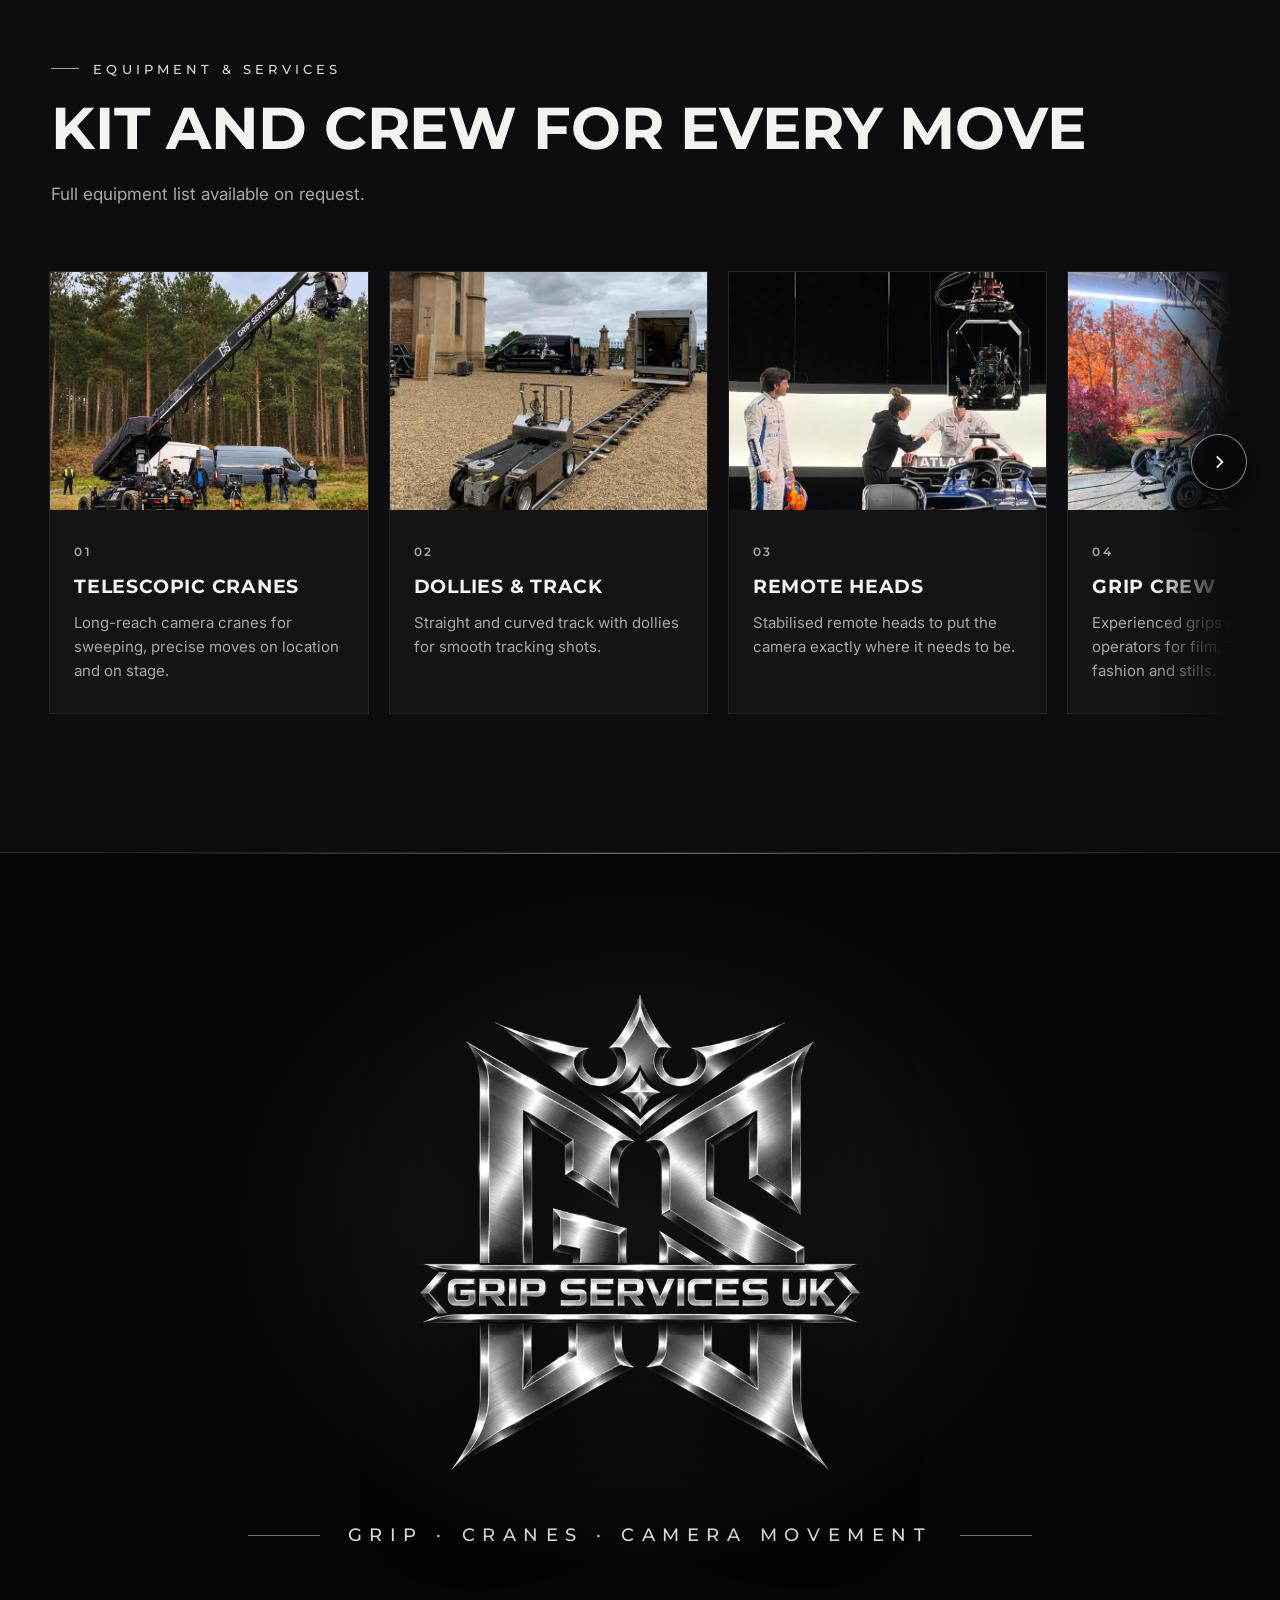
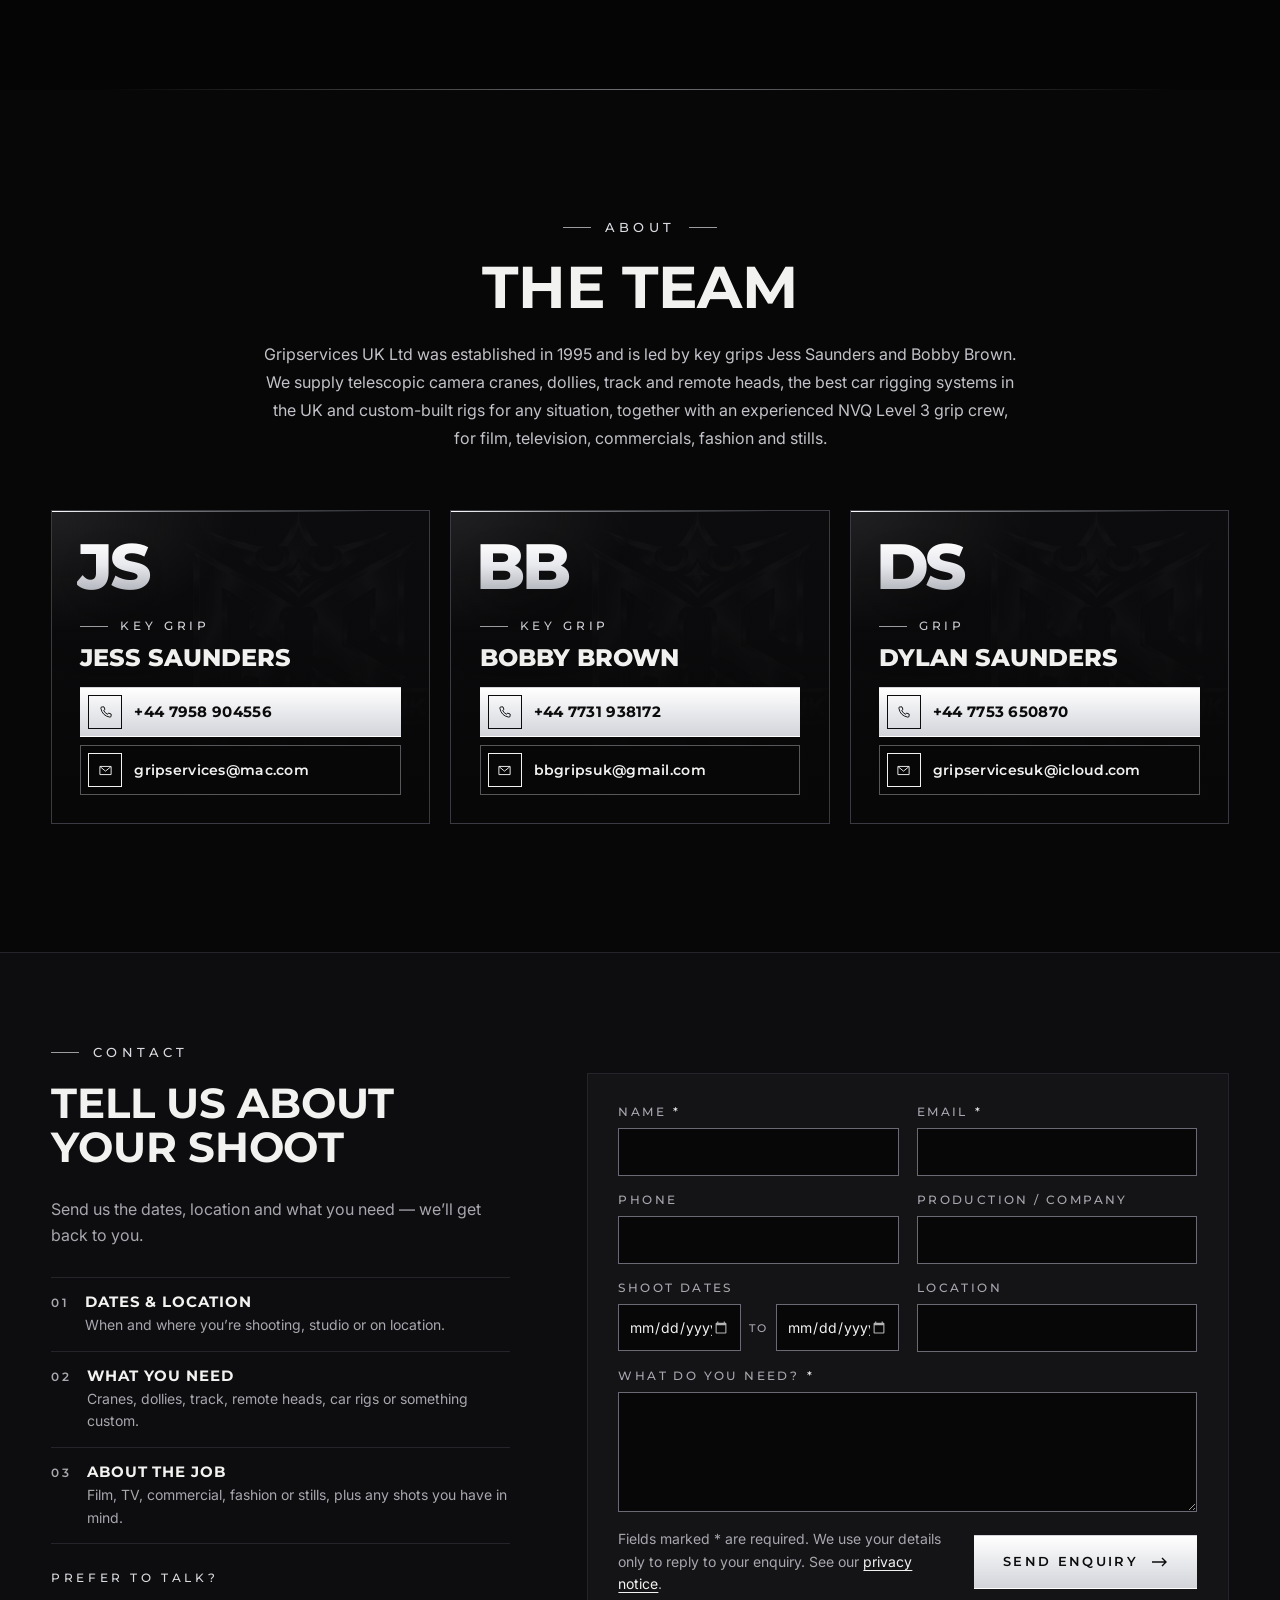
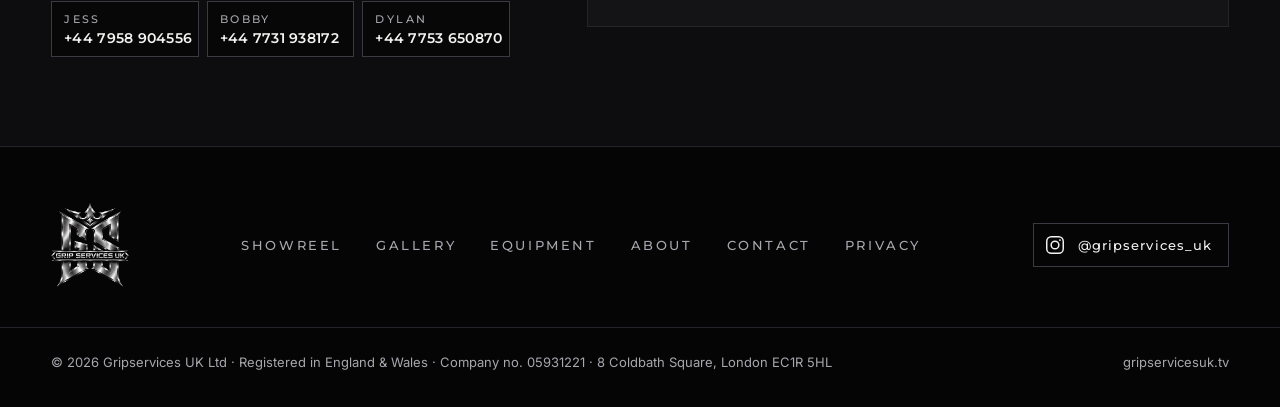
==== commit 1e5aa133: "Showreel: Volvo The Plant Orchestra (Vimeo support); captions: 24 Live Another Day, 100ft crane arm " ====
--- a/index.html
+++ b/index.html
@@ -27,7 +27,7 @@
 <link rel="preconnect" href="https://fonts.googleapis.com">
 <link rel="preconnect" href="https://fonts.gstatic.com" crossorigin>
 <link href="https://fonts.googleapis.com/css2?family=Montserrat:wght@500;600;700;800&family=Inter:wght@400;500&display=swap" rel="stylesheet">
-<link rel="stylesheet" href="/assets/css/style.css?v=20261118b">
+<link rel="stylesheet" href="/assets/css/style.css?v=20261118c">
 
 <script type="application/ld+json">
 {
@@ -204,29 +204,33 @@
           <span class="work-thumb"><img src="/assets/img/work/virgin-atlantic-25.webp" alt="" loading="lazy" width="1280" height="720"><span class="work-play" aria-hidden="true"><svg viewBox="0 0 24 24"><path d="M8 5v14l11-7z"/></svg></span></span>
           <span class="work-meta"><span class="work-cat-tag">Commercial</span><span class="work-client">Virgin Atlantic</span><span class="work-title">Still red hot · 25 years</span><span class="work-watch" aria-hidden="true">Watch <svg viewBox="0 0 24 24"><path d="M8 5v14l11-7z"/></svg></span></span>
         </button>
+        <button class="work-item" type="button" data-cat="commercial" data-yt="nwYvfGtCcGA" aria-label="Play: Range Rover, Range Rover Sport SVR launch film">
+          <span class="work-thumb"><img src="/assets/img/work/range-rover-svr.webp" alt="" loading="lazy" width="1280" height="720"><span class="work-play" aria-hidden="true"><svg viewBox="0 0 24 24"><path d="M8 5v14l11-7z"/></svg></span></span>
+          <span class="work-meta"><span class="work-cat-tag">Commercial</span><span class="work-client">Range Rover</span><span class="work-title">Range Rover Sport SVR launch film</span><span class="work-watch" aria-hidden="true">Watch <svg viewBox="0 0 24 24"><path d="M8 5v14l11-7z"/></svg></span></span>
+        </button>
         <button class="work-item" type="button" data-cat="music" data-yt="YdJc7-ZEuT0" aria-label="Play: Liam Gallagher, Wall of Glass">
           <span class="work-thumb"><img src="/assets/img/work/liam-gallagher-wall-of-glass.webp" alt="" loading="lazy" width="1280" height="720"><span class="work-play" aria-hidden="true"><svg viewBox="0 0 24 24"><path d="M8 5v14l11-7z"/></svg></span></span>
           <span class="work-meta"><span class="work-cat-tag">Music video</span><span class="work-client">Liam Gallagher</span><span class="work-title">Wall of Glass</span><span class="work-watch" aria-hidden="true">Watch <svg viewBox="0 0 24 24"><path d="M8 5v14l11-7z"/></svg></span></span>
         </button>
-        <button class="work-item" type="button" data-cat="commercial" data-yt="nwYvfGtCcGA" aria-label="Play: Range Rover, Range Rover Sport SVR launch film">
-          <span class="work-thumb"><img src="/assets/img/work/range-rover-svr.webp" alt="" loading="lazy" width="1280" height="720"><span class="work-play" aria-hidden="true"><svg viewBox="0 0 24 24"><path d="M8 5v14l11-7z"/></svg></span></span>
-          <span class="work-meta"><span class="work-cat-tag">Commercial</span><span class="work-client">Range Rover</span><span class="work-title">Range Rover Sport SVR launch film</span><span class="work-watch" aria-hidden="true">Watch <svg viewBox="0 0 24 24"><path d="M8 5v14l11-7z"/></svg></span></span>
+        <button class="work-item" type="button" data-cat="commercial" data-yt="OAjIKCKULx0" aria-label="Play: Jaguar, XJL · Driver">
+          <span class="work-thumb"><img src="/assets/img/work/jaguar-xjl.webp" alt="" loading="lazy" width="1280" height="720"><span class="work-play" aria-hidden="true"><svg viewBox="0 0 24 24"><path d="M8 5v14l11-7z"/></svg></span></span>
+          <span class="work-meta"><span class="work-cat-tag">Commercial</span><span class="work-client">Jaguar</span><span class="work-title">XJL · Driver</span><span class="work-watch" aria-hidden="true">Watch <svg viewBox="0 0 24 24"><path d="M8 5v14l11-7z"/></svg></span></span>
         </button>
         <button class="work-item" type="button" data-cat="fashion" data-yt="ldjSIUs8LCY" aria-label="Play: BOSS, Fall/Winter 2024 · with David Beckham">
           <span class="work-thumb"><img src="/assets/img/work/boss-fw24-beckham.webp" alt="" loading="lazy" width="1280" height="720"><span class="work-play" aria-hidden="true"><svg viewBox="0 0 24 24"><path d="M8 5v14l11-7z"/></svg></span></span>
           <span class="work-meta"><span class="work-cat-tag">Fashion</span><span class="work-client">BOSS</span><span class="work-title">Fall/Winter 2024 · with David Beckham</span><span class="work-watch" aria-hidden="true">Watch <svg viewBox="0 0 24 24"><path d="M8 5v14l11-7z"/></svg></span></span>
         </button>
-        <button class="work-item" type="button" data-cat="commercial" data-yt="OAjIKCKULx0" aria-label="Play: Jaguar, XJL · Driver">
-          <span class="work-thumb"><img src="/assets/img/work/jaguar-xjl.webp" alt="" loading="lazy" width="1280" height="720"><span class="work-play" aria-hidden="true"><svg viewBox="0 0 24 24"><path d="M8 5v14l11-7z"/></svg></span></span>
-          <span class="work-meta"><span class="work-cat-tag">Commercial</span><span class="work-client">Jaguar</span><span class="work-title">XJL · Driver</span><span class="work-watch" aria-hidden="true">Watch <svg viewBox="0 0 24 24"><path d="M8 5v14l11-7z"/></svg></span></span>
+        <button class="work-item" type="button" data-cat="commercial" data-yt="6KMd5sAOv98" aria-label="Play: Vodafone, The Chase · with Martin Freeman">
+          <span class="work-thumb"><img src="/assets/img/work/vodafone-martin-freeman.webp" alt="" loading="lazy" width="1280" height="720"><span class="work-play" aria-hidden="true"><svg viewBox="0 0 24 24"><path d="M8 5v14l11-7z"/></svg></span></span>
+          <span class="work-meta"><span class="work-cat-tag">Commercial</span><span class="work-client">Vodafone</span><span class="work-title">The Chase · with Martin Freeman</span><span class="work-watch" aria-hidden="true">Watch <svg viewBox="0 0 24 24"><path d="M8 5v14l11-7z"/></svg></span></span>
         </button>
         <button class="work-item" type="button" data-cat="music" data-yt="Q8w81AAK7to" aria-label="Play: Supergrass, Moving">
           <span class="work-thumb"><img src="/assets/img/work/supergrass-moving.webp" alt="" loading="lazy" width="1280" height="720"><span class="work-play" aria-hidden="true"><svg viewBox="0 0 24 24"><path d="M8 5v14l11-7z"/></svg></span></span>
           <span class="work-meta"><span class="work-cat-tag">Music video</span><span class="work-client">Supergrass</span><span class="work-title">Moving</span><span class="work-watch" aria-hidden="true">Watch <svg viewBox="0 0 24 24"><path d="M8 5v14l11-7z"/></svg></span></span>
         </button>
-        <button class="work-item" type="button" data-cat="commercial" data-yt="6KMd5sAOv98" aria-label="Play: Vodafone, The Chase · with Martin Freeman">
-          <span class="work-thumb"><img src="/assets/img/work/vodafone-martin-freeman.webp" alt="" loading="lazy" width="1280" height="720"><span class="work-play" aria-hidden="true"><svg viewBox="0 0 24 24"><path d="M8 5v14l11-7z"/></svg></span></span>
-          <span class="work-meta"><span class="work-cat-tag">Commercial</span><span class="work-client">Vodafone</span><span class="work-title">The Chase · with Martin Freeman</span><span class="work-watch" aria-hidden="true">Watch <svg viewBox="0 0 24 24"><path d="M8 5v14l11-7z"/></svg></span></span>
+        <button class="work-item" type="button" data-cat="commercial" data-yt="vimeo:1246257706" aria-label="Play: Volvo, The Plant Orchestra">
+          <span class="work-thumb"><img src="/assets/img/work/volvo-plant-orchestra.webp" alt="" loading="lazy" width="1280" height="720"><span class="work-play" aria-hidden="true"><svg viewBox="0 0 24 24"><path d="M8 5v14l11-7z"/></svg></span></span>
+          <span class="work-meta"><span class="work-cat-tag">Commercial</span><span class="work-client">Volvo</span><span class="work-title">The Plant Orchestra</span><span class="work-watch" aria-hidden="true">Watch <svg viewBox="0 0 24 24"><path d="M8 5v14l11-7z"/></svg></span></span>
         </button>
         <button class="work-item" type="button" data-cat="fashion" data-yt="z1pikpEDIj8" aria-label="Play: H&amp;M, Holiday 2023 · with Milla Jovovich">
           <span class="work-thumb"><img src="/assets/img/work/hm-holiday-2023.webp" alt="" loading="lazy" width="1280" height="720"><span class="work-play" aria-hidden="true"><svg viewBox="0 0 24 24"><path d="M8 5v14l11-7z"/></svg></span></span>
@@ -260,8 +264,8 @@
         <p class="muted">Behind the scenes with our cranes, dollies, rigs and crew.</p>
       </div>
       <div class="gallery">
-        <figure class="g-wide"><a href="/assets/img/london-action.webp" data-lightbox><img src="/assets/img/london-action-sm.webp" alt="Action sequence being filmed on a City of London street" loading="lazy" width="900" height="675"></a><figcaption>Action unit · City of London</figcaption></figure>
-        <figure class="g-tall"><a href="/assets/img/crane-beach.webp" data-lightbox><img src="/assets/img/crane-beach-sm.webp" alt="Telescopic crane being rigged on a beach" loading="lazy" width="675" height="900"></a><figcaption>Telescopic crane · coastal location</figcaption></figure>
+        <figure class="g-wide"><a href="/assets/img/london-action.webp" data-lightbox><img src="/assets/img/london-action-sm.webp" alt="Filming the 24: Live Another Day trailer with Kiefer Sutherland on a City of London street" loading="lazy" width="900" height="675"></a><figcaption>24: Live Another Day · trailer with Kiefer Sutherland</figcaption></figure>
+        <figure class="g-tall"><a href="/assets/img/crane-beach.webp" data-lightbox><img src="/assets/img/crane-beach-sm.webp" alt="100ft crane arm being rigged on a coastal location" loading="lazy" width="675" height="900"></a><figcaption>100ft crane arm · coastal location</figcaption></figure>
         <figure class="g-tall"><a href="/assets/img/silverstone-technocrane.webp" data-lightbox><img src="/assets/img/silverstone-technocrane-sm.webp" alt="50ft Technocrane set up in the pit lane at Silverstone race track" loading="lazy" width="675" height="900"></a><figcaption>50ft Technocrane · on location at Silverstone</figcaption></figure>
         <figure><a href="/assets/img/sunset-commercial.webp" data-lightbox><img src="/assets/img/sunset-commercial-sm.webp" alt="Remote head over dolly track at sunset on a car commercial" loading="lazy" width="900" height="675"></a><figcaption>Car commercial · sunset</figcaption></figure>
         <figure><a href="/assets/img/crane-forest.webp" data-lightbox><img src="/assets/img/crane-forest-sm.webp" alt="Grip Services UK crane on location in a forest" loading="lazy" width="842" height="900"></a><figcaption>On location · forest</figcaption></figure>
@@ -441,6 +445,6 @@
 
 <div class="video-viewer" role="dialog" aria-modal="true" aria-label="Video" hidden><button class="lightbox-close" type="button" aria-label="Close video">×</button><video controls playsinline></video></div>
 
-<script src="/assets/js/main.js?v=20261118b" defer></script>
+<script src="/assets/js/main.js?v=20261118c" defer></script>
 </body>
 </html>
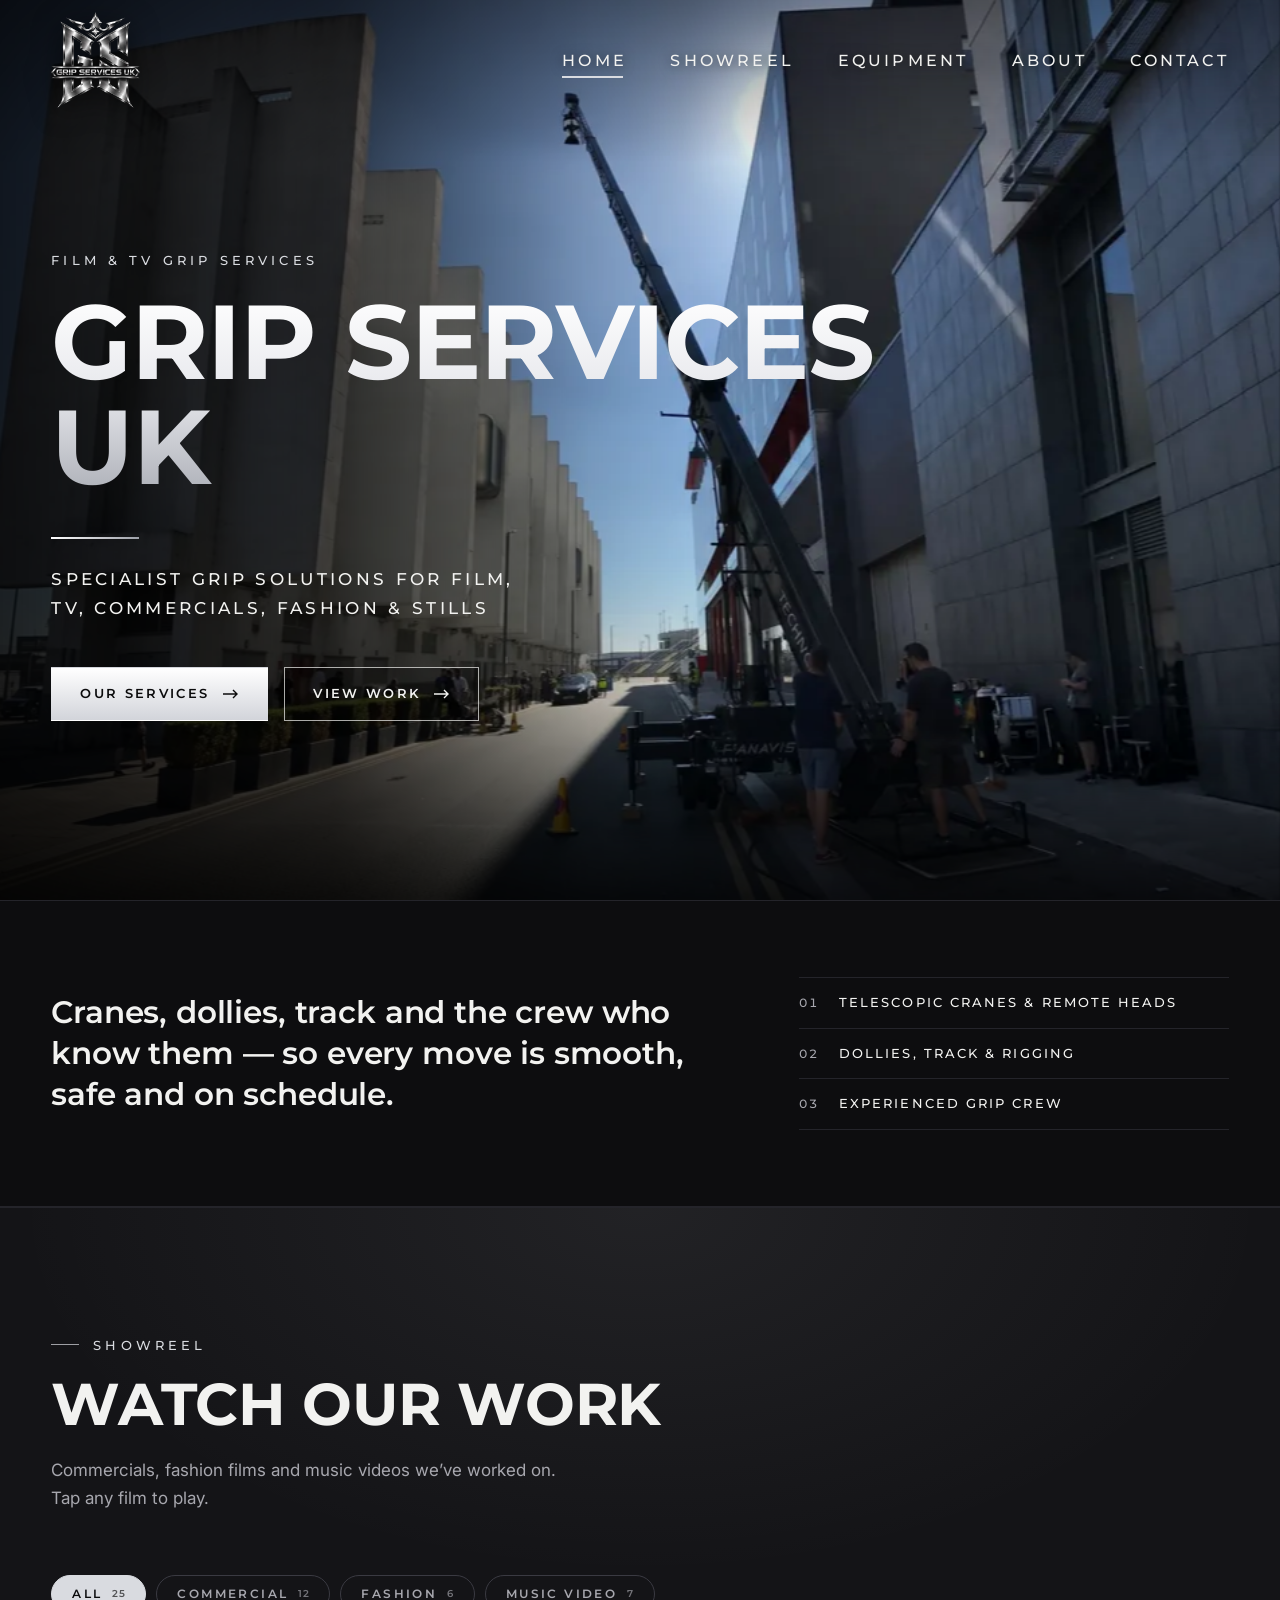
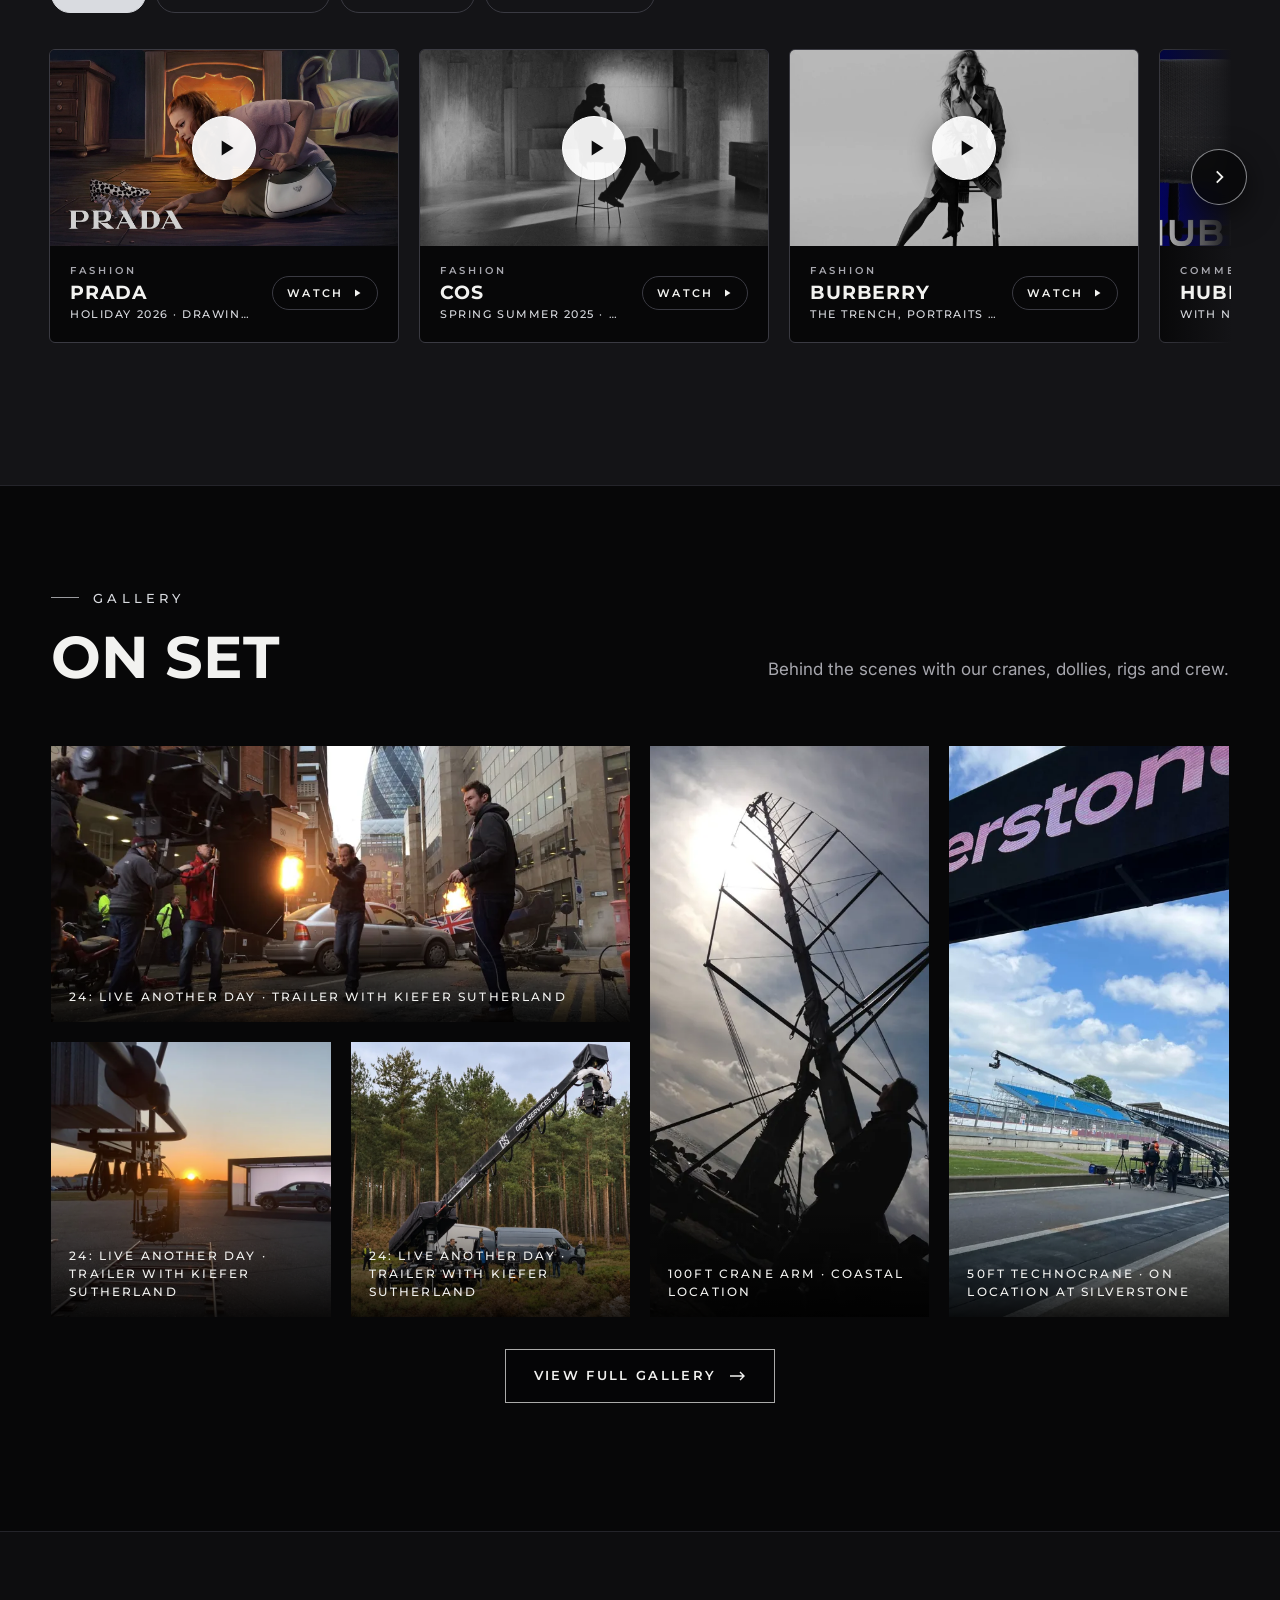
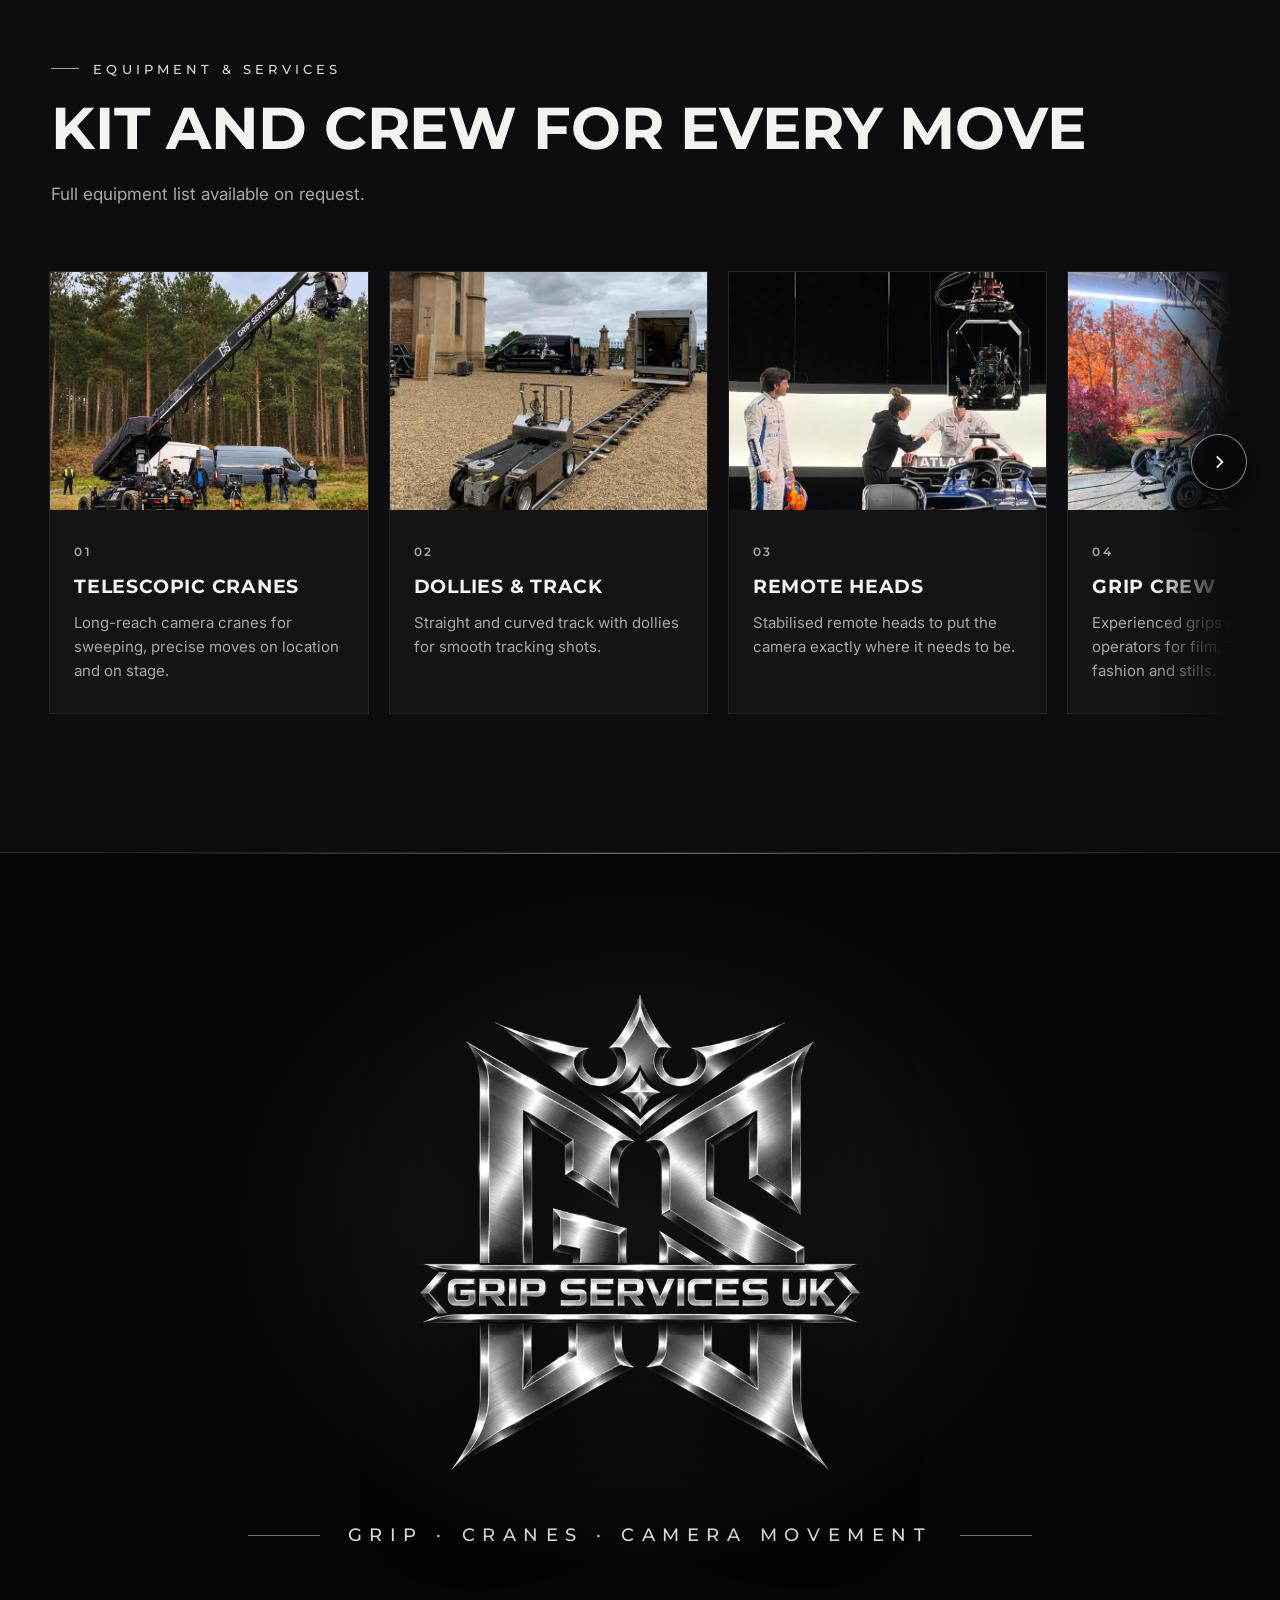
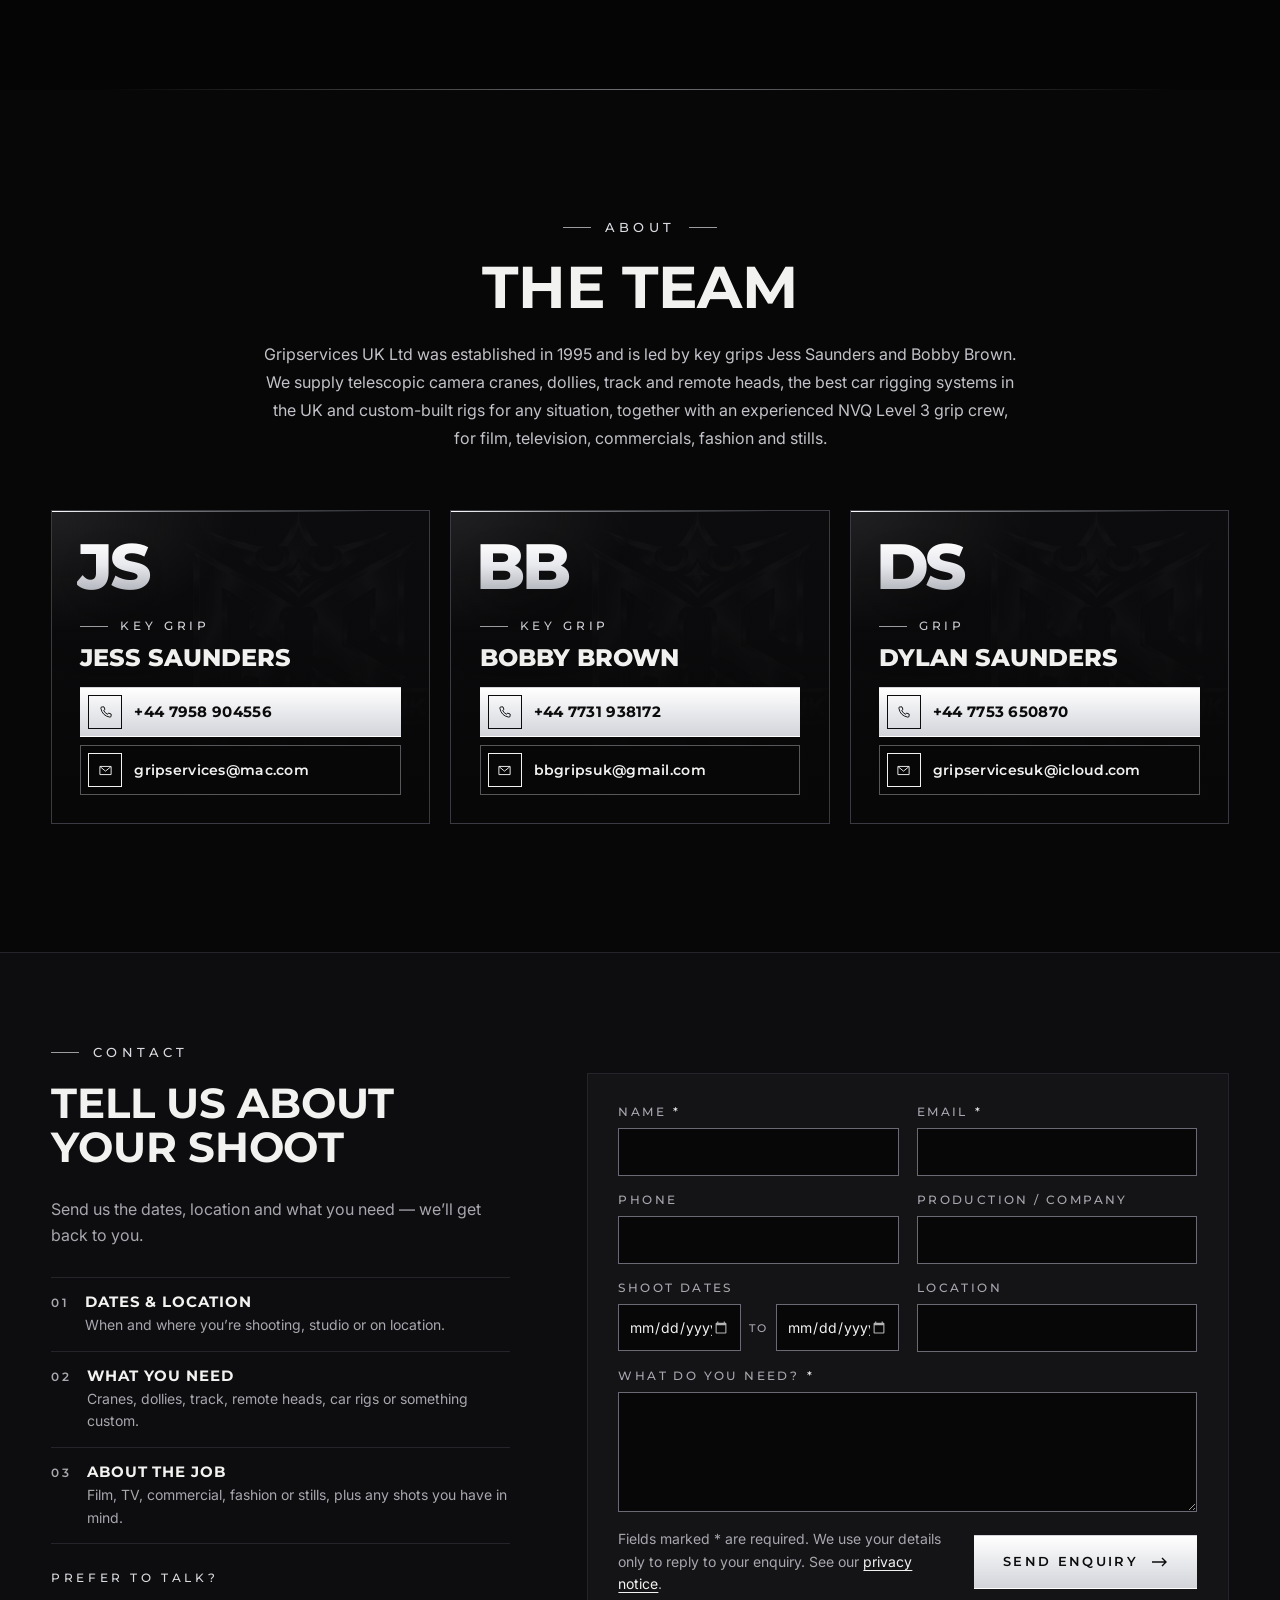
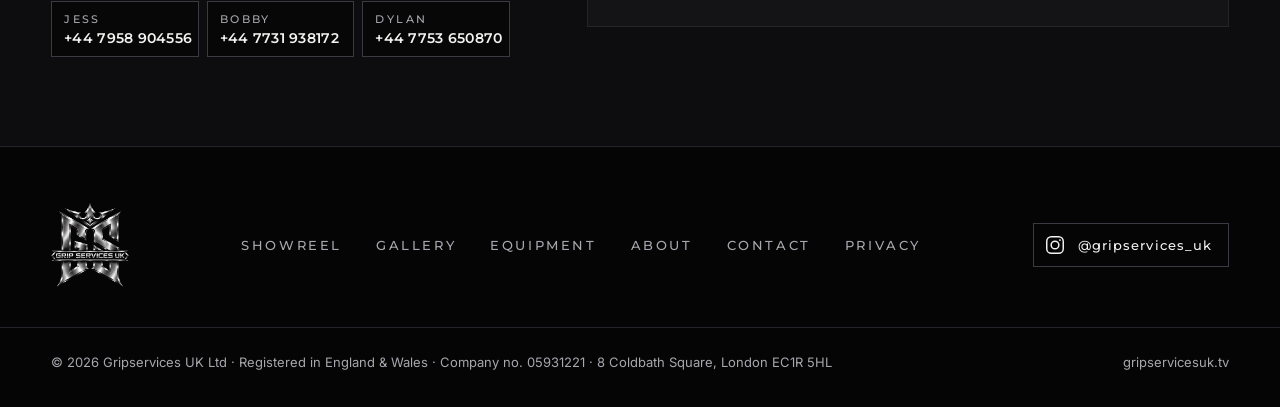
==== commit 37600450: "Captions: 24: Live Another Day trailer with Kiefer Sutherland on related photos Co-Authored-By: Clau" ====
--- a/index.html
+++ b/index.html
@@ -267,8 +267,8 @@
         <figure class="g-wide"><a href="/assets/img/london-action.webp" data-lightbox><img src="/assets/img/london-action-sm.webp" alt="Filming the 24: Live Another Day trailer with Kiefer Sutherland on a City of London street" loading="lazy" width="900" height="675"></a><figcaption>24: Live Another Day · trailer with Kiefer Sutherland</figcaption></figure>
         <figure class="g-tall"><a href="/assets/img/crane-beach.webp" data-lightbox><img src="/assets/img/crane-beach-sm.webp" alt="100ft crane arm being rigged on a coastal location" loading="lazy" width="675" height="900"></a><figcaption>100ft crane arm · coastal location</figcaption></figure>
         <figure class="g-tall"><a href="/assets/img/silverstone-technocrane.webp" data-lightbox><img src="/assets/img/silverstone-technocrane-sm.webp" alt="50ft Technocrane set up in the pit lane at Silverstone race track" loading="lazy" width="675" height="900"></a><figcaption>50ft Technocrane · on location at Silverstone</figcaption></figure>
-        <figure><a href="/assets/img/sunset-commercial.webp" data-lightbox><img src="/assets/img/sunset-commercial-sm.webp" alt="Remote head over dolly track at sunset on a car commercial" loading="lazy" width="900" height="675"></a><figcaption>Car commercial · sunset</figcaption></figure>
-        <figure><a href="/assets/img/crane-forest.webp" data-lightbox><img src="/assets/img/crane-forest-sm.webp" alt="Grip Services UK crane on location in a forest" loading="lazy" width="842" height="900"></a><figcaption>On location · forest</figcaption></figure>
+        <figure><a href="/assets/img/sunset-commercial.webp" data-lightbox><img src="/assets/img/sunset-commercial-sm.webp" alt="Remote head over dolly track at sunset on the 24: Live Another Day trailer shoot" loading="lazy" width="900" height="675"></a><figcaption>24: Live Another Day · trailer with Kiefer Sutherland</figcaption></figure>
+        <figure><a href="/assets/img/crane-forest.webp" data-lightbox><img src="/assets/img/crane-forest-sm.webp" alt="Grip Services UK crane on location in a forest for the 24: Live Another Day trailer" loading="lazy" width="842" height="900"></a><figcaption>24: Live Another Day · trailer with Kiefer Sutherland</figcaption></figure>
       </div>
       <div class="gallery-more"><a class="btn btn-line" href="/gallery">View full gallery <svg viewBox="0 0 16 10" aria-hidden="true"><path d="M0 5h14M10 1l4 4-4 4"/></svg></a></div>
     </div>
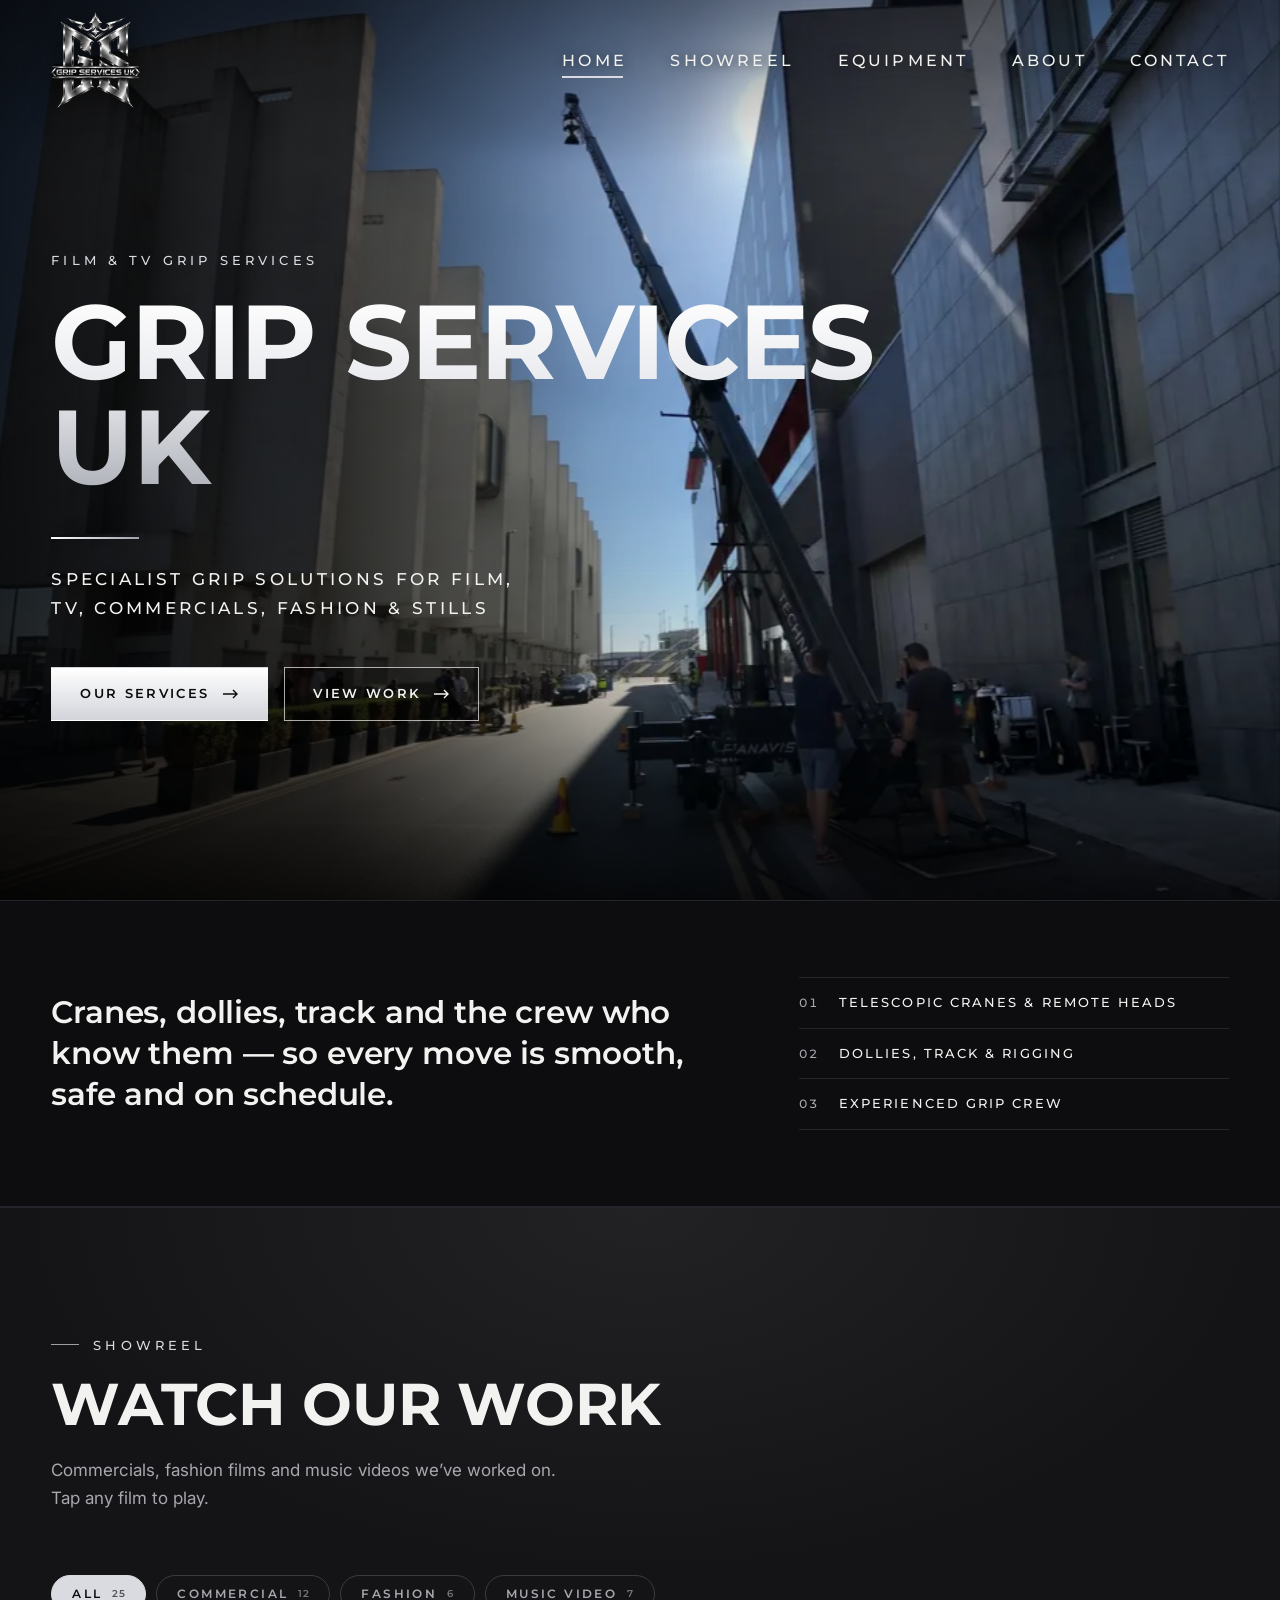
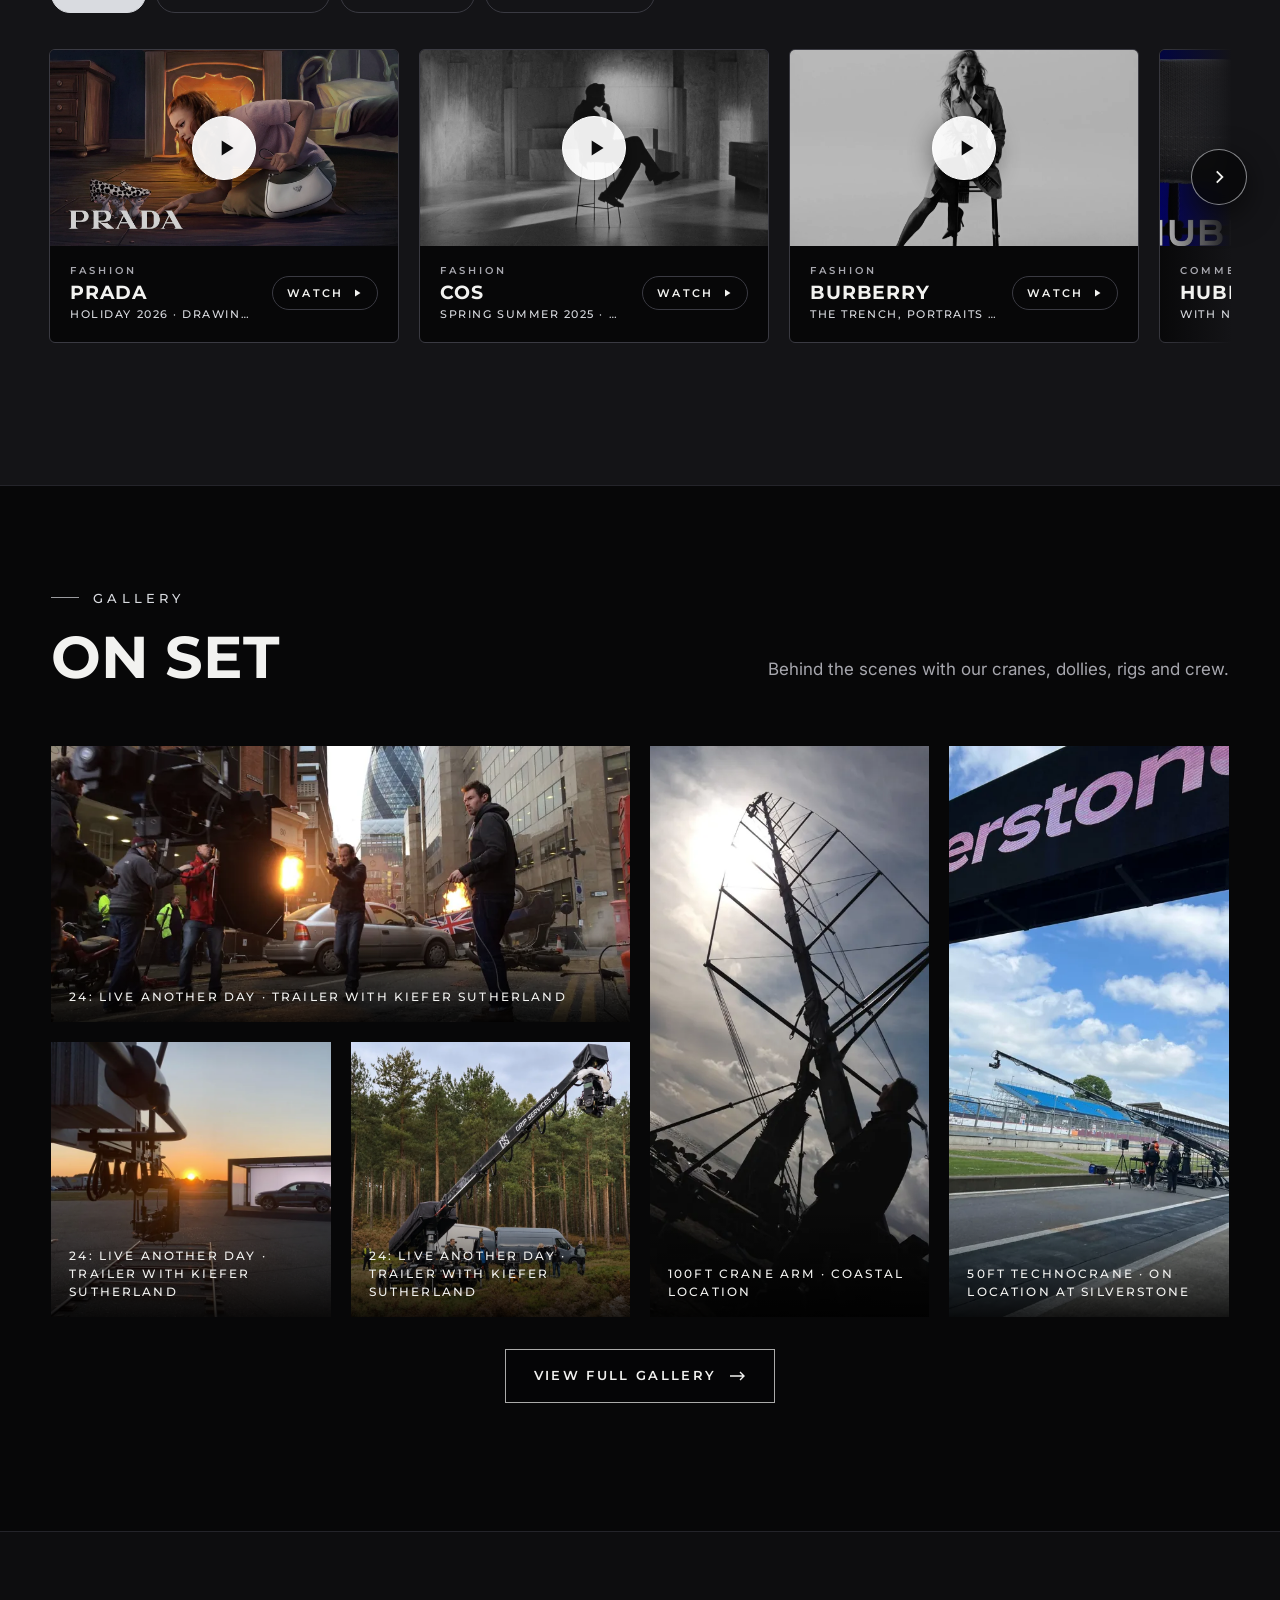
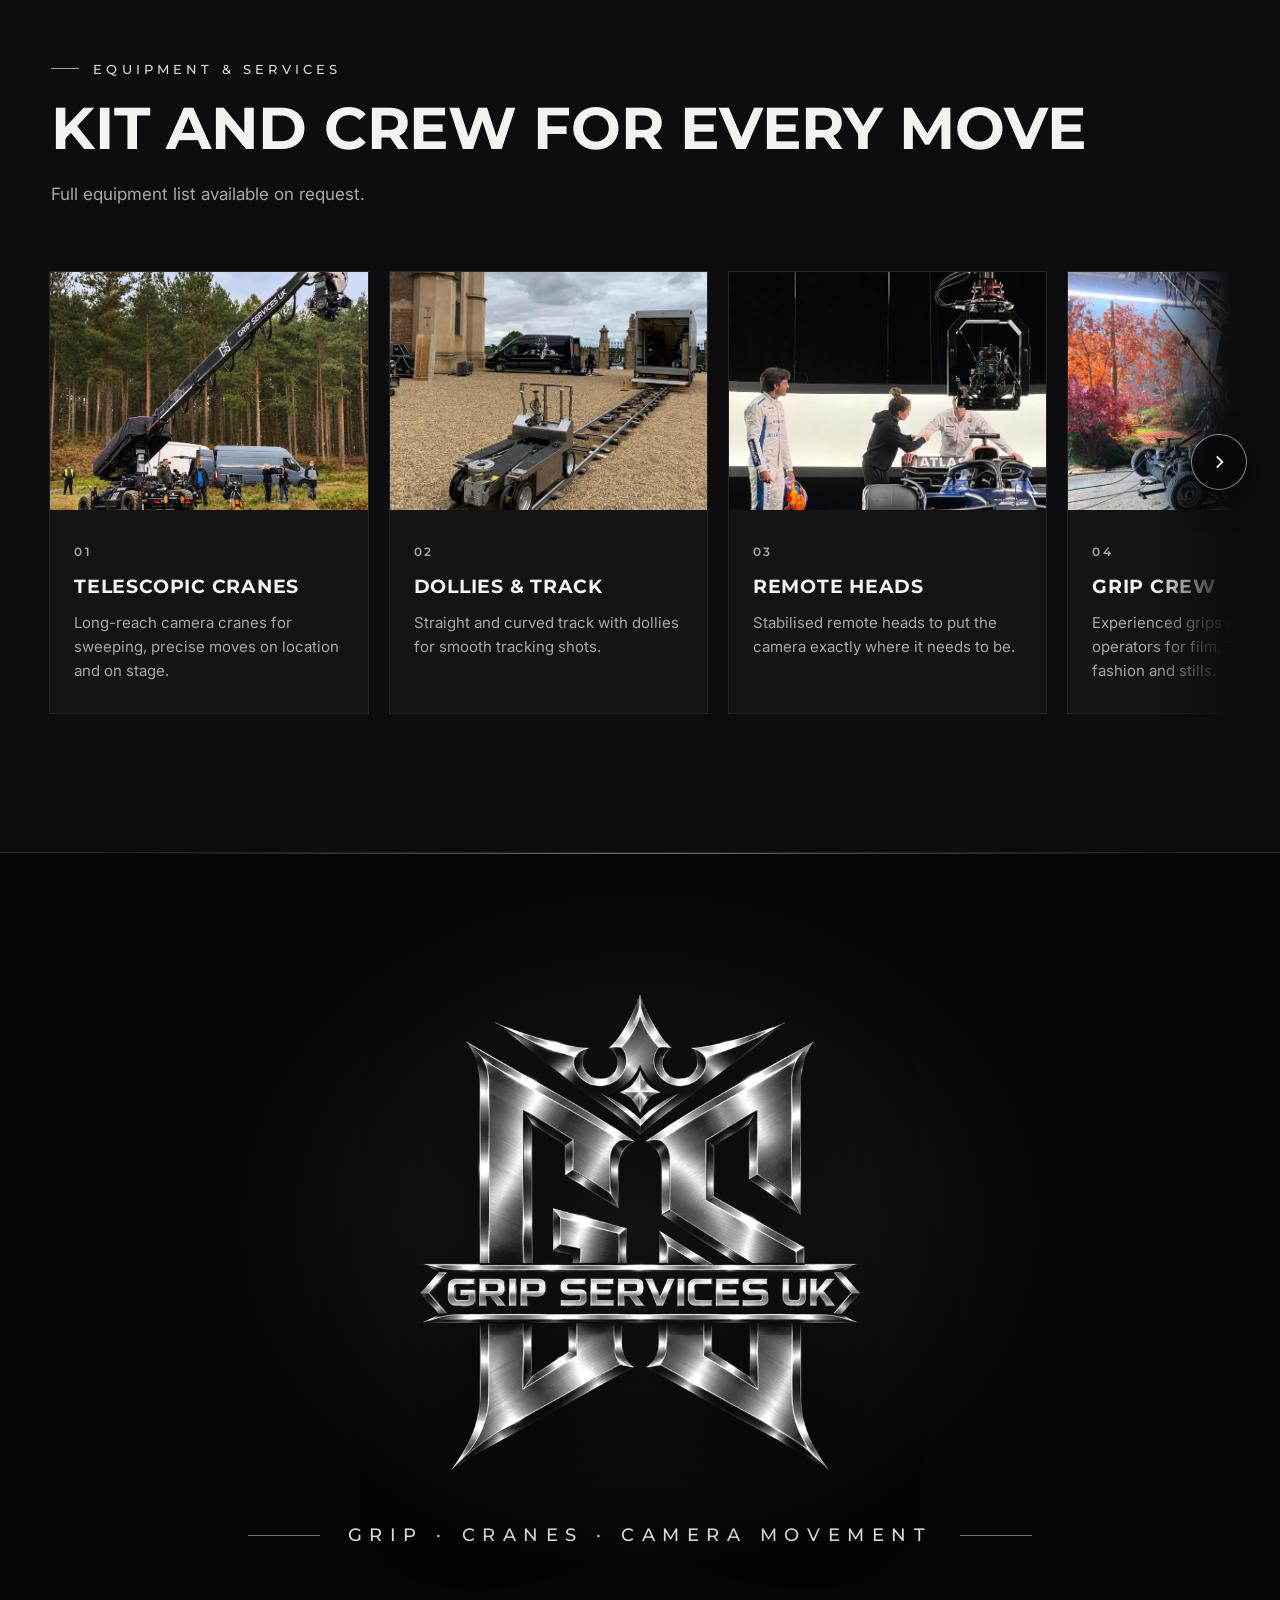
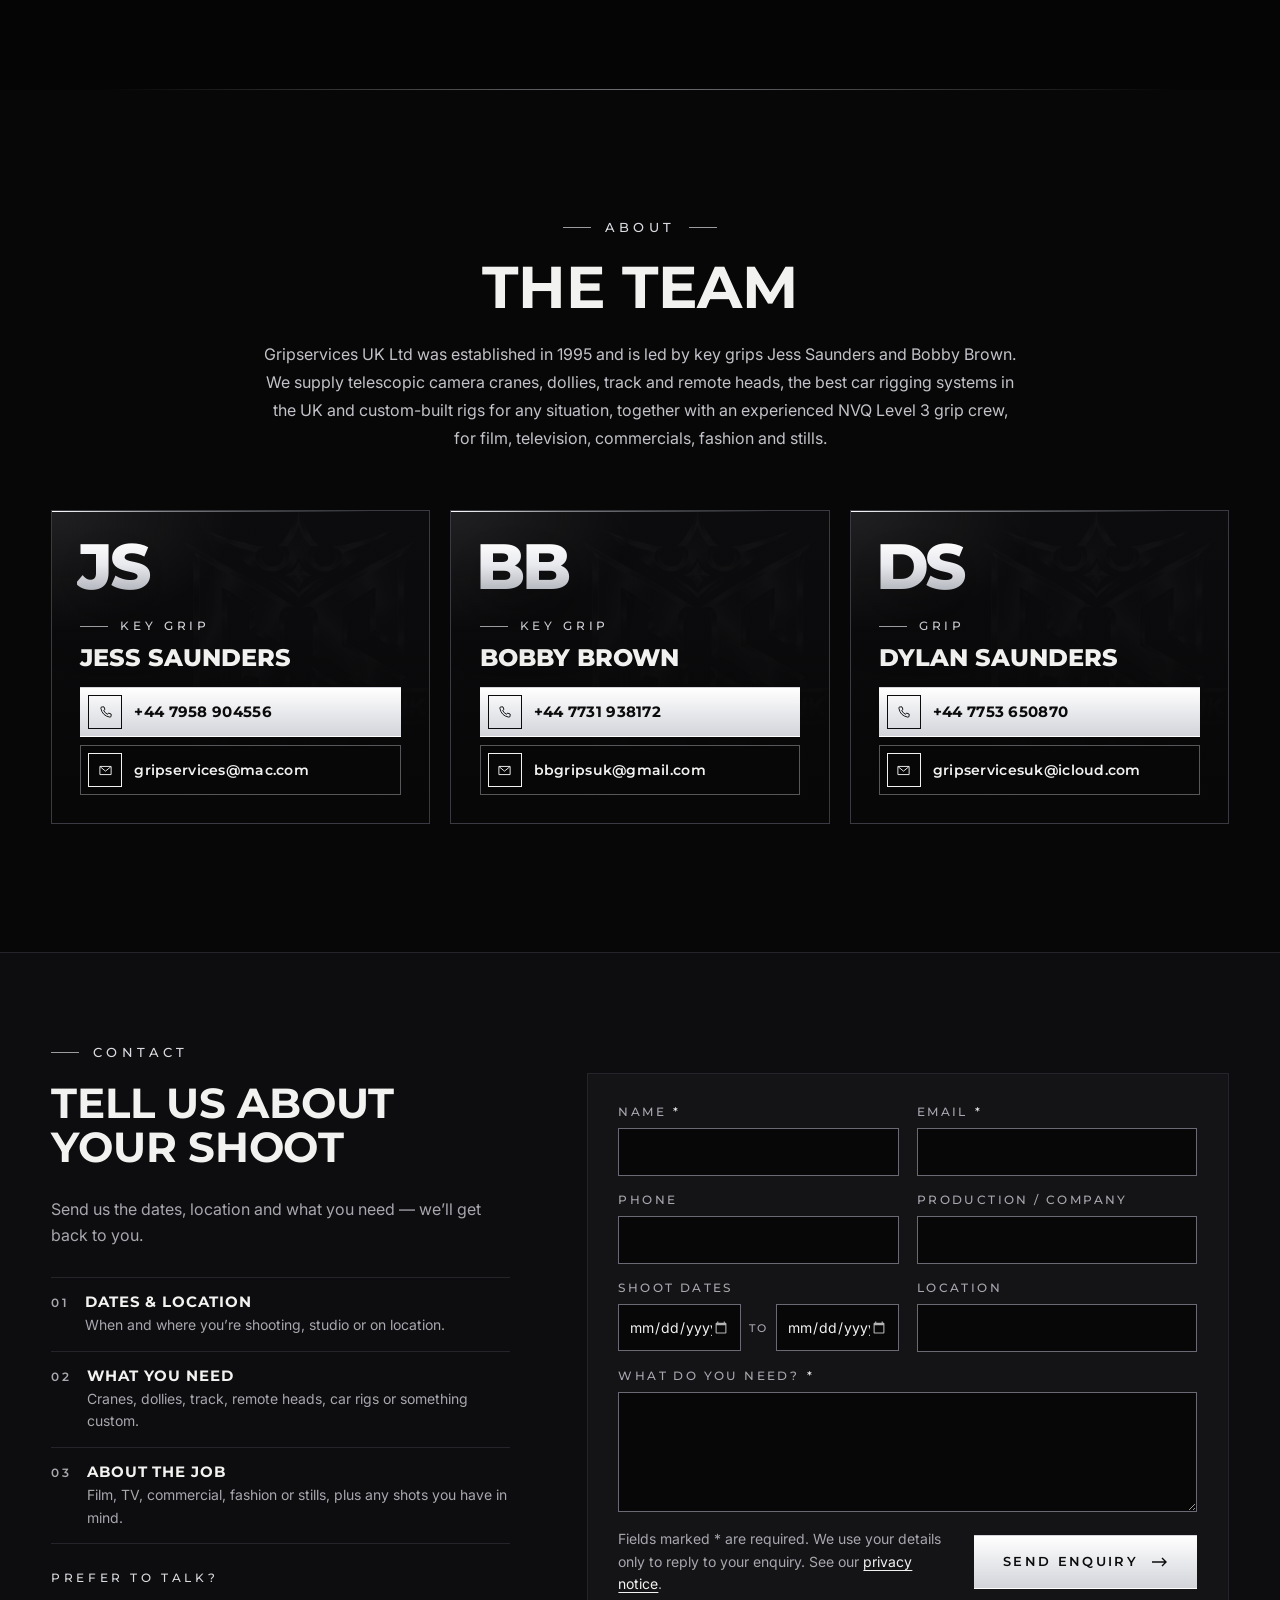
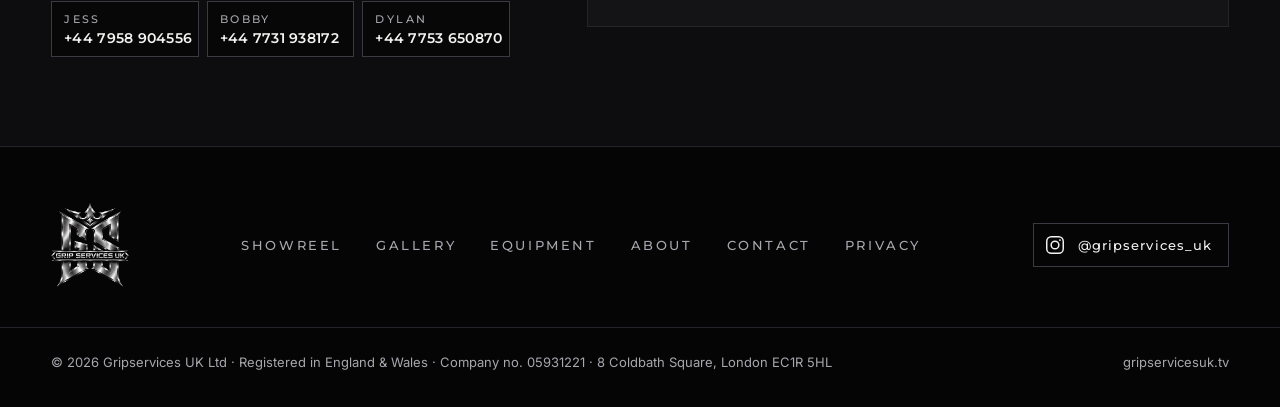
==== commit 90335f30: "Volvo The Plant Orchestra: host the 1080p file on the site instead of Vimeo Co-Authored-By: Claude O" ====
--- a/index.html
+++ b/index.html
@@ -27,7 +27,7 @@
 <link rel="preconnect" href="https://fonts.googleapis.com">
 <link rel="preconnect" href="https://fonts.gstatic.com" crossorigin>
 <link href="https://fonts.googleapis.com/css2?family=Montserrat:wght@500;600;700;800&family=Inter:wght@400;500&display=swap" rel="stylesheet">
-<link rel="stylesheet" href="/assets/css/style.css?v=20261118c">
+<link rel="stylesheet" href="/assets/css/style.css?v=20261118d">
 
 <script type="application/ld+json">
 {
@@ -228,7 +228,7 @@
           <span class="work-thumb"><img src="/assets/img/work/supergrass-moving.webp" alt="" loading="lazy" width="1280" height="720"><span class="work-play" aria-hidden="true"><svg viewBox="0 0 24 24"><path d="M8 5v14l11-7z"/></svg></span></span>
           <span class="work-meta"><span class="work-cat-tag">Music video</span><span class="work-client">Supergrass</span><span class="work-title">Moving</span><span class="work-watch" aria-hidden="true">Watch <svg viewBox="0 0 24 24"><path d="M8 5v14l11-7z"/></svg></span></span>
         </button>
-        <button class="work-item" type="button" data-cat="commercial" data-yt="vimeo:1246257706" aria-label="Play: Volvo, The Plant Orchestra">
+        <button class="work-item" type="button" data-cat="commercial" data-video="/assets/video/volvo-plant-orchestra.mp4" aria-label="Play: Volvo, The Plant Orchestra">
           <span class="work-thumb"><img src="/assets/img/work/volvo-plant-orchestra.webp" alt="" loading="lazy" width="1280" height="720"><span class="work-play" aria-hidden="true"><svg viewBox="0 0 24 24"><path d="M8 5v14l11-7z"/></svg></span></span>
           <span class="work-meta"><span class="work-cat-tag">Commercial</span><span class="work-client">Volvo</span><span class="work-title">The Plant Orchestra</span><span class="work-watch" aria-hidden="true">Watch <svg viewBox="0 0 24 24"><path d="M8 5v14l11-7z"/></svg></span></span>
         </button>
@@ -445,6 +445,6 @@
 
 <div class="video-viewer" role="dialog" aria-modal="true" aria-label="Video" hidden><button class="lightbox-close" type="button" aria-label="Close video">×</button><video controls playsinline></video></div>
 
-<script src="/assets/js/main.js?v=20261118c" defer></script>
+<script src="/assets/js/main.js?v=20261118d" defer></script>
 </body>
 </html>
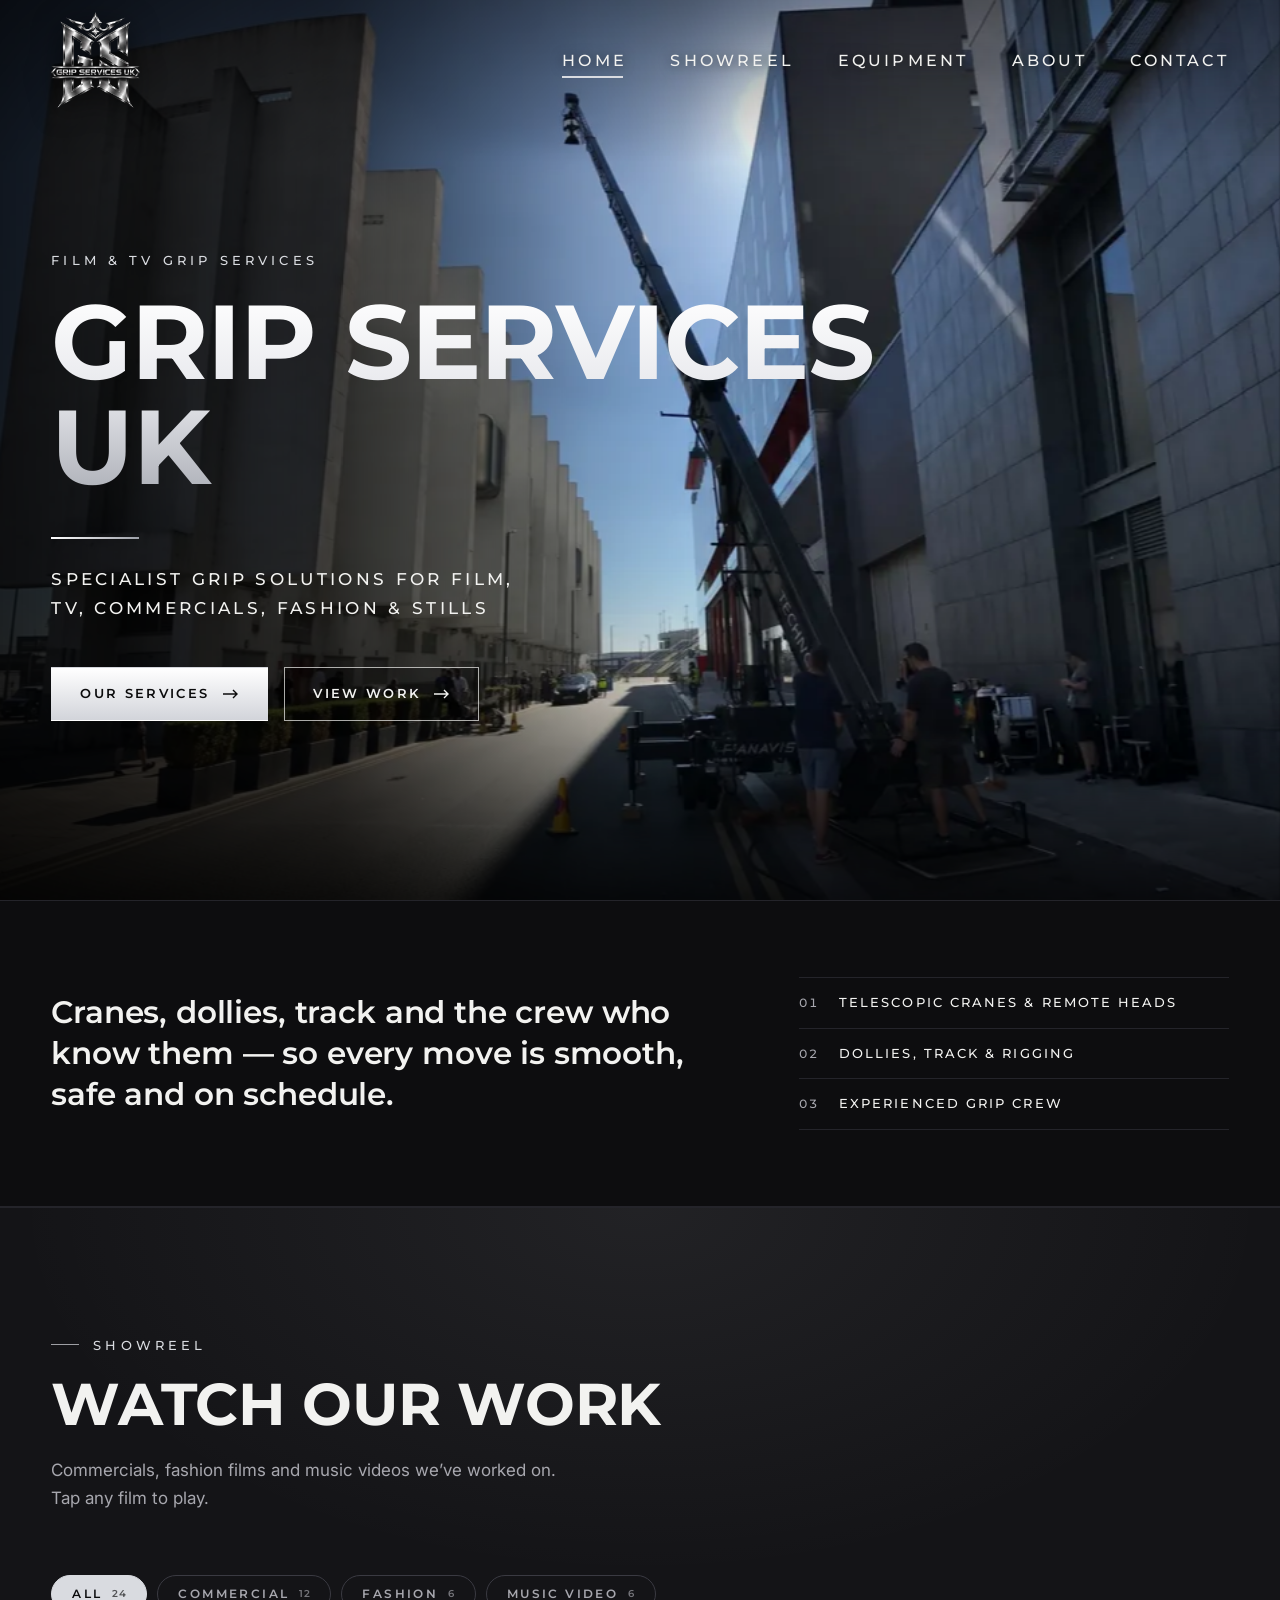
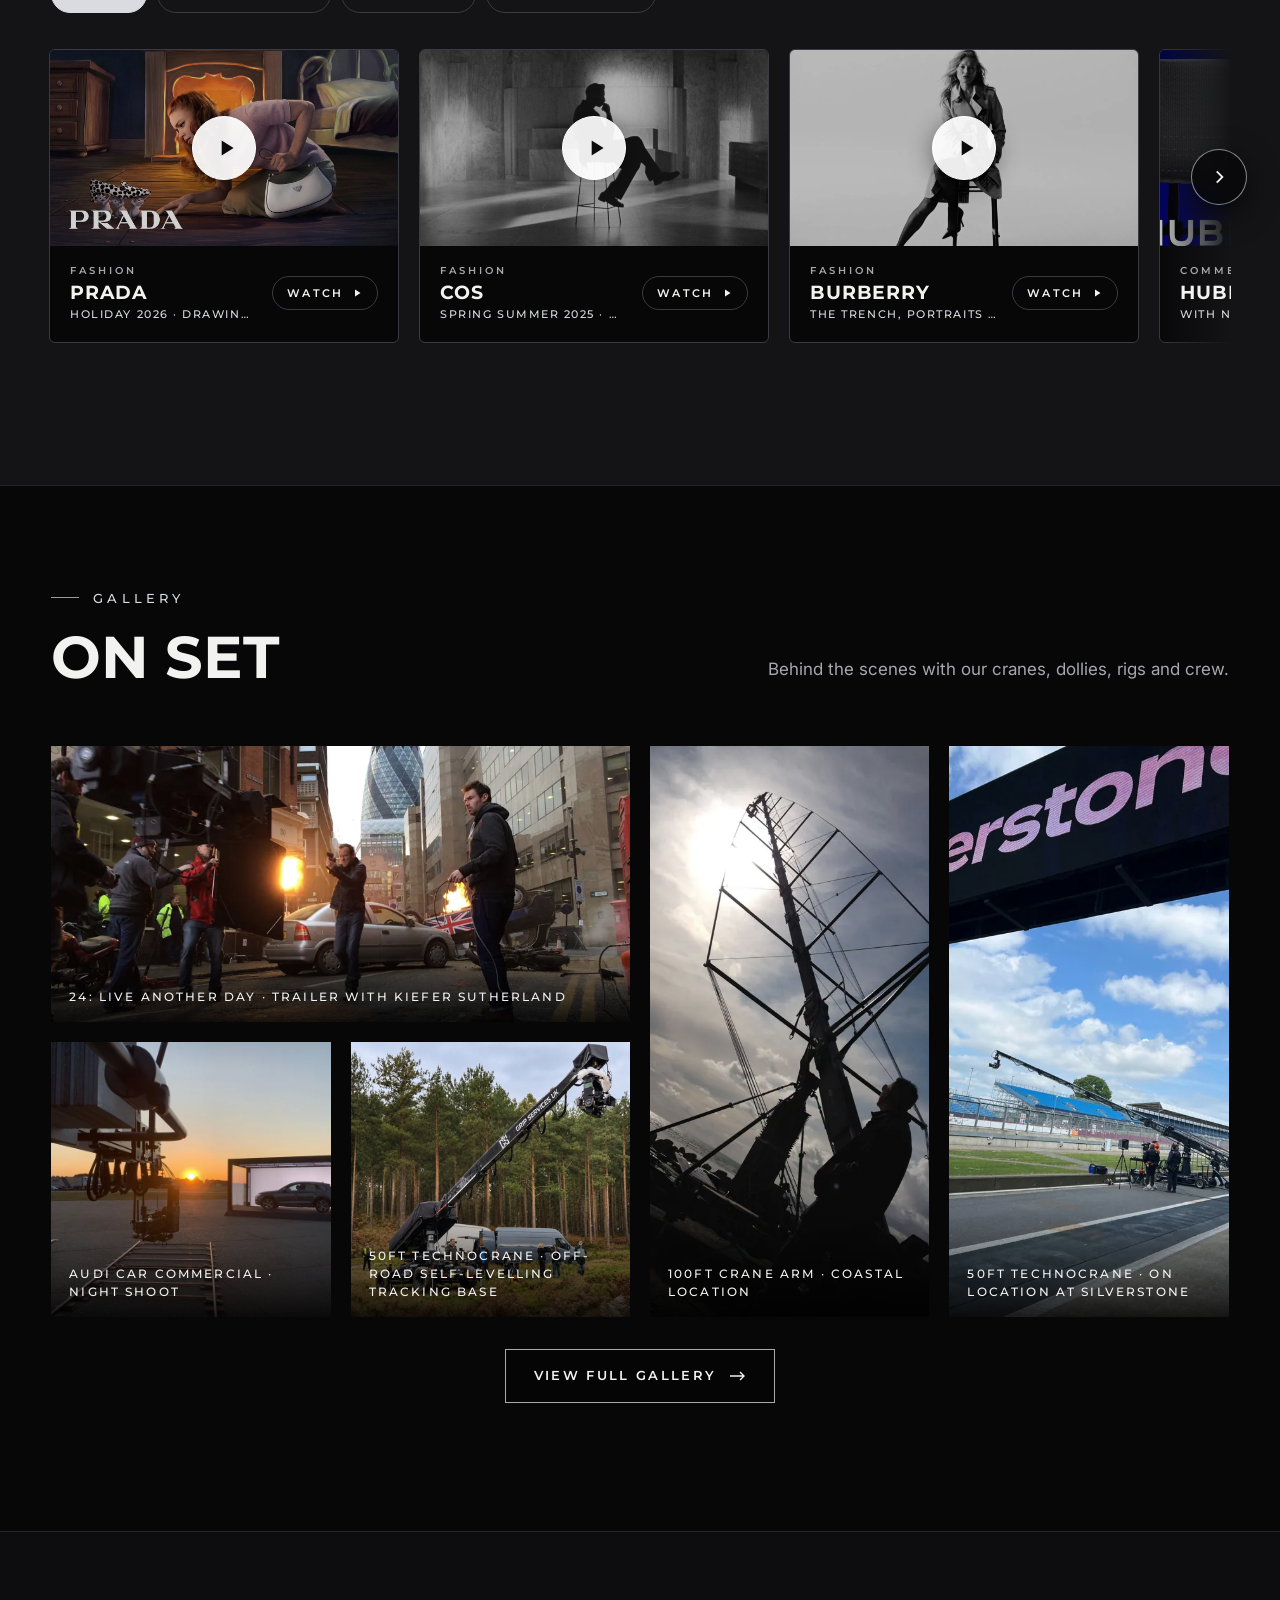
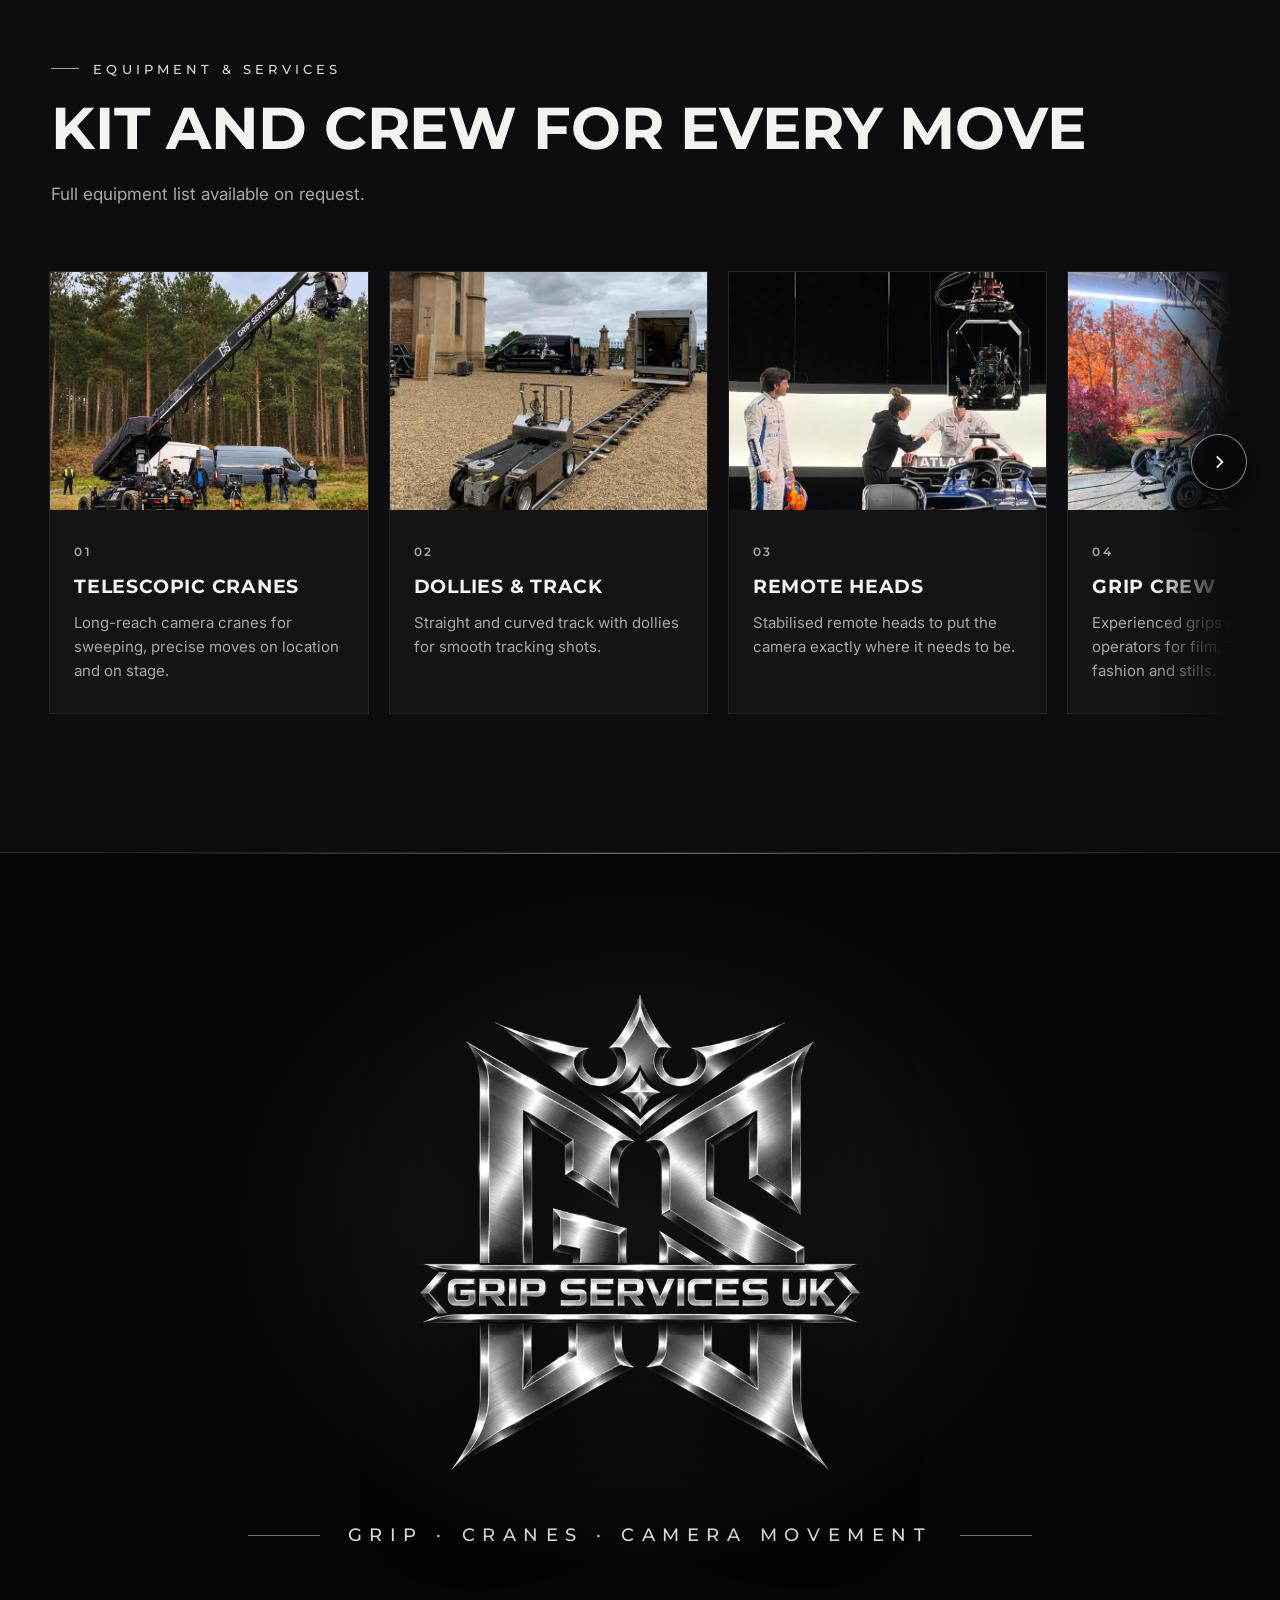
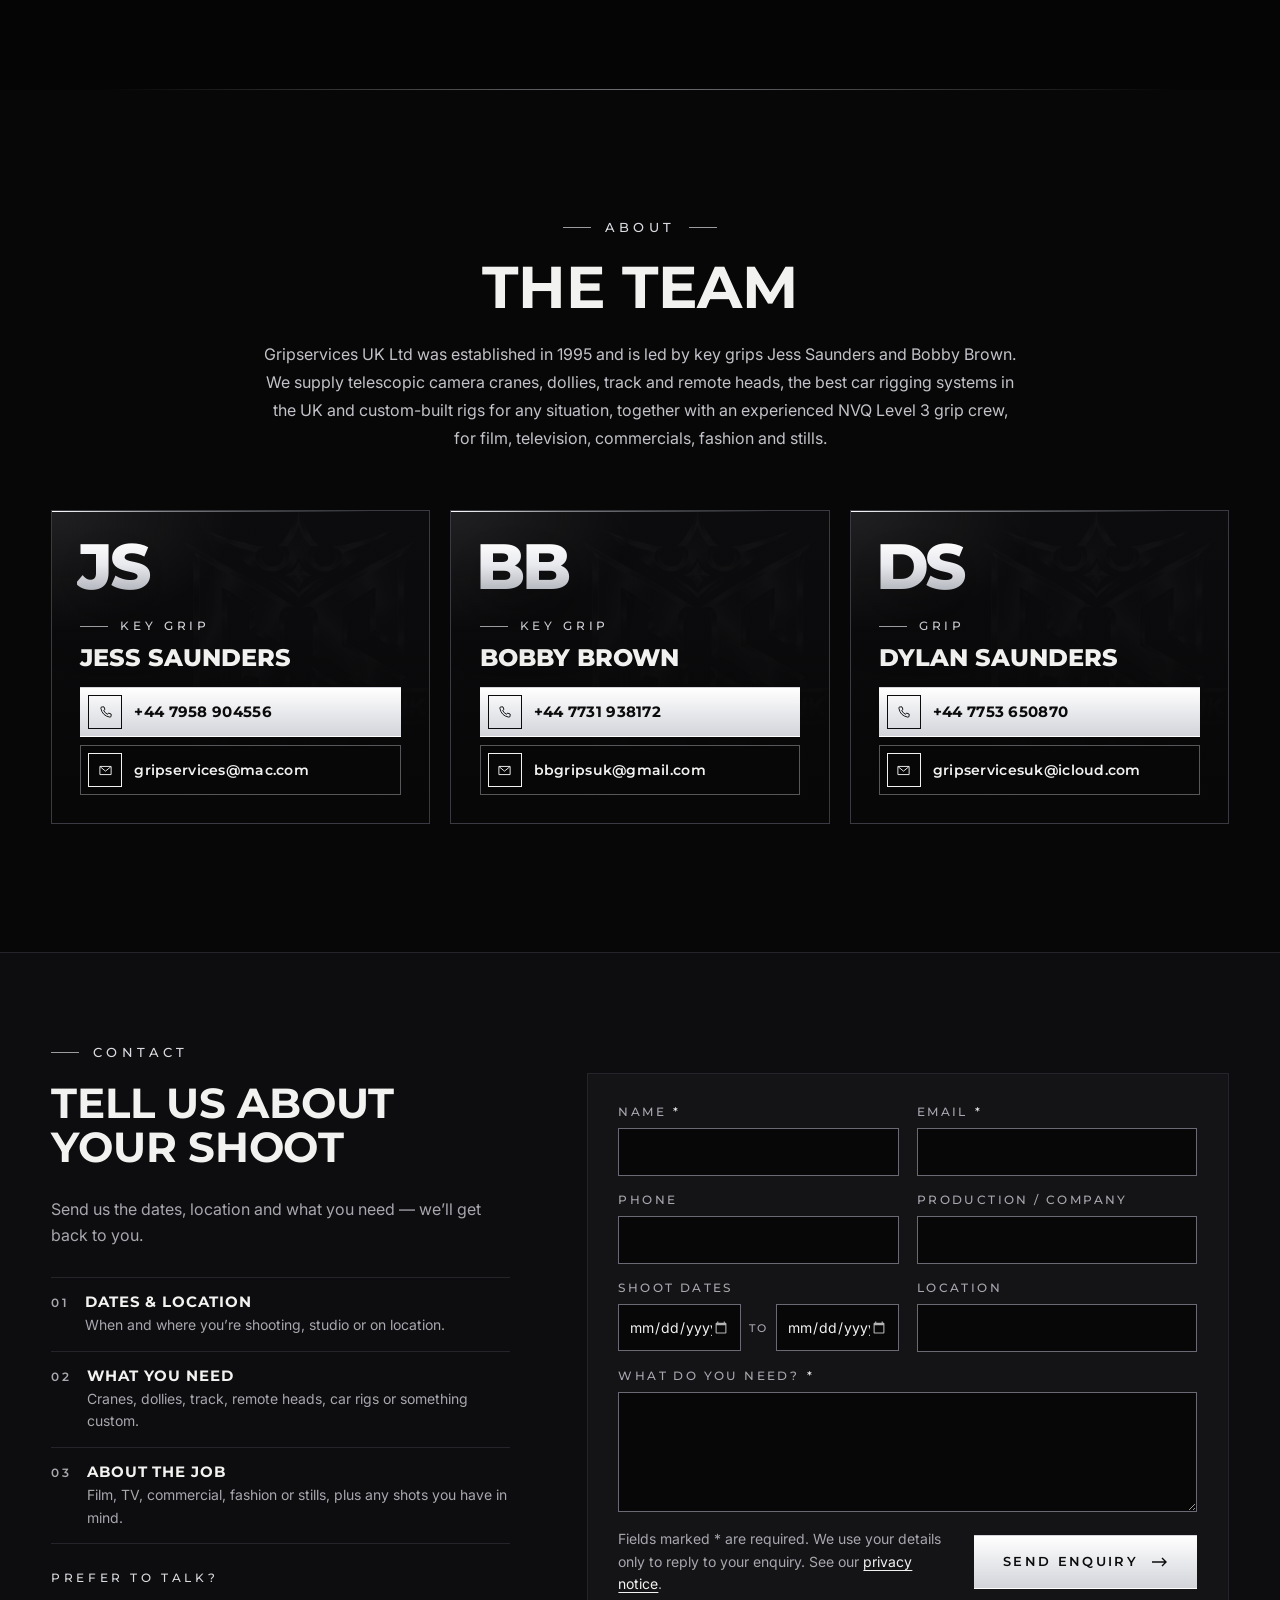
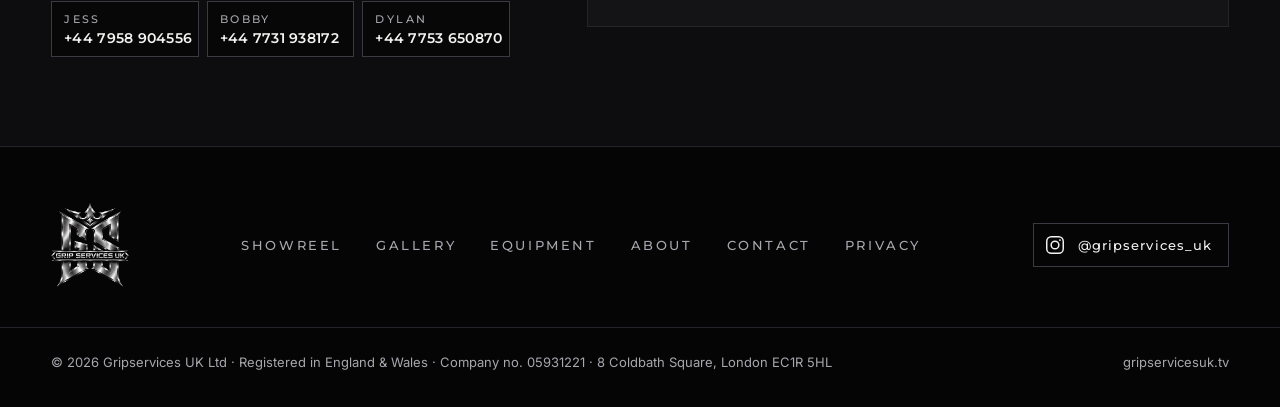
==== commit b99ba64e: "Fix captions (Audi night shoot, 50ft Technocrane tracking base); remove Five video Co-Authored-By: C" ====
--- a/index.html
+++ b/index.html
@@ -27,7 +27,7 @@
 <link rel="preconnect" href="https://fonts.googleapis.com">
 <link rel="preconnect" href="https://fonts.gstatic.com" crossorigin>
 <link href="https://fonts.googleapis.com/css2?family=Montserrat:wght@500;600;700;800&family=Inter:wght@400;500&display=swap" rel="stylesheet">
-<link rel="stylesheet" href="/assets/css/style.css?v=20261118d">
+<link rel="stylesheet" href="/assets/css/style.css?v=20261119a">
 
 <script type="application/ld+json">
 {
@@ -240,10 +240,6 @@
           <span class="work-thumb"><img src="/assets/img/work/westlife-mandy.webp" alt="" loading="lazy" width="1280" height="720"><span class="work-play" aria-hidden="true"><svg viewBox="0 0 24 24"><path d="M8 5v14l11-7z"/></svg></span></span>
           <span class="work-meta"><span class="work-cat-tag">Music video</span><span class="work-client">Westlife</span><span class="work-title">Mandy</span><span class="work-watch" aria-hidden="true">Watch <svg viewBox="0 0 24 24"><path d="M8 5v14l11-7z"/></svg></span></span>
         </button>
-        <button class="work-item" type="button" data-cat="music" data-yt="IMlXFE6u1jw" aria-label="Play: Five, If Ya Gettin’ Down">
-          <span class="work-thumb"><img src="/assets/img/work/five-if-ya-gettin-down.webp" alt="" loading="lazy" width="1280" height="720"><span class="work-play" aria-hidden="true"><svg viewBox="0 0 24 24"><path d="M8 5v14l11-7z"/></svg></span></span>
-          <span class="work-meta"><span class="work-cat-tag">Music video</span><span class="work-client">Five</span><span class="work-title">If Ya Gettin’ Down</span><span class="work-watch" aria-hidden="true">Watch <svg viewBox="0 0 24 24"><path d="M8 5v14l11-7z"/></svg></span></span>
-        </button>
         <button class="work-item" type="button" data-cat="commercial" data-yt="-Jadj9IB9xw" aria-label="Play: ITV, Drama vs Reality · The Phone Call">
           <span class="work-thumb"><img src="/assets/img/work/itv-drama-vs-reality.webp" alt="" loading="lazy" width="1280" height="720"><span class="work-play" aria-hidden="true"><svg viewBox="0 0 24 24"><path d="M8 5v14l11-7z"/></svg></span></span>
           <span class="work-meta"><span class="work-cat-tag">Commercial</span><span class="work-client">ITV</span><span class="work-title">Drama vs Reality · The Phone Call</span><span class="work-watch" aria-hidden="true">Watch <svg viewBox="0 0 24 24"><path d="M8 5v14l11-7z"/></svg></span></span>
@@ -267,8 +263,8 @@
         <figure class="g-wide"><a href="/assets/img/london-action.webp" data-lightbox><img src="/assets/img/london-action-sm.webp" alt="Filming the 24: Live Another Day trailer with Kiefer Sutherland on a City of London street" loading="lazy" width="900" height="675"></a><figcaption>24: Live Another Day · trailer with Kiefer Sutherland</figcaption></figure>
         <figure class="g-tall"><a href="/assets/img/crane-beach.webp" data-lightbox><img src="/assets/img/crane-beach-sm.webp" alt="100ft crane arm being rigged on a coastal location" loading="lazy" width="675" height="900"></a><figcaption>100ft crane arm · coastal location</figcaption></figure>
         <figure class="g-tall"><a href="/assets/img/silverstone-technocrane.webp" data-lightbox><img src="/assets/img/silverstone-technocrane-sm.webp" alt="50ft Technocrane set up in the pit lane at Silverstone race track" loading="lazy" width="675" height="900"></a><figcaption>50ft Technocrane · on location at Silverstone</figcaption></figure>
-        <figure><a href="/assets/img/sunset-commercial.webp" data-lightbox><img src="/assets/img/sunset-commercial-sm.webp" alt="Remote head over dolly track at sunset on the 24: Live Another Day trailer shoot" loading="lazy" width="900" height="675"></a><figcaption>24: Live Another Day · trailer with Kiefer Sutherland</figcaption></figure>
-        <figure><a href="/assets/img/crane-forest.webp" data-lightbox><img src="/assets/img/crane-forest-sm.webp" alt="Grip Services UK crane on location in a forest for the 24: Live Another Day trailer" loading="lazy" width="842" height="900"></a><figcaption>24: Live Another Day · trailer with Kiefer Sutherland</figcaption></figure>
+        <figure><a href="/assets/img/sunset-commercial.webp" data-lightbox><img src="/assets/img/sunset-commercial-sm.webp" alt="Remote head over dolly track on an Audi car commercial night shoot" loading="lazy" width="900" height="675"></a><figcaption>Audi car commercial · night shoot</figcaption></figure>
+        <figure><a href="/assets/img/crane-forest.webp" data-lightbox><img src="/assets/img/crane-forest-sm.webp" alt="50ft Technocrane on an off-road self-levelling tracking base in a forest" loading="lazy" width="842" height="900"></a><figcaption>50ft Technocrane · off-road self-levelling tracking base</figcaption></figure>
       </div>
       <div class="gallery-more"><a class="btn btn-line" href="/gallery">View full gallery <svg viewBox="0 0 16 10" aria-hidden="true"><path d="M0 5h14M10 1l4 4-4 4"/></svg></a></div>
     </div>
@@ -445,6 +441,6 @@
 
 <div class="video-viewer" role="dialog" aria-modal="true" aria-label="Video" hidden><button class="lightbox-close" type="button" aria-label="Close video">×</button><video controls playsinline></video></div>
 
-<script src="/assets/js/main.js?v=20261118d" defer></script>
+<script src="/assets/js/main.js?v=20261119a" defer></script>
 </body>
 </html>
